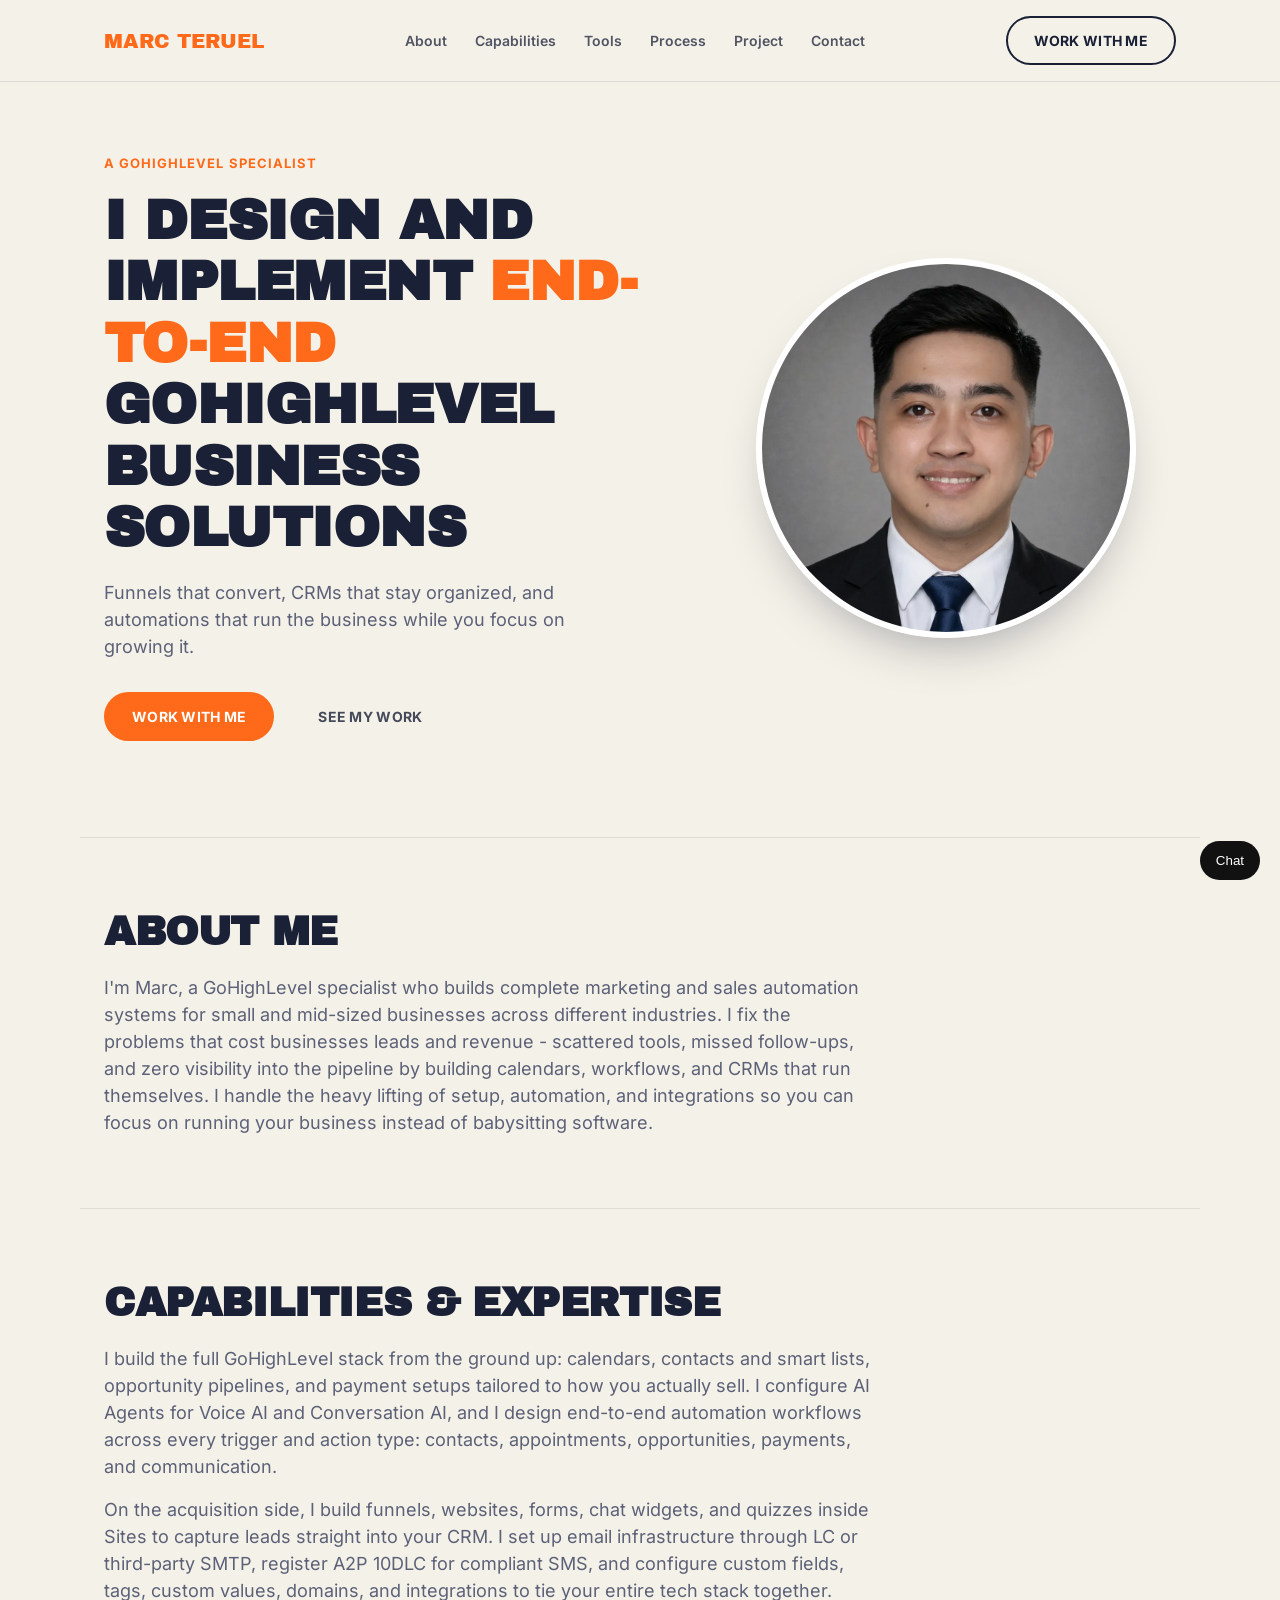
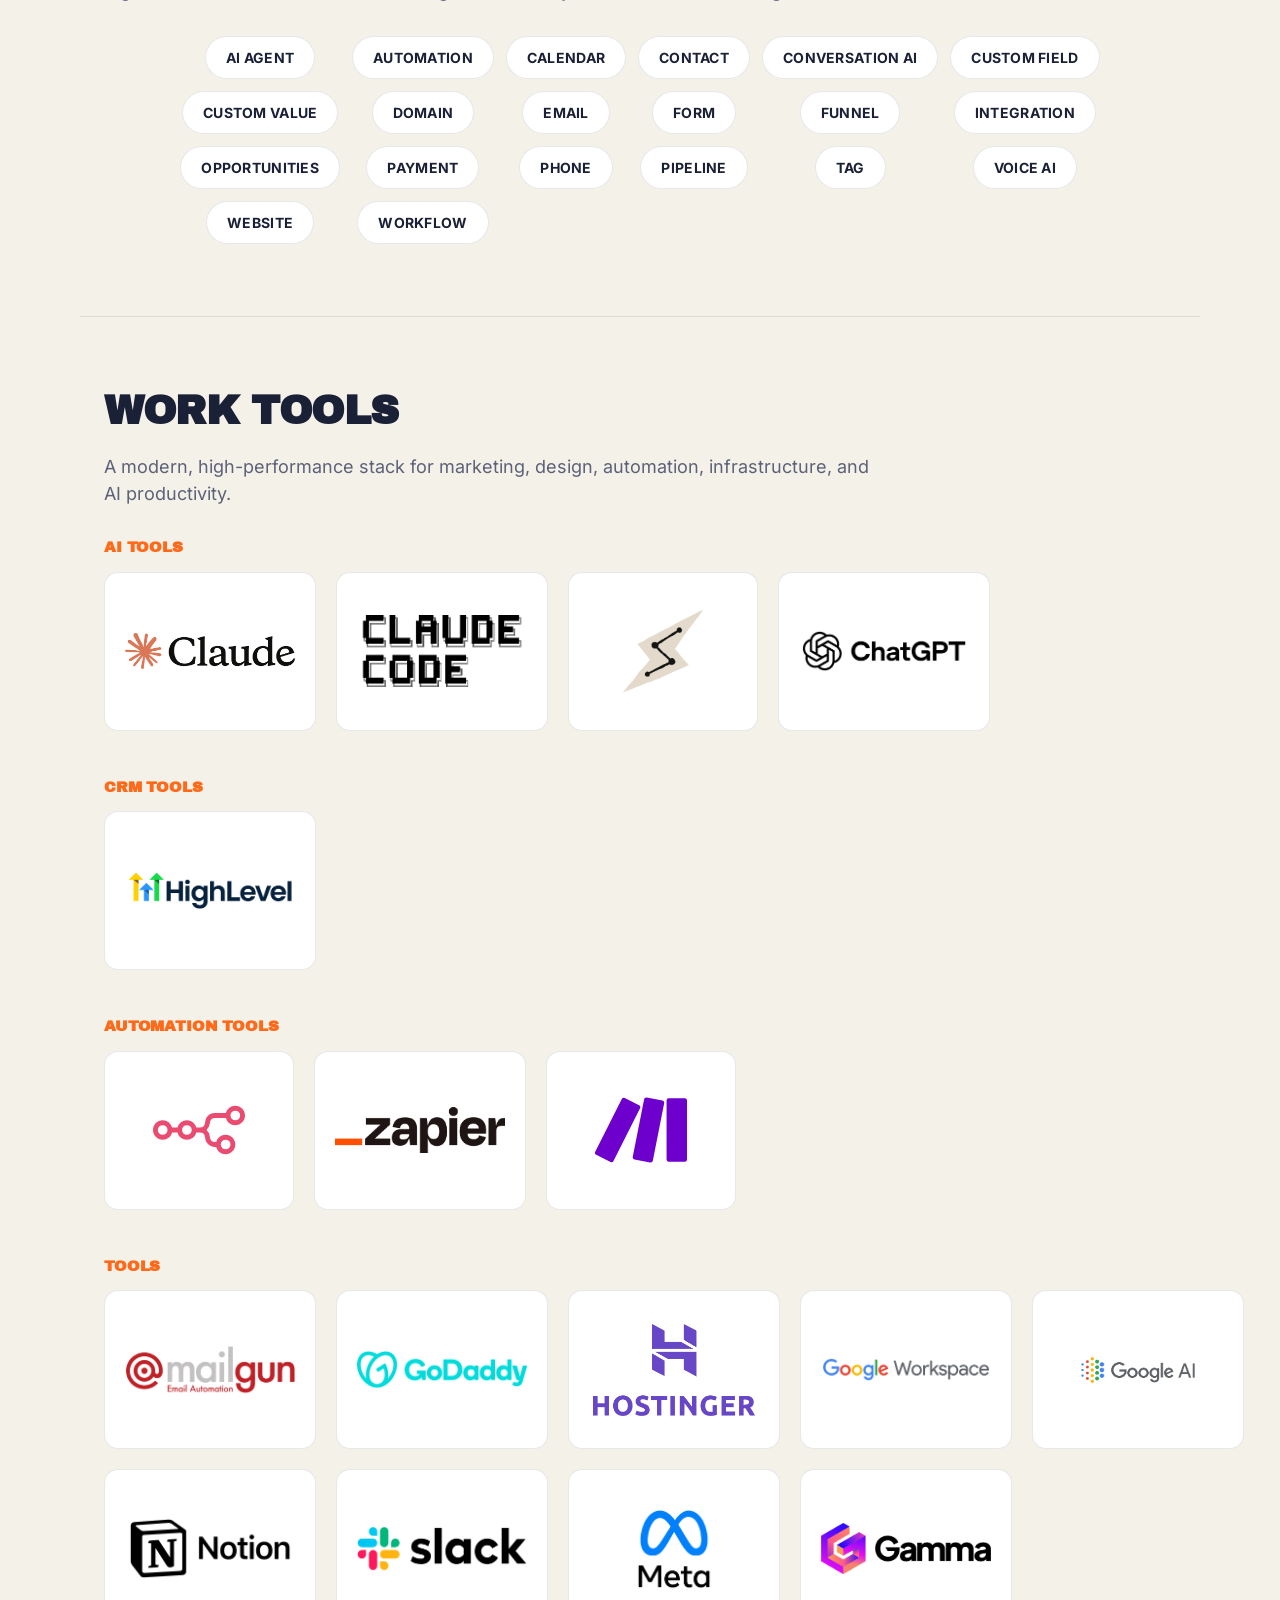
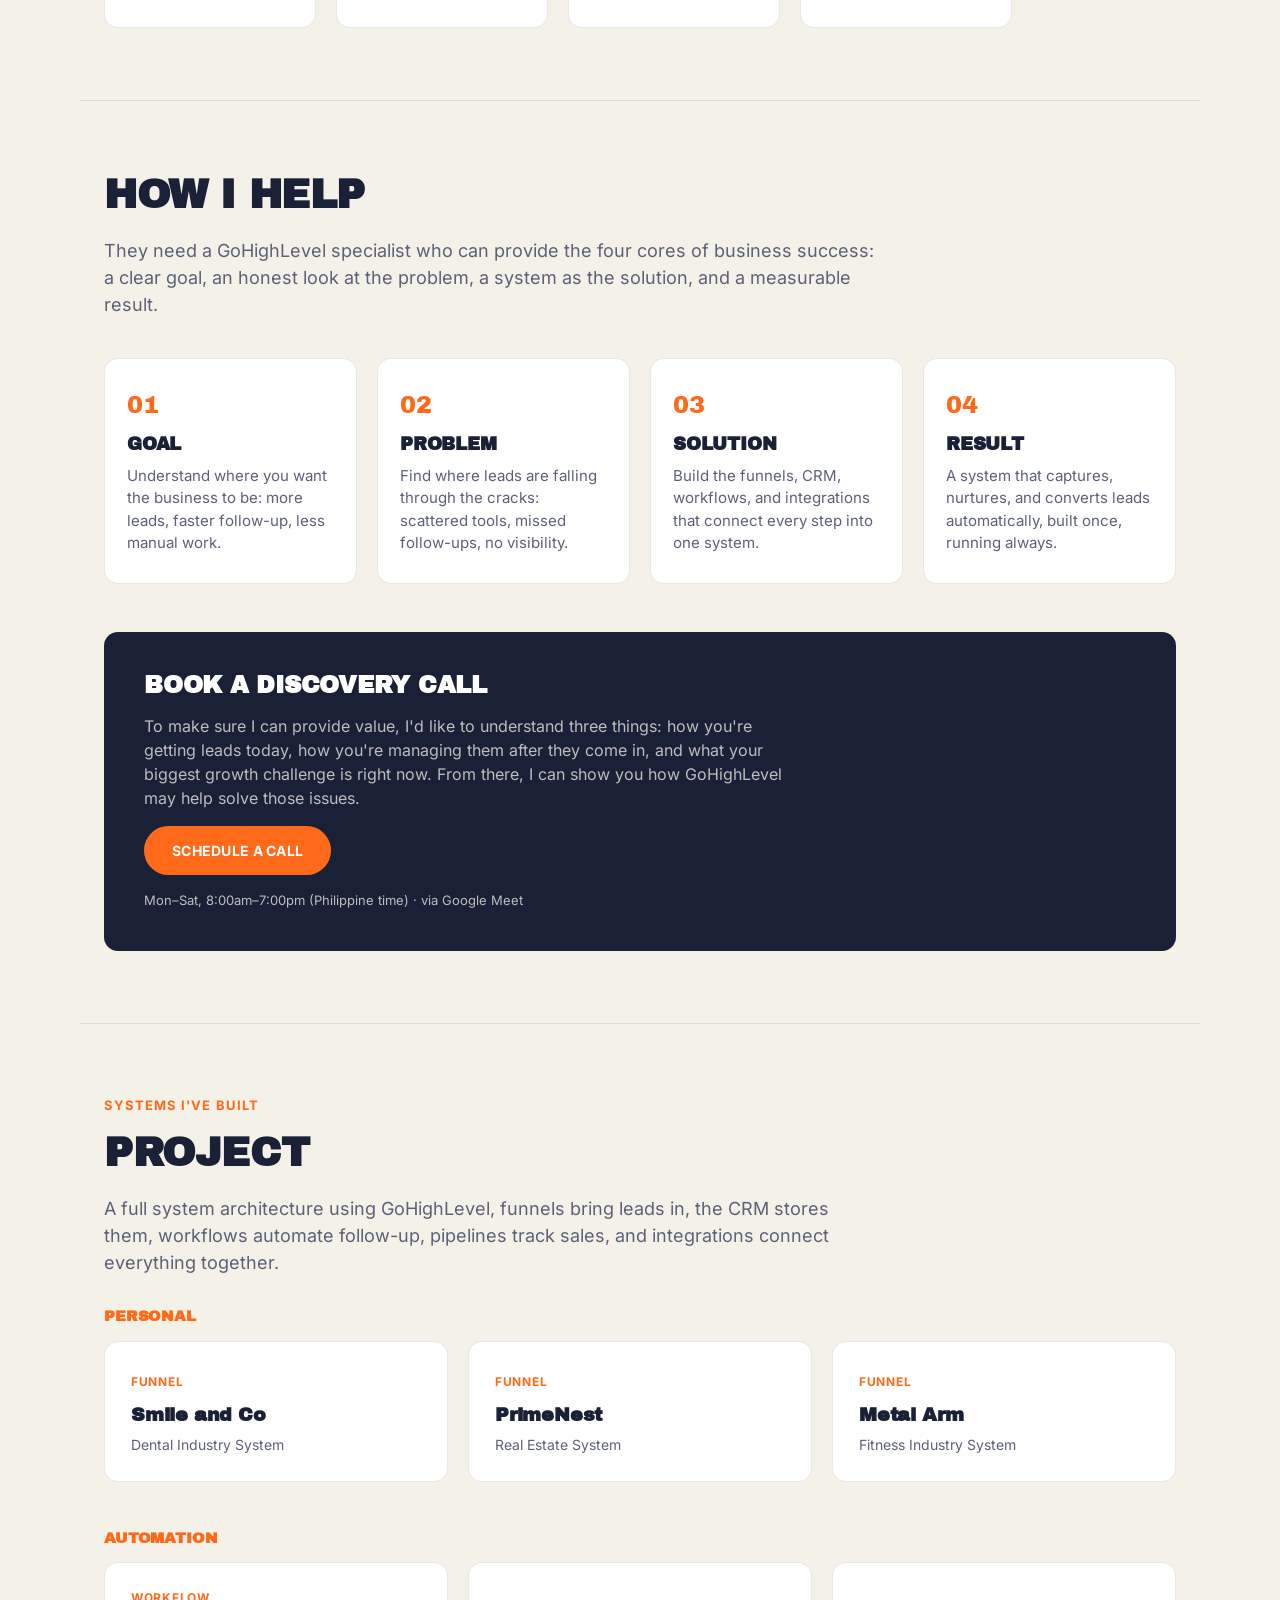
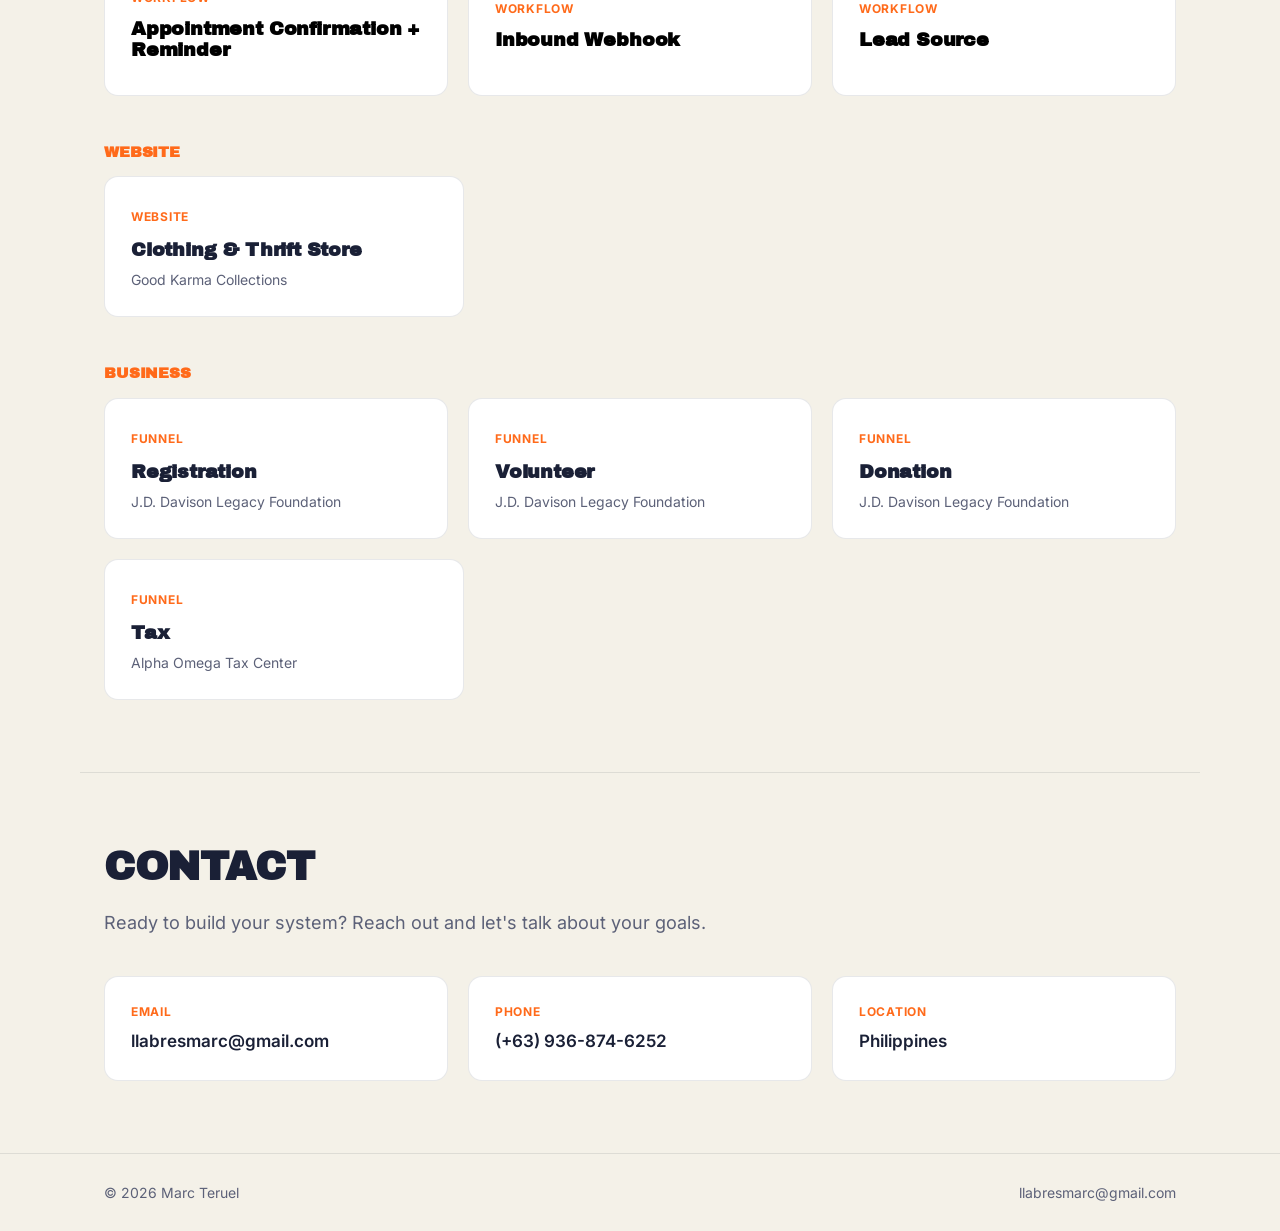
==== index.html @ 592b8921 "Add Lead Source as a third Automation workflow, with branching support Extended the workflow modal t" ====
<!DOCTYPE html>
<html lang="en">
<head>
<meta charset="UTF-8">
<meta name="viewport" content="width=device-width, initial-scale=1.0">
<title>Marc Teruel — GoHighLevel Specialist</title>
<meta name="description" content="Marc Teruel — GoHighLevel specialist building end-to-end marketing and sales automation systems: funnels, CRM, workflows, integrations.">
<link rel="canonical" href="https://gohighlevel.marc.mkteruel.com/">
<link rel="icon" href="assets/favicon.svg" type="image/svg+xml">

<meta property="og:type" content="website">
<meta property="og:title" content="Marc Teruel — GoHighLevel Specialist">
<meta property="og:description" content="I design and implement end-to-end GoHighLevel business solutions: funnels, CRM, workflows, integrations.">
<meta property="og:url" content="https://gohighlevel.marc.mkteruel.com/">
<meta property="og:image" content="https://gohighlevel.marc.mkteruel.com/assets/marc-photo.webp">

<meta name="twitter:card" content="summary">
<meta name="twitter:title" content="Marc Teruel — GoHighLevel Specialist">
<meta name="twitter:description" content="I design and implement end-to-end GoHighLevel business solutions: funnels, CRM, workflows, integrations.">
<meta name="twitter:image" content="https://gohighlevel.marc.mkteruel.com/assets/marc-photo.webp">

<link rel="stylesheet" href="styles.css">
</head>
<body>

<header class="site-header">
  <div class="wrap header-inner">
    <a href="#top" class="logo">Marc Teruel</a>
    <nav class="main-nav" id="main-nav">
      <a href="#about">About</a>
      <a href="#capabilities">Capabilities</a>
      <a href="#tools">Tools</a>
      <a href="#process">Process</a>
      <a href="#work">Project</a>
      <a href="#contact">Contact</a>
    </nav>
    <a href="#process" class="btn btn-outline nav-cta">Work with me</a>
    <button class="menu-toggle" id="menu-toggle" aria-label="Toggle menu" aria-expanded="false">
      <span></span><span></span><span></span>
    </button>
  </div>
</header>

<main id="top">

  <section class="hero wrap">
    <div class="hero-text">
      <p class="eyebrow">A GoHighLevel Specialist</p>
      <h1>I design and implement <span class="accent">end-to-end</span> GoHighLevel business solutions</h1>
      <p class="hero-sub">Funnels that convert, CRMs that stay organized, and automations that run the business while you focus on growing it.</p>
      <div class="hero-actions">
        <a href="#process" class="btn btn-primary">Work with me</a>
        <a href="#work" class="btn btn-ghost">See my work</a>
      </div>
    </div>
    <div class="hero-photo">
      <img src="assets/marc-photo.webp" alt="Marc Teruel">
    </div>
  </section>

  <section id="about" class="section wrap">
    <div class="section-grid">
      <h2>About me</h2>
      <p class="lead">
        I'm Marc, a GoHighLevel specialist who builds complete marketing and sales automation systems for
        small and mid-sized businesses across different industries. I fix the problems that cost businesses
        leads and revenue - scattered tools, missed follow-ups, and zero visibility into the pipeline by
        building calendars, workflows, and CRMs that run themselves. I handle the heavy lifting of setup,
        automation, and integrations so you can focus on running your business instead of babysitting software.
      </p>
    </div>
  </section>

  <section id="capabilities" class="section wrap">
    <h2>Capabilities &amp; expertise</h2>
    <p class="lead">
      I build the full GoHighLevel stack from the ground up: calendars, contacts and smart lists, opportunity
      pipelines, and payment setups tailored to how you actually sell. I configure AI Agents for Voice AI and
      Conversation AI, and I design end-to-end automation workflows across every trigger and action type:
      contacts, appointments, opportunities, payments, and communication.
    </p>
    <p class="lead">
      On the acquisition side, I build funnels, websites, forms, chat widgets, and quizzes inside Sites to
      capture leads straight into your CRM. I set up email infrastructure through LC or third-party SMTP,
      register A2P 10DLC for compliant SMS, and configure custom fields, tags, custom values, domains, and
      integrations to tie your entire tech stack together.
    </p>
    <ul class="tag-grid">
      <li>AI Agent</li>
      <li>Automation</li>
      <li>Calendar</li>
      <li>Contact</li>
      <li>Conversation AI</li>
      <li>Custom Field</li>
      <li>Custom Value</li>
      <li>Domain</li>
      <li>Email</li>
      <li>Form</li>
      <li>Funnel</li>
      <li>Integration</li>
      <li>Opportunities</li>
      <li>Payment</li>
      <li>Phone</li>
      <li>Pipeline</li>
      <li>Tag</li>
      <li>Voice AI</li>
      <li>Website</li>
      <li>Workflow</li>
    </ul>
  </section>

  <section id="tools" class="section wrap">
    <h2>Work tools</h2>
    <p class="lead">
      A modern, high-performance stack for marketing, design, automation, infrastructure, and AI productivity.
    </p>

    <div class="tools-category">
      <h3 class="tools-subhead">AI Tools</h3>
      <ul class="logo-grid logo-grid-compact">
        <li><img src="assets/logos/claude.png" alt="Claude"></li>
        <li><img src="assets/logos/claude-code.png" alt="Claude Code"></li>
        <li><img src="assets/logos/claude-cowork.png" alt="Claude Cowork"></li>
        <li><img src="assets/logos/chatgpt.png" alt="ChatGPT"></li>
      </ul>
    </div>

    <div class="tools-category">
      <h3 class="tools-subhead">CRM Tools</h3>
      <ul class="logo-grid logo-grid-compact">
        <li><img src="assets/logos/gohighlevel.png" alt="GoHighLevel"></li>
      </ul>
    </div>

    <div class="tools-category">
      <h3 class="tools-subhead">Automation Tools</h3>
      <ul class="logo-grid logo-grid-compact">
        <li><img src="assets/logos/n8n.svg" alt="n8n"></li>
        <li><img src="assets/logos/zapier.png" alt="Zapier"></li>
        <li><img src="assets/logos/make.svg" alt="Make"></li>
      </ul>
    </div>

    <div class="tools-category">
      <h3 class="tools-subhead">Tools</h3>
      <ul class="logo-grid">
        <li><img src="assets/logos/mailgun.png" alt="Mailgun"></li>
        <li><img src="assets/logos/godaddy.png" alt="GoDaddy"></li>
        <li><img src="assets/logos/hostinger.png" alt="Hostinger"></li>
        <li><img src="assets/logos/google-workspace.png" alt="Google Workspace"></li>
        <li><img src="assets/logos/googleai.png" alt="Google AI"></li>
        <li><img src="assets/logos/notion.png" alt="Notion"></li>
        <li><img src="assets/logos/slack.png" alt="Slack"></li>
        <li><img src="assets/logos/meta.png" alt="Meta"></li>
        <li><img src="assets/logos/gamma.png" alt="Gamma"></li>
      </ul>
    </div>
  </section>

  <section id="process" class="section wrap">
    <h2>How I help</h2>
    <p class="lead">
      They need a GoHighLevel specialist who can provide the four cores of business success: a clear goal,
      an honest look at the problem, a system as the solution, and a measurable result.
    </p>
    <div class="process-grid">
      <div class="process-card">
        <span class="process-num">01</span>
        <h3>Goal</h3>
        <p>Understand where you want the business to be: more leads, faster follow-up, less manual work.</p>
      </div>
      <div class="process-card">
        <span class="process-num">02</span>
        <h3>Problem</h3>
        <p>Find where leads are falling through the cracks: scattered tools, missed follow-ups, no visibility.</p>
      </div>
      <div class="process-card">
        <span class="process-num">03</span>
        <h3>Solution</h3>
        <p>Build the funnels, CRM, workflows, and integrations that connect every step into one system.</p>
      </div>
      <div class="process-card">
        <span class="process-num">04</span>
        <h3>Result</h3>
        <p>A system that captures, nurtures, and converts leads automatically, built once, running always.</p>
      </div>
    </div>
    <div class="discovery-cta">
      <h3>Book a discovery call</h3>
      <p>To make sure I can provide value, I'd like to understand three things: how you're getting leads
        today, how you're managing them after they come in, and what your biggest growth challenge is right
        now. From there, I can show you how GoHighLevel may help solve those issues.</p>
      <a href="https://calendar.google.com/calendar/appointments/schedules/AcZssZ2bZb-XRKJ2LNjW4XToSbY2b4xCIgoVg2rgaXFvrxibRa_Rt6-w9M0MpGVx8ZEN3GMsLFDwocOI" class="btn btn-primary" target="_blank" rel="noopener">Schedule a call</a>
      <p class="cta-note">Mon–Sat, 8:00am–7:00pm (Philippine time) · via Google Meet</p>
    </div>
  </section>

  <section id="work" class="section wrap">
    <p class="eyebrow"><strong>Systems I've built</strong></p>
    <h2>Project</h2>
    <p class="lead">
      A full system architecture using GoHighLevel, funnels bring leads in, the CRM stores them, workflows
      automate follow-up, pipelines track sales, and integrations connect everything together.
    </p>

    <div class="tools-category">
      <h3 class="tools-subhead">Personal</h3>
      <div class="work-grid">
        <a class="work-card" href="https://lead.scdc.mkteruel.com/" target="_blank" rel="noopener">
          <span class="work-tag">Funnel</span>
          <h3>Smile and Co</h3>
          <p>Dental Industry System</p>
        </a>
        <a class="work-card" href="https://gohighlevel.marc.mkteruel.com/primenest-realty/" target="_blank" rel="noopener">
          <span class="work-tag">Funnel</span>
          <h3>PrimeNest</h3>
          <p>Real Estate System</p>
        </a>
        <a class="work-card" href="http://sales.metalarm.mkteruel.com/" target="_blank" rel="noopener">
          <span class="work-tag">Funnel</span>
          <h3>Metal Arm</h3>
          <p>Fitness Industry System</p>
        </a>
      </div>
    </div>

    <div class="tools-category">
      <h3 class="tools-subhead">Automation</h3>
      <div class="work-grid">
        <button type="button" class="work-card work-card-trigger" data-workflow="appointment-reminder">
          <span class="work-tag">Workflow</span>
          <h3>Appointment Confirmation + Reminder</h3>
        </button>
        <button type="button" class="work-card work-card-trigger" data-workflow="inbound-webhook">
          <span class="work-tag">Workflow</span>
          <h3>Inbound Webhook</h3>
        </button>
        <button type="button" class="work-card work-card-trigger" data-workflow="lead-source">
          <span class="work-tag">Workflow</span>
          <h3>Lead Source</h3>
        </button>
      </div>
    </div>

    <div class="tools-category">
      <h3 class="tools-subhead">Website</h3>
      <div class="work-grid">
        <a class="work-card" href="https://goodkarma.collections.madam.mkteruel.com/" target="_blank" rel="noopener">
          <span class="work-tag">Website</span>
          <h3>Clothing &amp; Thrift Store</h3>
          <p>Good Karma Collections</p>
        </a>
      </div>
    </div>

    <div class="tools-category">
      <h3 class="tools-subhead">Business</h3>
      <div class="work-grid">
        <a class="work-card" href="https://gohighlevel.marc.mkteruel.com/registration-foundation/" target="_blank" rel="noopener">
          <span class="work-tag">Funnel</span>
          <h3>Registration</h3>
          <p>J.D. Davison Legacy Foundation</p>
        </a>
        <a class="work-card" href="https://gohighlevel.marc.mkteruel.com/volunteer-foundation/" target="_blank" rel="noopener">
          <span class="work-tag">Funnel</span>
          <h3>Volunteer</h3>
          <p>J.D. Davison Legacy Foundation</p>
        </a>
        <a class="work-card" href="https://gohighlevel.marc.mkteruel.com/donation-foundation/" target="_blank" rel="noopener">
          <span class="work-tag">Funnel</span>
          <h3>Donation</h3>
          <p>J.D. Davison Legacy Foundation</p>
        </a>
        <a class="work-card" href="https://tax.issue.alphaomegatax.com/" target="_blank" rel="noopener">
          <span class="work-tag">Funnel</span>
          <h3>Tax</h3>
          <p>Alpha Omega Tax Center</p>
        </a>
      </div>
    </div>
  </section>

  <section id="contact" class="section wrap">
    <h2>Contact</h2>
    <p class="lead">Ready to build your system? Reach out and let's talk about your goals.</p>
    <div class="contact-grid">
      <a class="contact-card" href="mailto:llabresmarc@gmail.com">
        <span class="contact-label">Email</span>
        <span class="contact-value">llabresmarc@gmail.com</span>
      </a>
      <a class="contact-card" href="tel:+639368746252">
        <span class="contact-label">Phone</span>
        <span class="contact-value">(+63) 936-874-6252</span>
      </a>
      <div class="contact-card contact-static">
        <span class="contact-label">Location</span>
        <span class="contact-value">Philippines</span>
      </div>
    </div>
  </section>

</main>

<div class="modal-overlay" id="automation-modal" hidden>
  <div class="modal-panel" role="dialog" aria-modal="true" aria-labelledby="automation-modal-title">
    <button type="button" class="modal-close" id="automation-modal-close" aria-label="Close">&times;</button>
    <span class="work-tag">Sample Automation</span>
    <h3 id="automation-modal-title"></h3>
    <p id="automation-modal-desc"></p>
    <div class="wf-chain" id="automation-modal-chain"></div>
    <div id="automation-modal-branches"></div>
  </div>
</div>

<footer class="site-footer">
  <div class="wrap footer-inner">
    <span>© <span id="year"></span> Marc Teruel</span>
    <a href="mailto:llabresmarc@gmail.com">llabresmarc@gmail.com</a>
  </div>
</footer>

<div id="chat-widget" style="position:fixed;bottom:20px;right:20px;z-index:9999;font-family:inherit;">
  <button id="chat-toggle" style="padding:12px 16px;border-radius:50px;background:#111;color:#fff;border:none;cursor:pointer;">Chat</button>
  <div id="chat-box" style="display:none;flex-direction:column;width:300px;height:400px;background:#fff;border:1px solid #ddd;border-radius:8px;position:absolute;bottom:60px;right:0;box-shadow:0 4px 12px rgba(0,0,0,0.15);">
    <div id="chat-messages" style="flex:1;overflow-y:auto;padding:10px;font-size:14px;"></div>
    <div style="display:flex;border-top:1px solid #eee;">
      <input id="chat-input" type="text" placeholder="Ask me anything..." style="flex:1;border:none;padding:10px;outline:none;">
      <button id="chat-send" style="padding:10px;border:none;background:#111;color:#fff;cursor:pointer;">Send</button>
    </div>
  </div>
</div>
<script src="/assets/chat-widget.js"></script>

<script src="script.js"></script>
</body>
</html>
---- styles.css ----
@font-face {
  font-family: "Archivo Black";
  font-style: normal;
  font-weight: 400;
  font-display: swap;
  src: url("assets/fonts/archivo-black.woff2") format("woff2");
}

@font-face {
  font-family: "Inter";
  font-style: normal;
  font-weight: 400 800;
  font-display: swap;
  src: url("assets/fonts/inter.woff2") format("woff2");
}

:root {
  --cream: #f4f1e8;
  --navy: #1a2036;
  --orange: #ff6a1a;
  --orange-dark: #e2570d;
  --muted: #5c6178;
  --card: #ffffff;
  --border: rgba(26, 32, 54, 0.1);
  --radius: 14px;
  --max-width: 1120px;
}

* { box-sizing: border-box; }

html { scroll-behavior: smooth; }

body {
  margin: 0;
  background: var(--cream);
  color: var(--navy);
  font-family: "Inter", system-ui, sans-serif;
  line-height: 1.5;
  -webkit-font-smoothing: antialiased;
}

h1, h2, h3, .logo {
  font-family: "Archivo Black", "Inter", sans-serif;
  line-height: 1.1;
  margin: 0;
  text-transform: uppercase;
  letter-spacing: -0.01em;
}

p { margin: 0; }

a { color: inherit; text-decoration: none; }

.wrap {
  max-width: var(--max-width);
  margin: 0 auto;
  padding: 0 24px;
}

/* Header */
.site-header {
  position: sticky;
  top: 0;
  z-index: 50;
  background: rgba(244, 241, 232, 0.9);
  backdrop-filter: blur(8px);
  border-bottom: 1px solid var(--border);
}

.header-inner {
  display: flex;
  align-items: center;
  justify-content: space-between;
  padding-top: 16px;
  padding-bottom: 16px;
}

.logo {
  font-size: 20px;
  color: var(--orange);
}

.main-nav {
  display: flex;
  gap: 28px;
}

.main-nav a {
  font-weight: 600;
  font-size: 14px;
  color: var(--navy);
  opacity: 0.75;
  transition: opacity 0.15s ease;
}

.main-nav a:hover { opacity: 1; }

.menu-toggle {
  display: none;
  flex-direction: column;
  gap: 5px;
  background: none;
  border: none;
  cursor: pointer;
  padding: 8px;
}

.menu-toggle span {
  width: 22px;
  height: 2px;
  background: var(--navy);
  border-radius: 2px;
}

/* Buttons */
.btn {
  display: inline-flex;
  align-items: center;
  justify-content: center;
  padding: 12px 26px;
  border-radius: 999px;
  font-weight: 700;
  font-size: 14px;
  text-transform: uppercase;
  letter-spacing: 0.02em;
  transition: transform 0.15s ease, background 0.15s ease, color 0.15s ease;
  cursor: pointer;
  border: 2px solid transparent;
}

.btn:hover { transform: translateY(-2px); }

.btn-primary {
  background: var(--orange);
  color: #fff;
}

.btn-primary:hover { background: var(--orange-dark); }

.btn-outline {
  border-color: var(--navy);
  color: var(--navy);
}

.btn-outline:hover { background: var(--navy); color: #fff; }

.btn-ghost {
  color: var(--navy);
  opacity: 0.8;
}

.btn-ghost:hover { opacity: 1; }

.nav-cta { white-space: nowrap; }

/* Hero */
.hero {
  display: grid;
  grid-template-columns: 1.1fr 0.9fr;
  align-items: center;
  gap: 48px;
  padding: 72px 24px 96px;
}

.eyebrow {
  color: var(--orange);
  font-weight: 700;
  font-size: 13px;
  text-transform: uppercase;
  letter-spacing: 0.08em;
  margin-bottom: 16px;
}

.hero h1 {
  font-size: clamp(36px, 5vw, 56px);
}

.hero .accent { color: var(--orange); }

.hero-sub {
  margin-top: 20px;
  font-size: 18px;
  color: var(--muted);
  max-width: 46ch;
}

.hero-actions {
  display: flex;
  gap: 16px;
  margin-top: 32px;
  flex-wrap: wrap;
}

.hero-photo {
  justify-self: center;
  width: 100%;
  max-width: 380px;
  aspect-ratio: 1 / 1;
  border-radius: 50%;
  overflow: hidden;
  border: 6px solid var(--card);
  box-shadow: 0 24px 48px -18px rgba(26, 32, 54, 0.35);
}

.hero-photo img {
  width: 100%;
  height: 100%;
  object-fit: cover;
  display: block;
}

/* Sections */
.section {
  padding: 72px 24px;
  border-top: 1px solid var(--border);
}

.section h2 {
  font-size: clamp(28px, 3.5vw, 40px);
  margin-bottom: 20px;
}

.lead {
  font-size: 18px;
  color: var(--muted);
  max-width: 70ch;
}

.lead + .lead {
  margin-top: 16px;
}

/* Capabilities tags */
.tag-grid {
  list-style: none;
  display: grid;
  grid-template-columns: repeat(6, auto);
  justify-content: center;
  justify-items: center;
  gap: 12px;
  padding: 0;
  margin: 32px auto 0;
}

.tag-grid li {
  background: var(--card);
  border: 1px solid var(--border);
  padding: 10px 20px;
  border-radius: 999px;
  font-weight: 700;
  font-size: 14px;
  text-transform: uppercase;
  letter-spacing: 0.02em;
}

/* Work tools */
.tools-category {
  margin-top: 48px;
}

.tools-category:first-of-type {
  margin-top: 32px;
}

.tools-subhead {
  font-size: 15px;
  color: var(--orange);
  margin-bottom: 16px;
}

.logo-grid {
  list-style: none;
  margin: 0;
  padding: 0;
  display: grid;
  grid-template-columns: repeat(5, 1fr);
  gap: 20px;
}

.logo-grid.logo-grid-compact {
  display: flex;
  flex-wrap: wrap;
  gap: 20px;
}

.logo-grid.logo-grid-compact li {
  flex: 0 0 190px;
}

/* Mini workflow diagram (used in the Project section's Automation category) */
.wf-node {
  padding: 8px 10px;
  border-radius: 8px;
  border: 1px solid var(--border);
  background: var(--cream);
  font-size: 11px;
  font-weight: 700;
  text-transform: none;
  letter-spacing: normal;
  color: var(--navy);
  text-align: center;
  line-height: 1.3;
}

.wf-node.wf-trigger { border-color: var(--orange); color: var(--orange-dark); }

.wf-arrow {
  width: 16px;
  height: 2px;
  background: var(--border);
  position: relative;
  flex: 0 0 auto;
}

.wf-arrow::after {
  content: "";
  position: absolute;
  right: -1px;
  top: 50%;
  transform: translateY(-50%);
  border: 4px solid transparent;
  border-left-color: var(--border);
}

.wf-branch-label {
  margin-top: 18px;
  margin-bottom: 8px;
  font-size: 12px;
  font-weight: 700;
  text-transform: uppercase;
  letter-spacing: 0.04em;
  color: var(--orange-dark);
}

.wf-chain {
  display: flex;
  align-items: center;
  gap: 8px;
  flex-wrap: wrap;
}

.logo-grid li {
  background: var(--card);
  border: 1px solid var(--border);
  border-radius: var(--radius);
  padding: 24px 20px;
  display: flex;
  align-items: center;
  justify-content: center;
  aspect-ratio: 4 / 3;
  transition: transform 0.15s ease, box-shadow 0.15s ease;
}

.logo-grid li:hover {
  transform: translateY(-3px);
  box-shadow: 0 16px 32px -20px rgba(26, 32, 54, 0.35);
}

.logo-grid img {
  width: auto;
  height: auto;
  max-width: 170px;
  max-height: 92px;
  object-fit: contain;
  object-position: center;
}

/* Process */
.process-grid {
  margin-top: 40px;
  display: grid;
  grid-template-columns: repeat(4, 1fr);
  gap: 20px;
}

.process-card {
  background: var(--card);
  border: 1px solid var(--border);
  border-radius: var(--radius);
  padding: 28px 22px;
}

.process-num {
  display: block;
  color: var(--orange);
  font-family: "Archivo Black", sans-serif;
  font-size: 24px;
  margin-bottom: 12px;
}

.process-card h3 {
  font-size: 18px;
  margin-bottom: 10px;
}

.process-card p {
  color: var(--muted);
  font-size: 15px;
}

.discovery-cta {
  margin-top: 48px;
  background: var(--navy);
  color: var(--cream);
  border-radius: var(--radius);
  padding: 40px;
  display: flex;
  flex-direction: column;
  align-items: flex-start;
  gap: 16px;
}

.discovery-cta h3 {
  font-size: 24px;
  color: #fff;
}

.discovery-cta p {
  color: rgba(244, 241, 232, 0.75);
  max-width: 65ch;
}

.cta-note {
  font-size: 13px;
  color: rgba(244, 241, 232, 0.55);
}

/* Work grid */
.work-grid {
  display: flex;
  flex-wrap: wrap;
  gap: 20px;
}

.work-card {
  background: var(--card);
  border: 1px solid var(--border);
  border-radius: var(--radius);
  padding: 26px;
  display: block;
  flex: 1 1 320px;
  max-width: 360px;
  transition: transform 0.15s ease, box-shadow 0.15s ease;
}

.work-card:hover {
  transform: translateY(-4px);
  box-shadow: 0 20px 40px -24px rgba(26, 32, 54, 0.4);
}

.work-card-wide {
  flex-basis: 100%;
  max-width: none;
}

.work-card-static {
  cursor: default;
}

.work-card-static:hover {
  transform: none;
  box-shadow: none;
}

.work-card .wf-chain {
  margin-top: 18px;
}

.work-card-trigger {
  width: 100%;
  text-align: left;
  font-family: inherit;
  border: 1px solid var(--border);
  cursor: pointer;
}

/* Automation workflow modal */
.modal-overlay {
  position: fixed;
  inset: 0;
  background: rgba(26, 32, 54, 0.55);
  display: flex;
  align-items: center;
  justify-content: center;
  padding: 24px;
  z-index: 10000;
}

.modal-overlay[hidden] {
  display: none;
}

.modal-panel {
  position: relative;
  background: var(--card);
  border-radius: var(--radius);
  padding: 32px;
  max-width: 600px;
  width: 100%;
  max-height: 85vh;
  overflow-y: auto;
  box-shadow: 0 30px 60px -20px rgba(26, 32, 54, 0.45);
}

.modal-panel h3 {
  font-size: 19px;
  text-transform: none;
  margin: 4px 0 10px;
}

.modal-panel p {
  color: var(--muted);
  font-size: 14px;
  margin-bottom: 18px;
}

.modal-panel .wf-chain {
  margin-top: 0;
}

.modal-close {
  position: absolute;
  top: 16px;
  right: 16px;
  width: 32px;
  height: 32px;
  border-radius: 50%;
  border: none;
  background: var(--cream);
  color: var(--navy);
  font-size: 20px;
  line-height: 1;
  cursor: pointer;
  display: flex;
  align-items: center;
  justify-content: center;
}

.modal-close:hover {
  background: var(--border);
}

.work-tag {
  display: inline-block;
  color: var(--orange);
  font-weight: 700;
  font-size: 12px;
  text-transform: uppercase;
  letter-spacing: 0.06em;
  margin-bottom: 14px;
}

.work-card h3 {
  font-size: 19px;
  text-transform: none;
  margin-bottom: 8px;
}

.work-card p {
  color: var(--muted);
  font-size: 14px;
}

/* Contact */
.contact-grid {
  margin-top: 40px;
  display: grid;
  grid-template-columns: repeat(3, 1fr);
  gap: 20px;
}

.contact-card {
  background: var(--card);
  border: 1px solid var(--border);
  border-radius: var(--radius);
  padding: 26px;
  display: flex;
  flex-direction: column;
  gap: 8px;
  transition: transform 0.15s ease;
}

a.contact-card:hover { transform: translateY(-4px); }

.contact-label {
  font-size: 12px;
  font-weight: 700;
  text-transform: uppercase;
  letter-spacing: 0.06em;
  color: var(--orange);
}

.contact-value {
  font-size: 17px;
  font-weight: 600;
}

/* Footer */
.site-footer {
  border-top: 1px solid var(--border);
  padding: 28px 24px;
}

.footer-inner {
  display: flex;
  justify-content: space-between;
  font-size: 14px;
  color: var(--muted);
}

/* Reveal animation */
.reveal {
  opacity: 0;
  transform: translateY(24px);
  transition: opacity 0.6s ease, transform 0.6s ease;
}

.reveal.is-visible {
  opacity: 1;
  transform: translateY(0);
}

/* Responsive */
@media (max-width: 900px) {
  .hero {
    grid-template-columns: 1fr;
    text-align: center;
    padding-top: 48px;
  }
  .hero-actions { justify-content: center; }
  .hero-photo { order: -1; max-width: 260px; }
  .process-grid { grid-template-columns: repeat(2, 1fr); }
  .contact-grid { grid-template-columns: 1fr; }
  .logo-grid { grid-template-columns: repeat(3, 1fr); }
  .logo-grid img { max-width: 150px; max-height: 80px; }
  .tag-grid { grid-template-columns: repeat(4, auto); }
}

@media (max-width: 640px) {
  .main-nav { display: none; }
  .nav-cta { display: none; }
  .menu-toggle { display: flex; }
  .process-grid { grid-template-columns: 1fr; }
  .work-card { flex-basis: 100%; max-width: none; }
  .logo-grid { grid-template-columns: repeat(2, 1fr); }
  .logo-grid img { max-width: 140px; max-height: 70px; }
  .tag-grid { grid-template-columns: repeat(2, auto); }

  .main-nav.open {
    display: flex;
    flex-direction: column;
    position: absolute;
    top: 100%;
    left: 0;
    right: 0;
    background: var(--cream);
    padding: 20px 24px 28px;
    border-bottom: 1px solid var(--border);
    gap: 18px;
  }
}
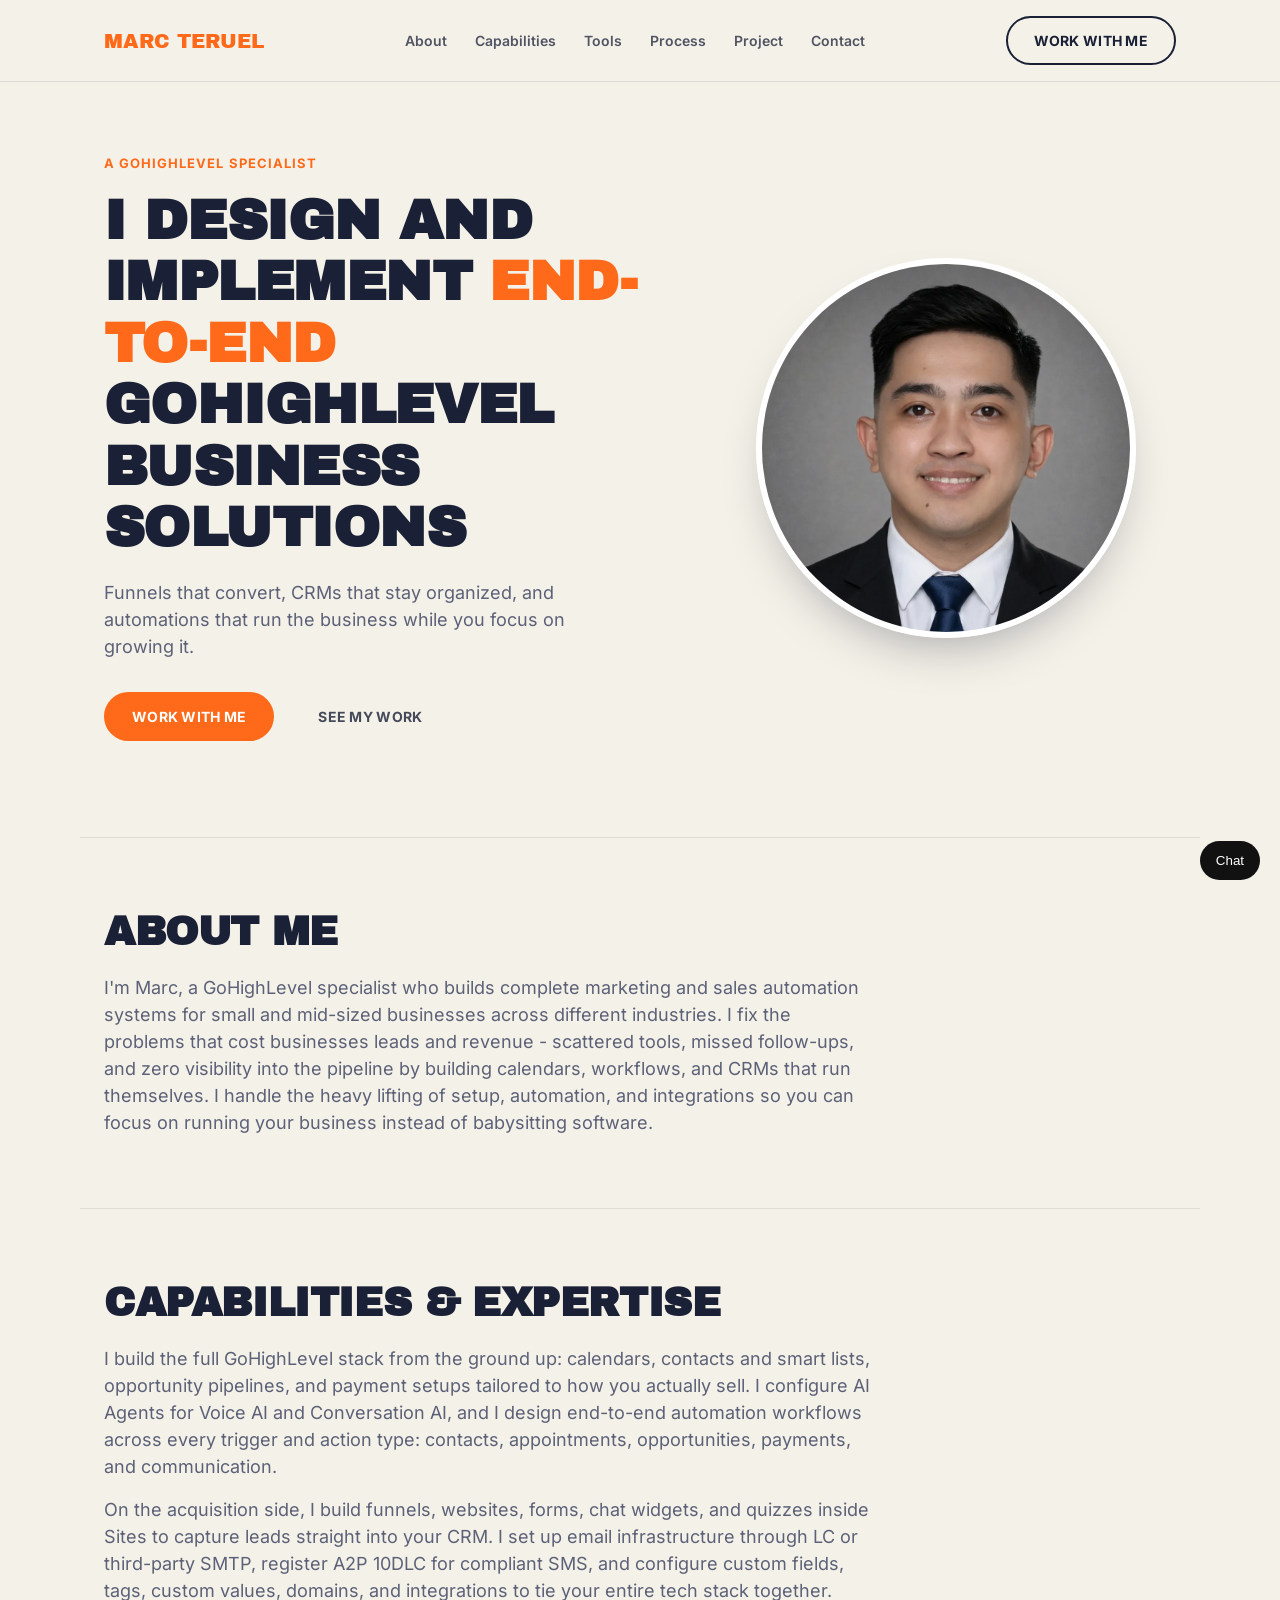
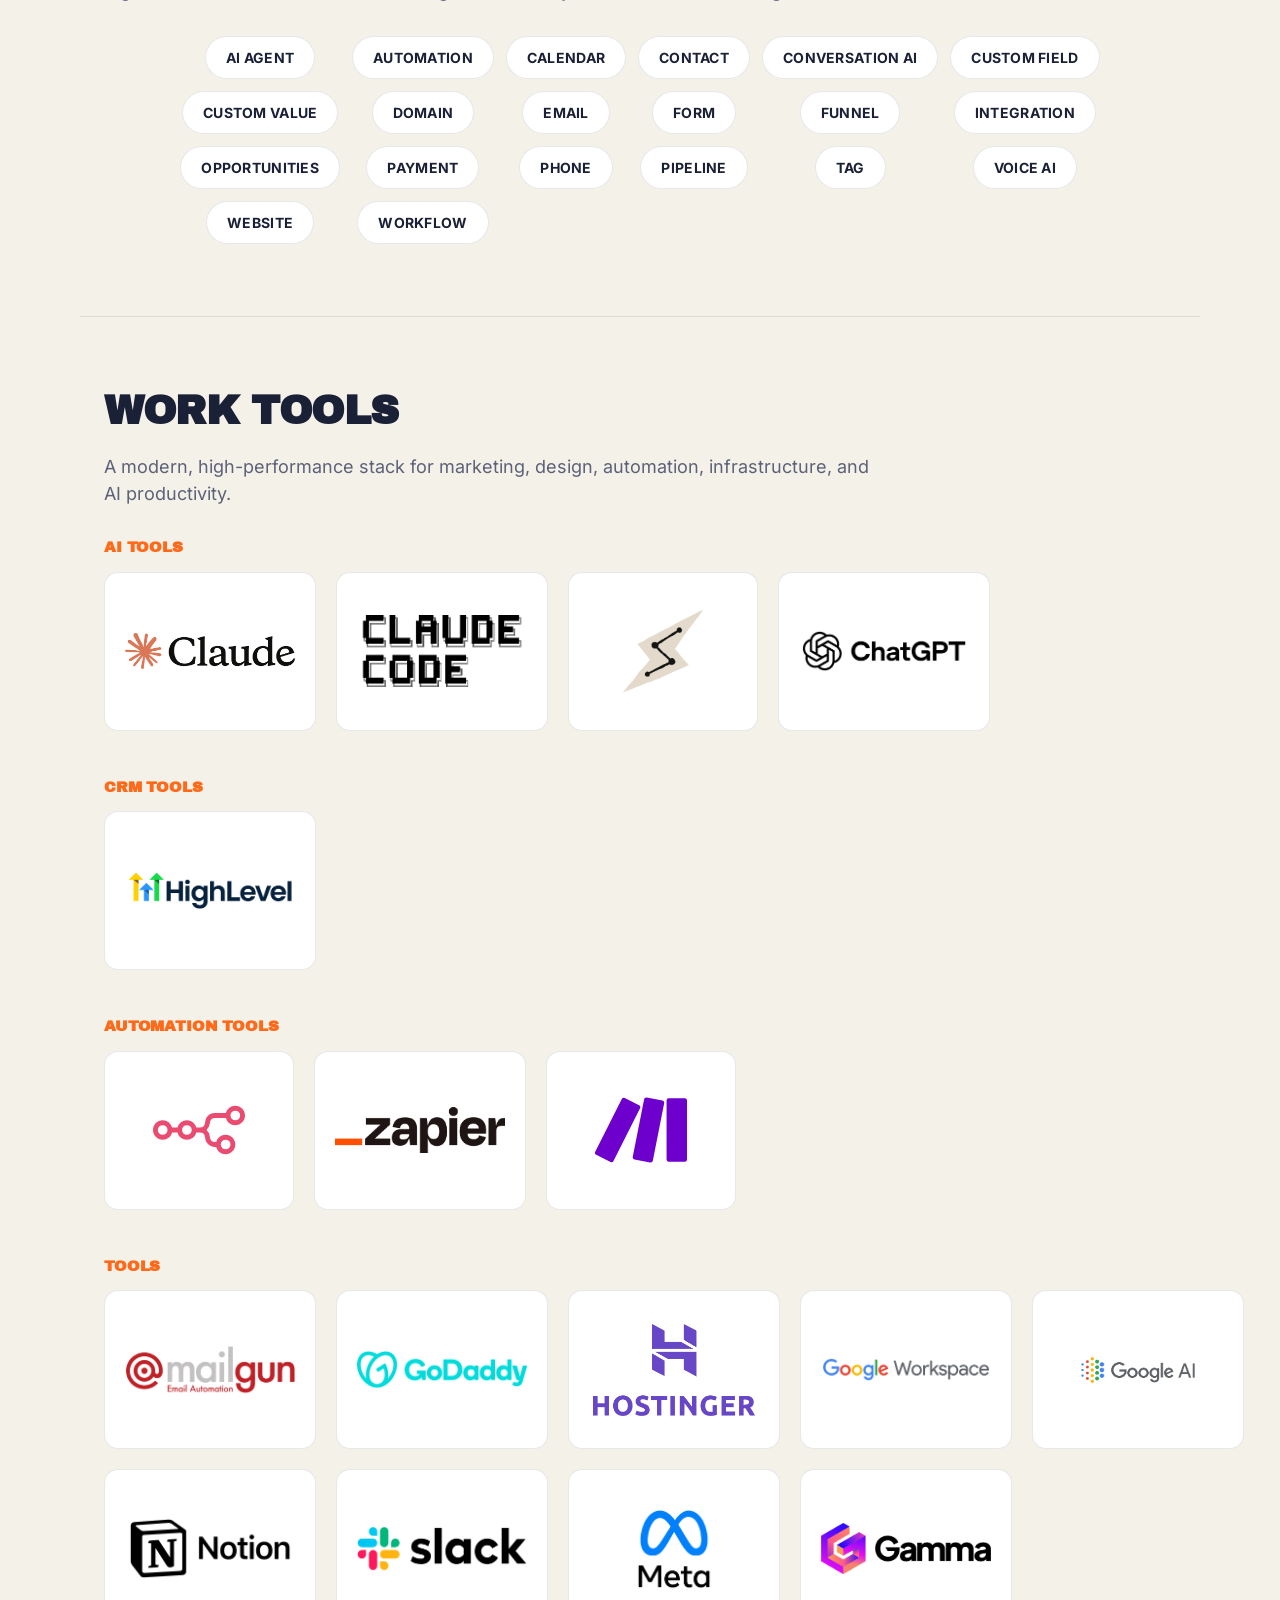
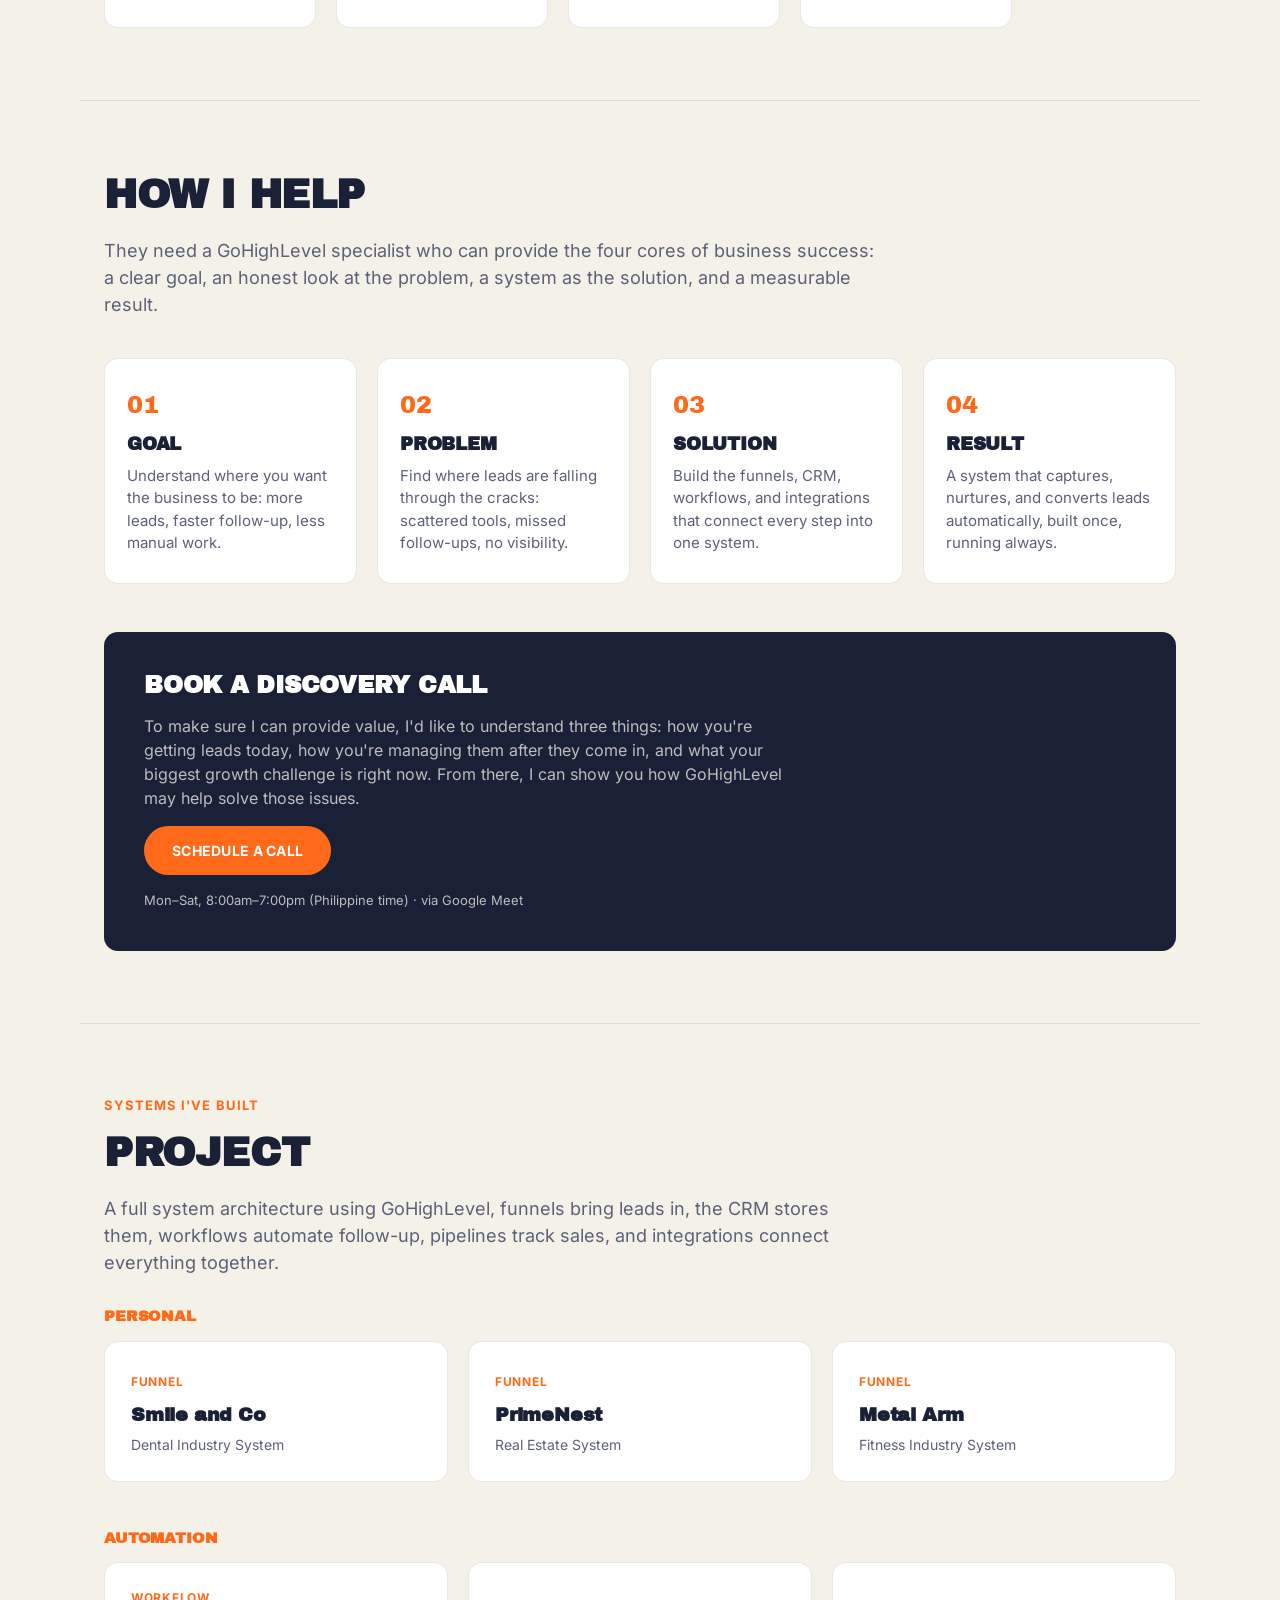
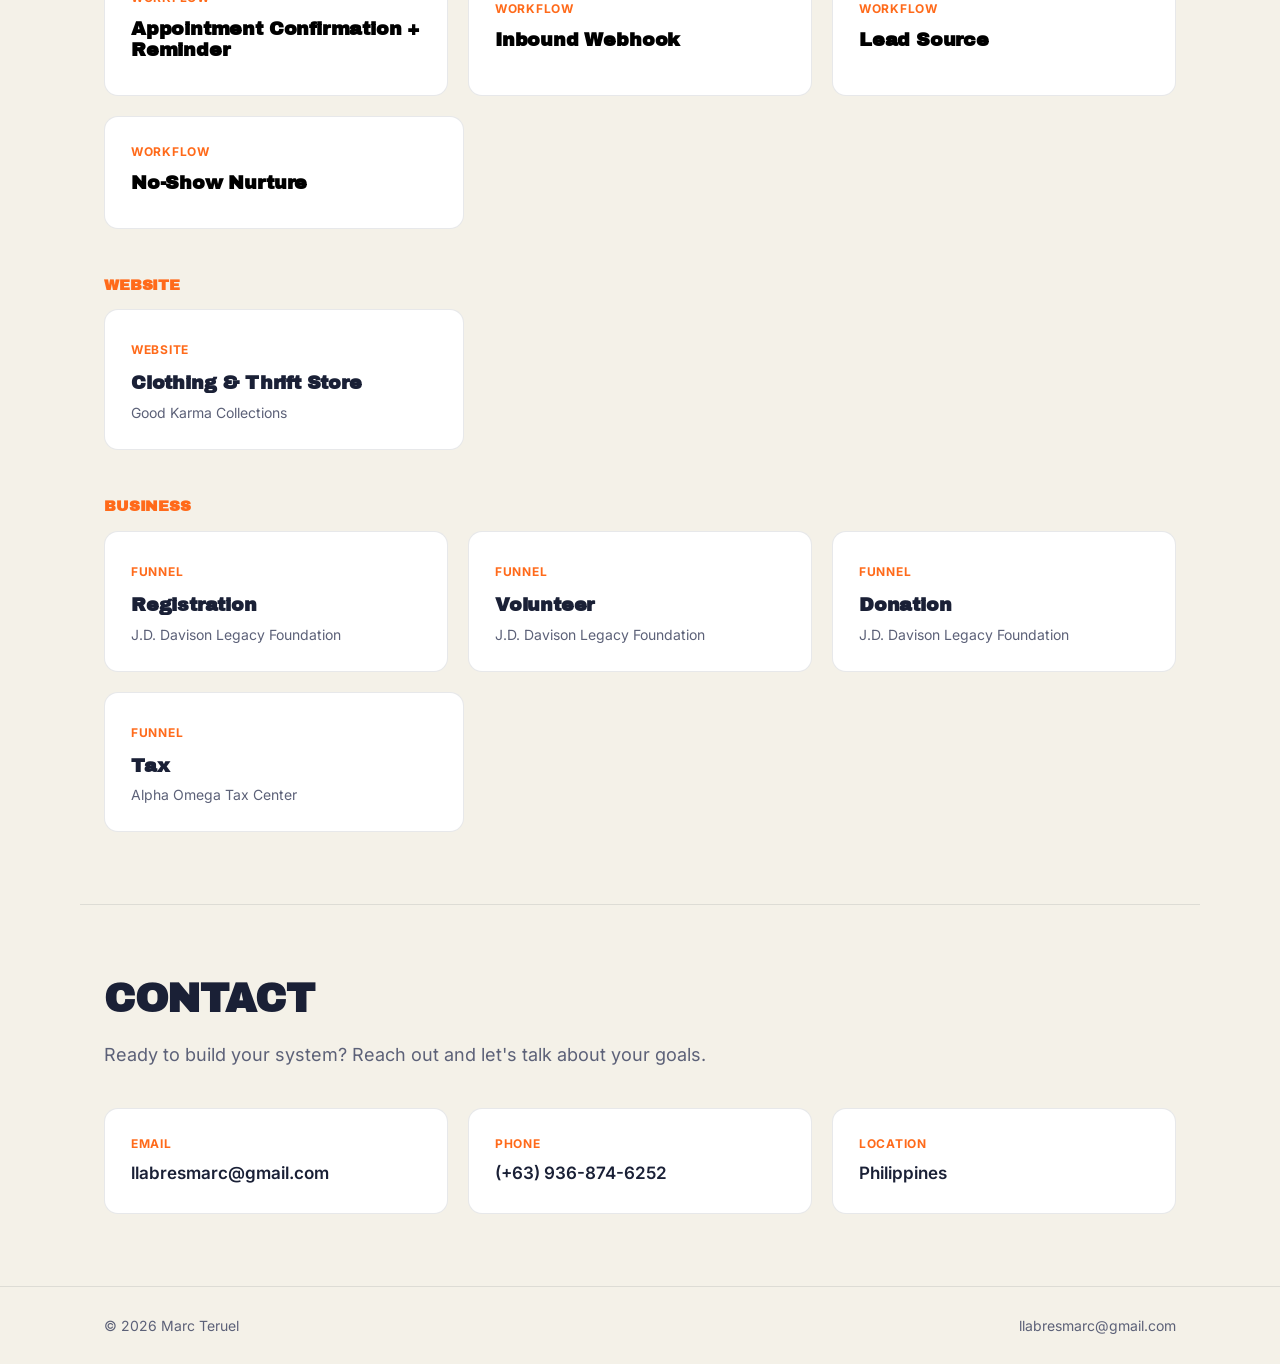
==== commit 1df405f2: "Add No-Show Nurture as a fourth Automation workflow card" ====
--- a/index.html
+++ b/index.html
@@ -239,6 +239,10 @@
           <span class="work-tag">Workflow</span>
           <h3>Lead Source</h3>
         </button>
+        <button type="button" class="work-card work-card-trigger" data-workflow="no-show-nurture">
+          <span class="work-tag">Workflow</span>
+          <h3>No-Show Nurture</h3>
+        </button>
       </div>
     </div>
 
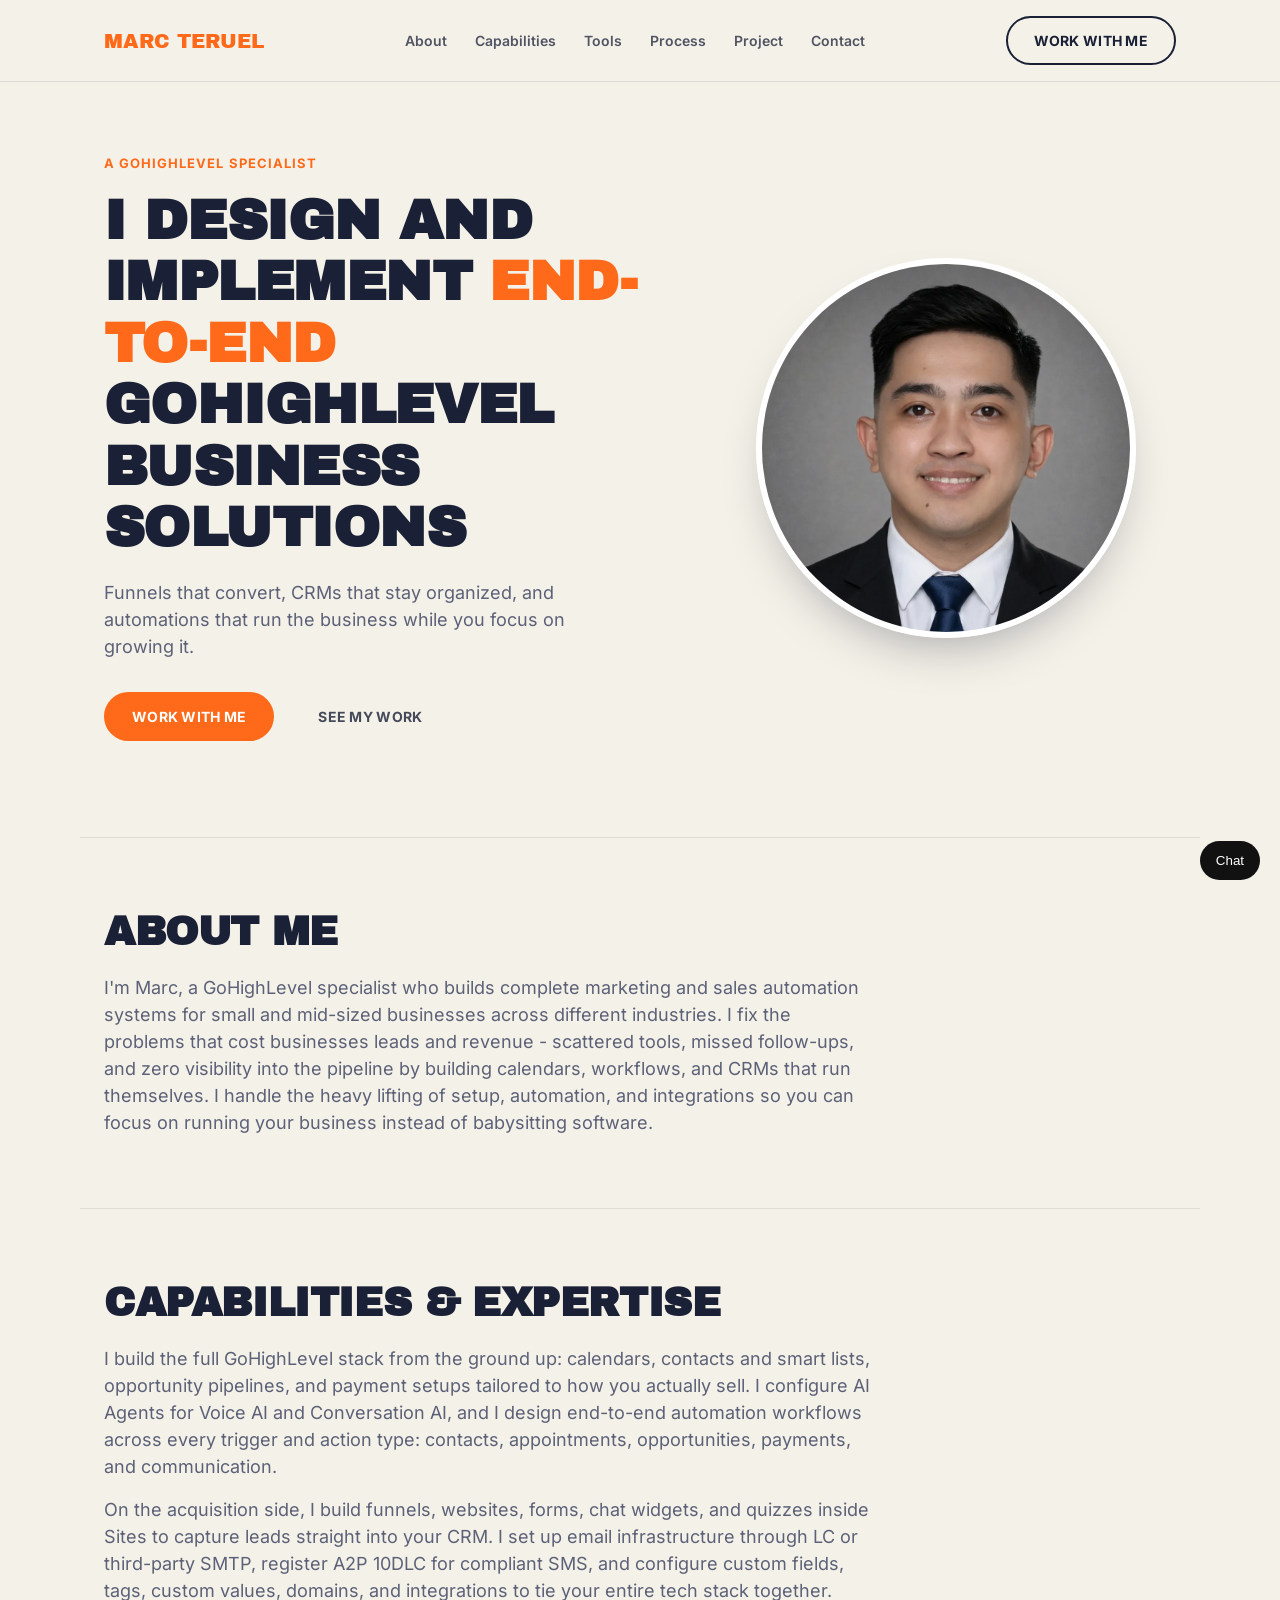
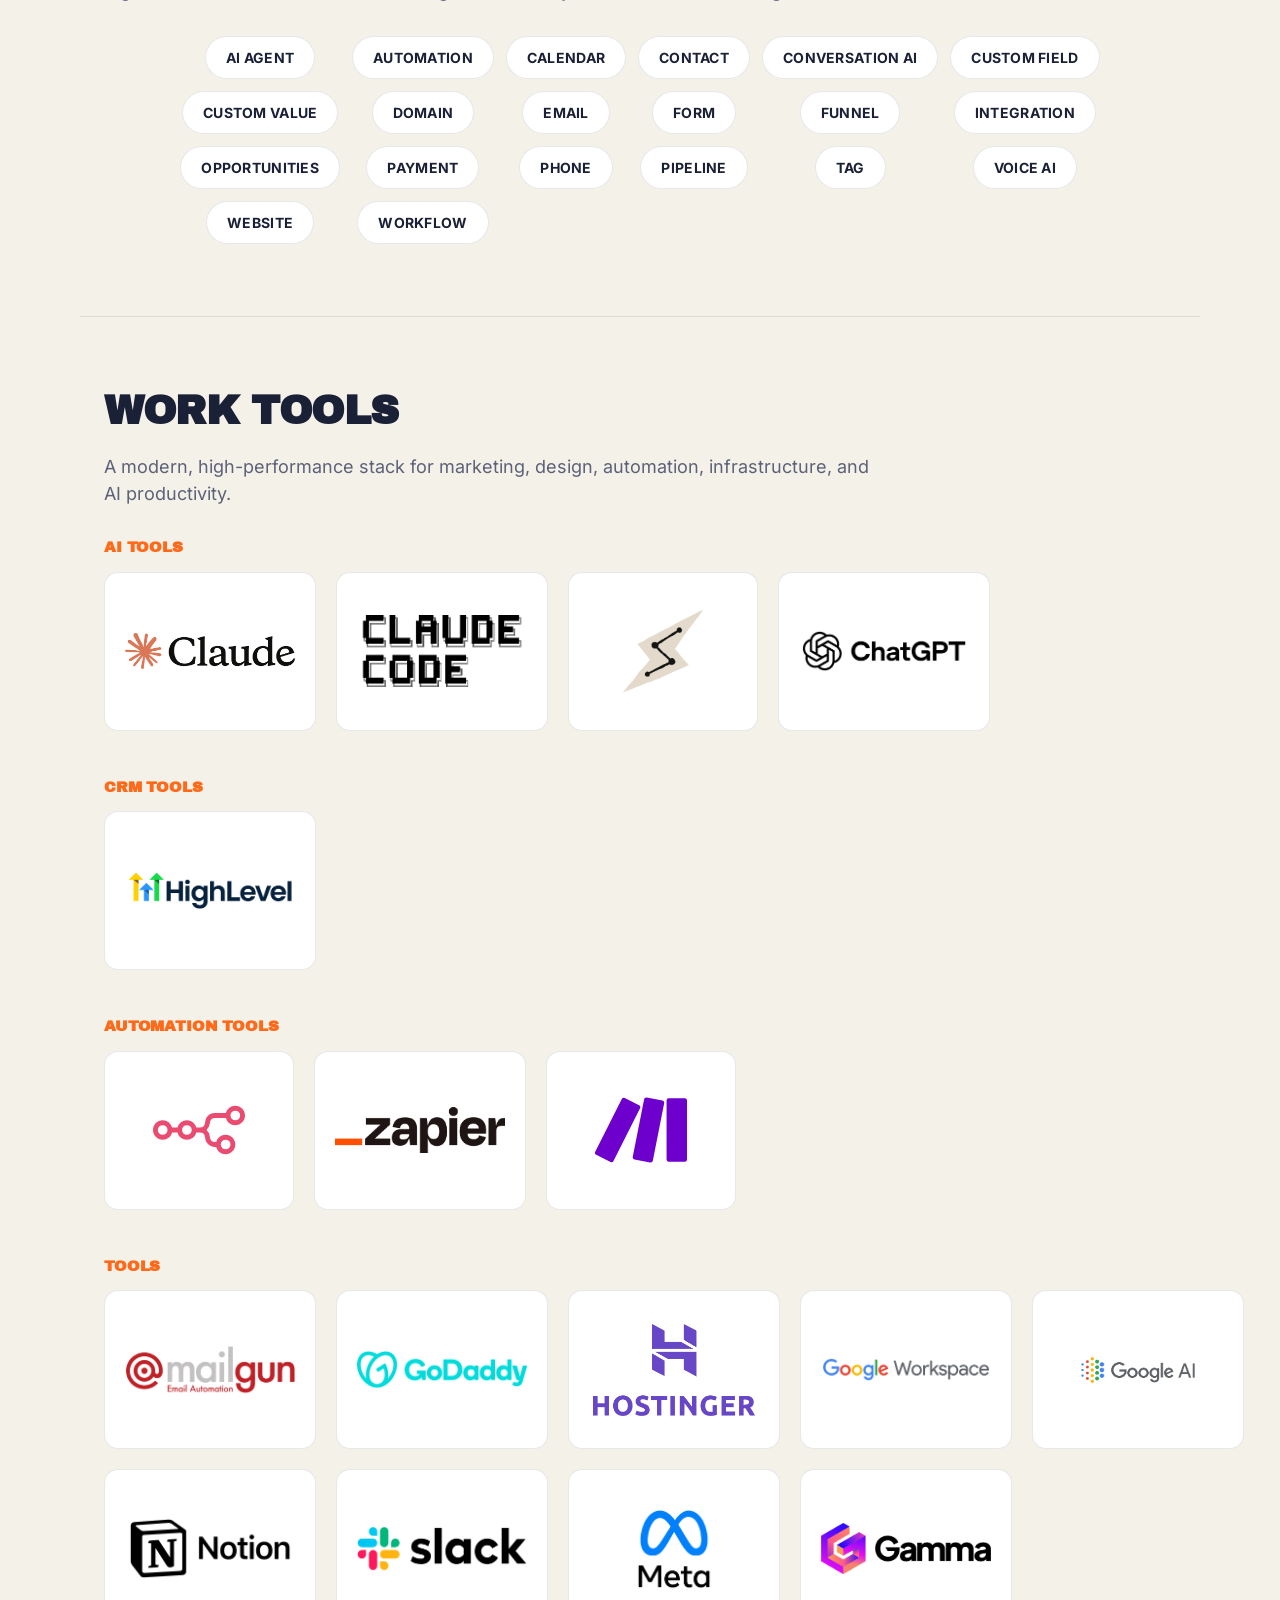
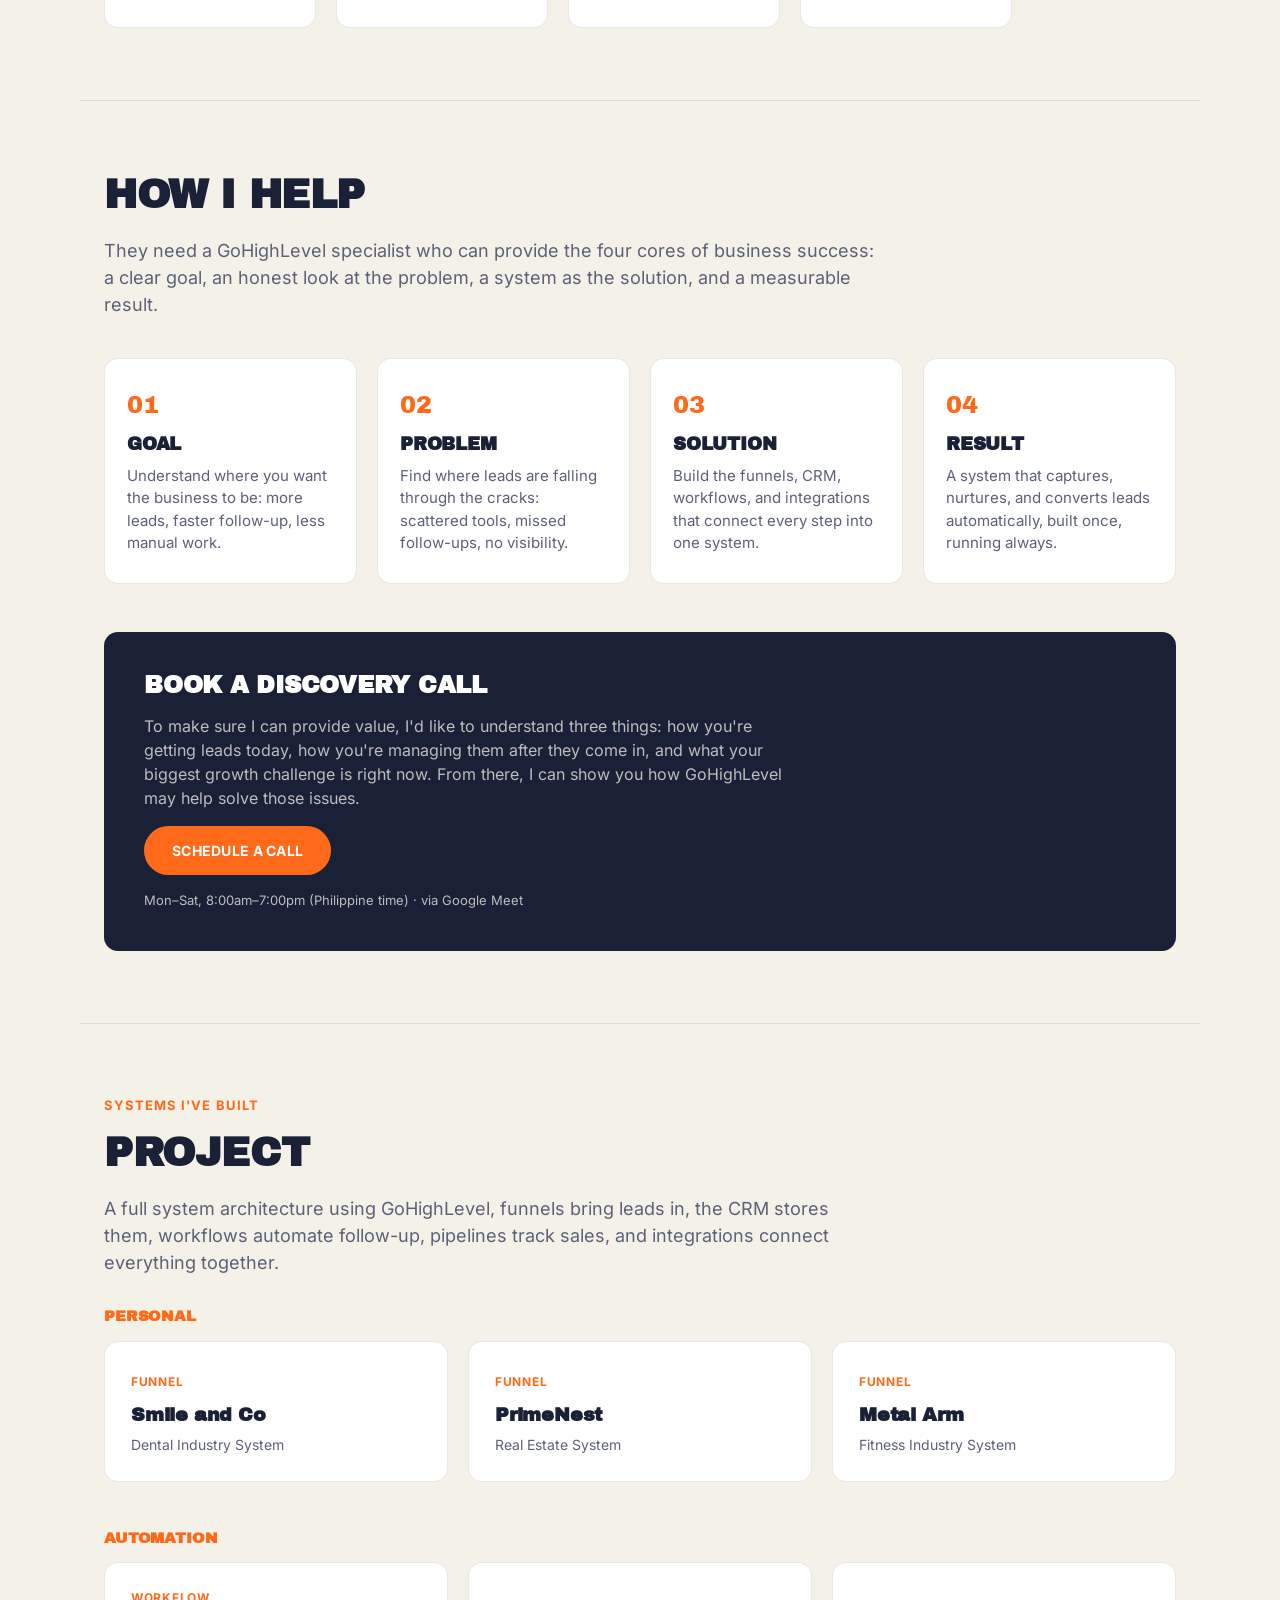
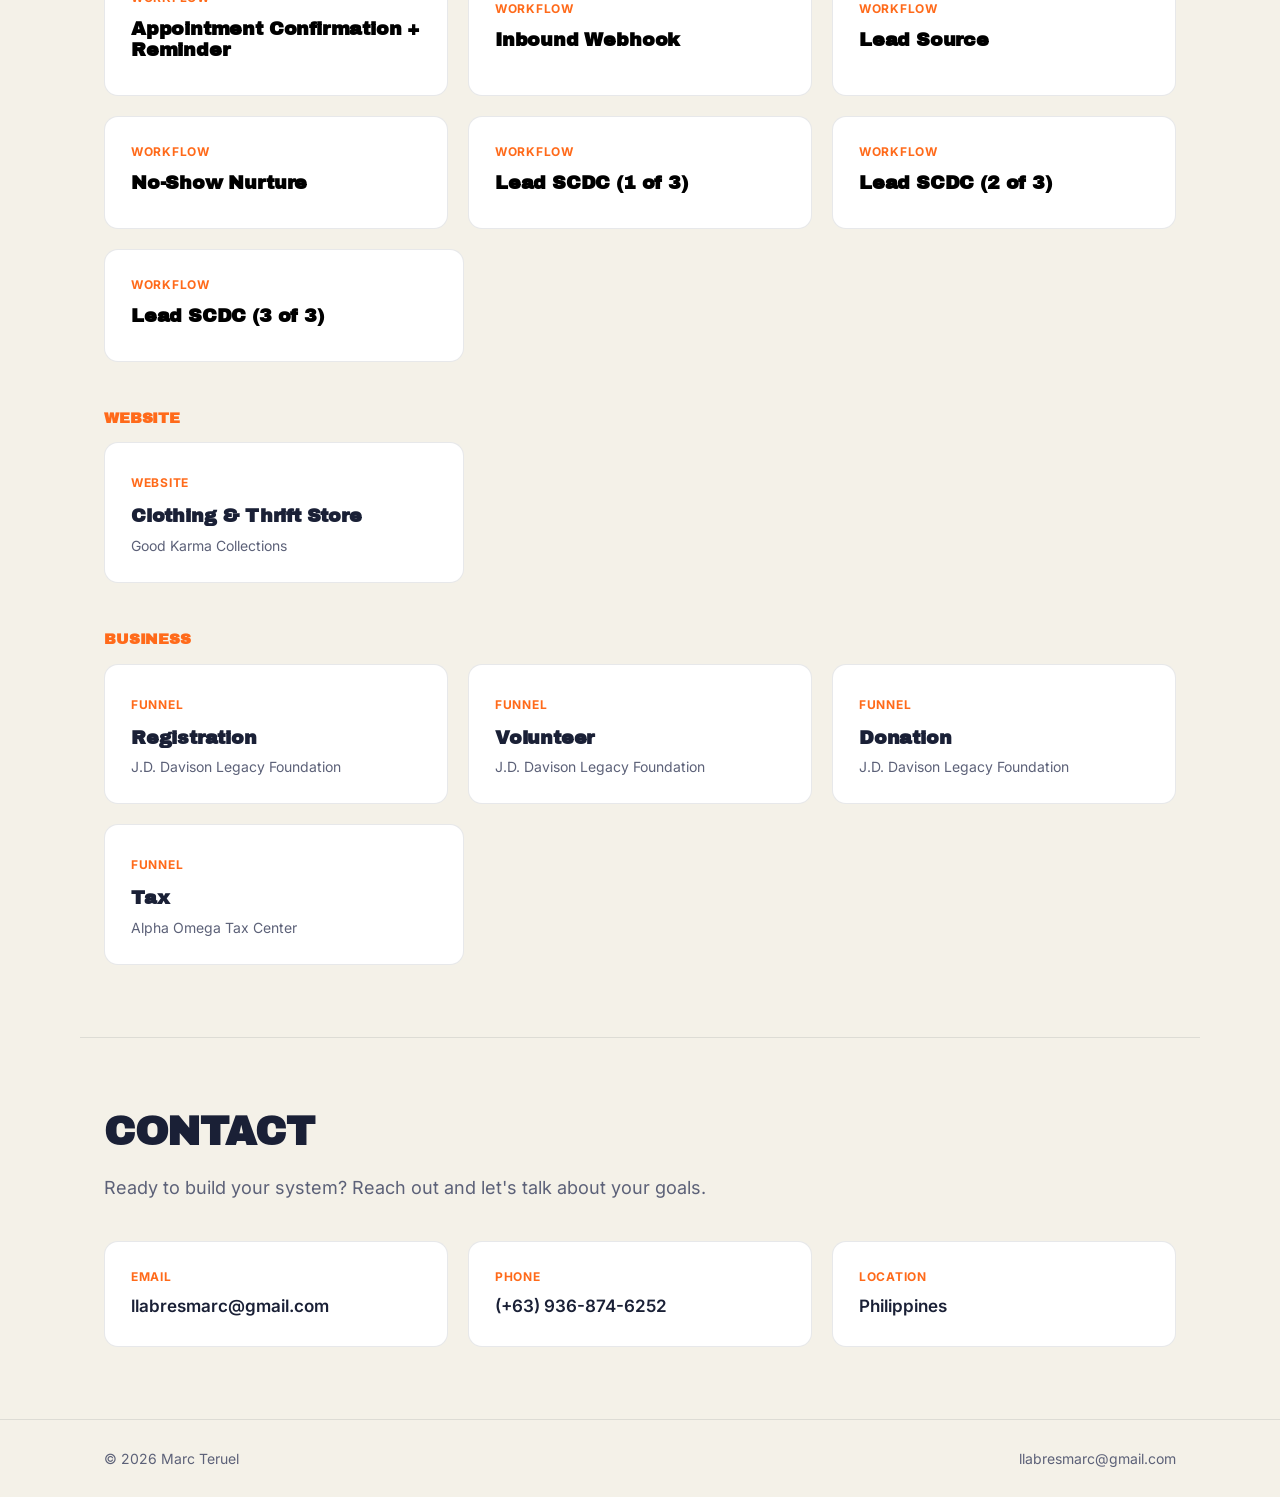
==== commit 4dba3ddb: "Add Lead SCDC as a 3-part Automation workflow series Adds "Lead SCDC (1 of 3)", "(2 of 3)", and "(3 " ====
--- a/index.html
+++ b/index.html
@@ -243,6 +243,18 @@
           <span class="work-tag">Workflow</span>
           <h3>No-Show Nurture</h3>
         </button>
+        <button type="button" class="work-card work-card-trigger" data-workflow="lead-scdc-1">
+          <span class="work-tag">Workflow</span>
+          <h3>Lead SCDC (1 of 3)</h3>
+        </button>
+        <button type="button" class="work-card work-card-trigger" data-workflow="lead-scdc-2">
+          <span class="work-tag">Workflow</span>
+          <h3>Lead SCDC (2 of 3)</h3>
+        </button>
+        <button type="button" class="work-card work-card-trigger" data-workflow="lead-scdc-3">
+          <span class="work-tag">Workflow</span>
+          <h3>Lead SCDC (3 of 3)</h3>
+        </button>
       </div>
     </div>
 
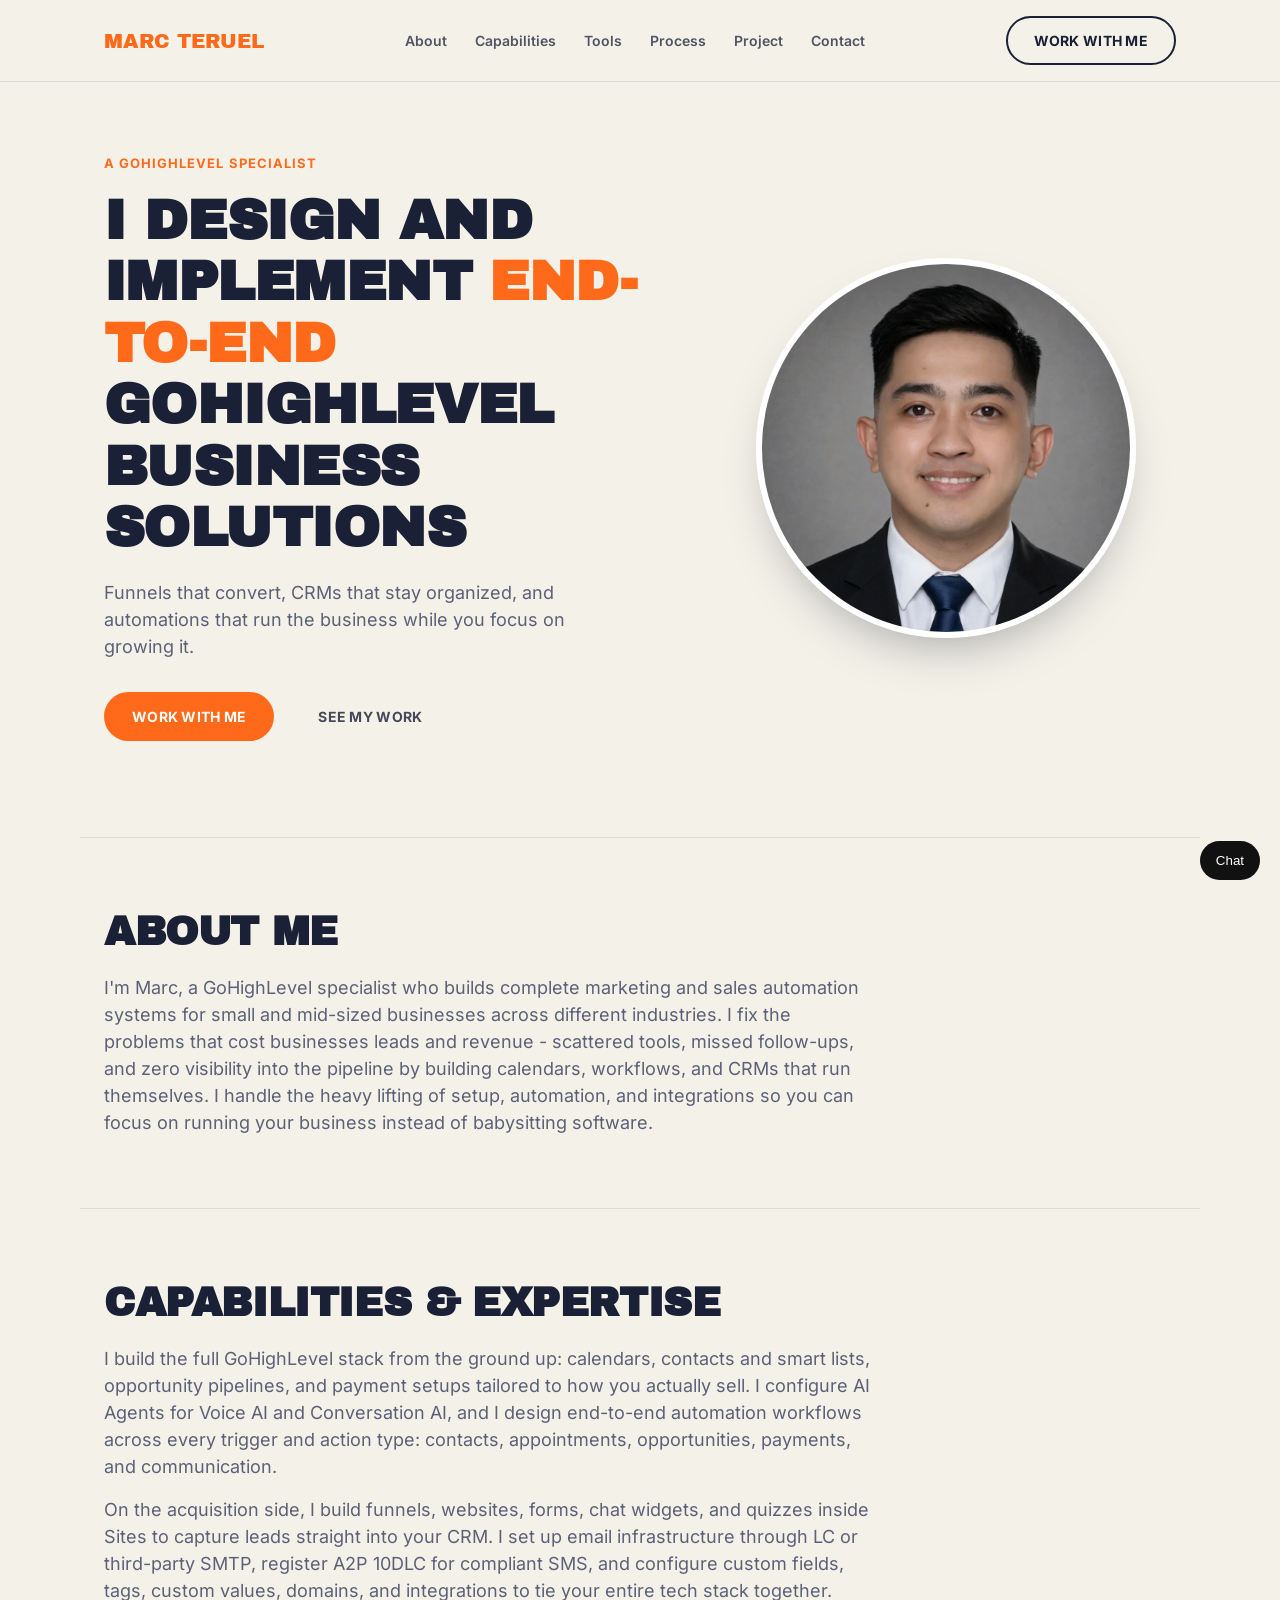
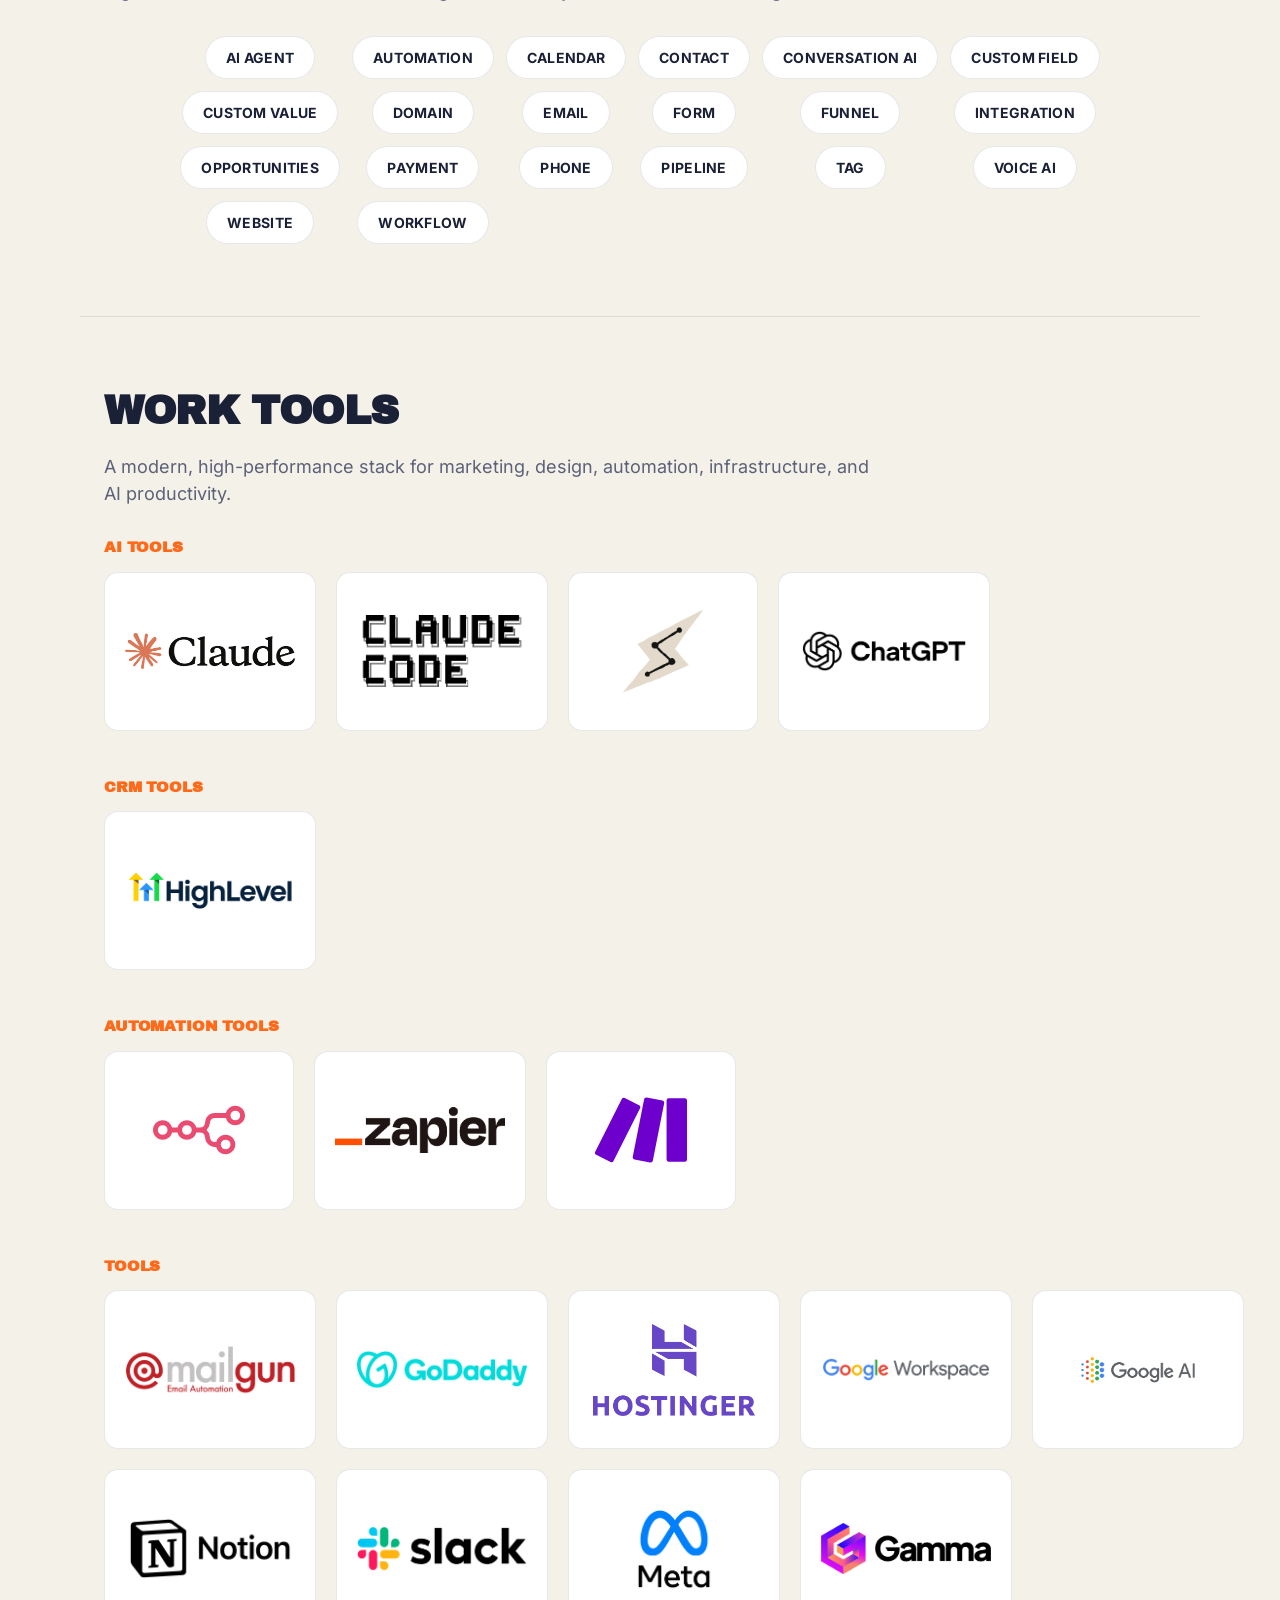
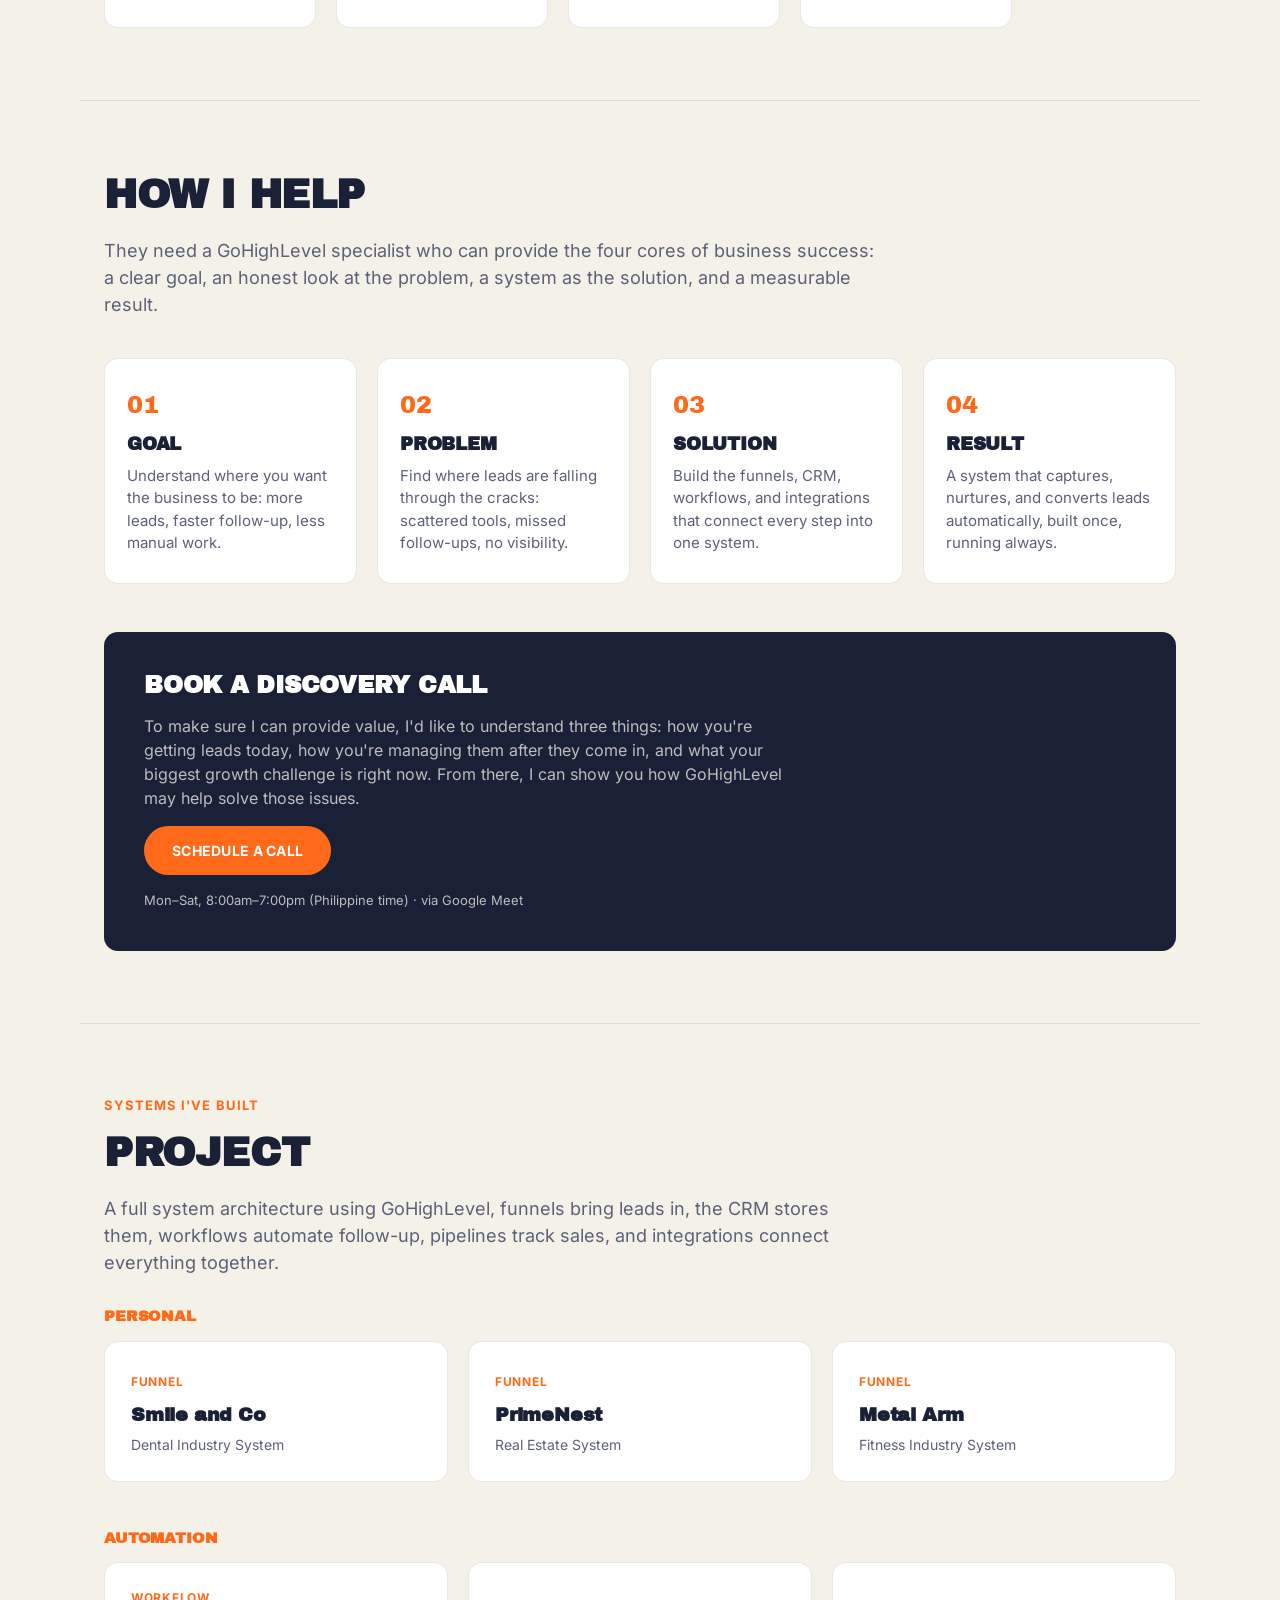
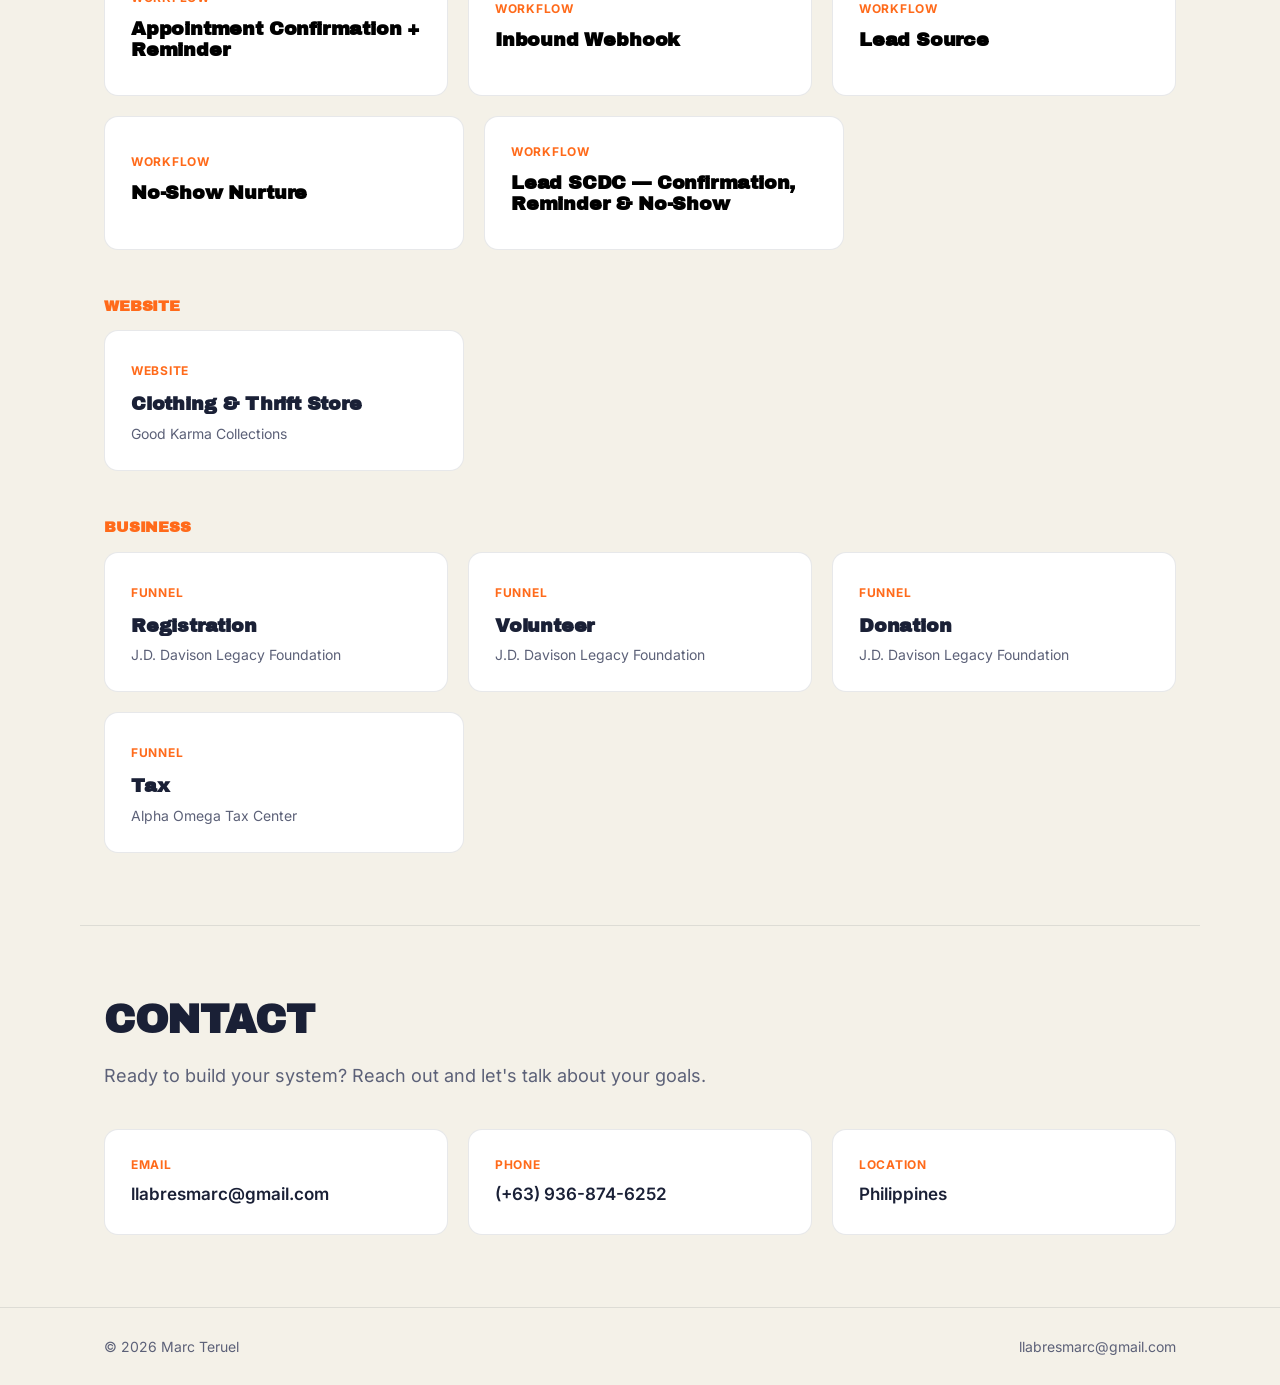
==== commit 63e0b568: "Compress Lead SCDC into a single card Merges the 3-part Lead SCDC series into one "Lead SCDC — Confi" ====
--- a/index.html
+++ b/index.html
@@ -243,17 +243,9 @@
           <span class="work-tag">Workflow</span>
           <h3>No-Show Nurture</h3>
         </button>
-        <button type="button" class="work-card work-card-trigger" data-workflow="lead-scdc-1">
-          <span class="work-tag">Workflow</span>
-          <h3>Lead SCDC (1 of 3)</h3>
-        </button>
-        <button type="button" class="work-card work-card-trigger" data-workflow="lead-scdc-2">
-          <span class="work-tag">Workflow</span>
-          <h3>Lead SCDC (2 of 3)</h3>
-        </button>
-        <button type="button" class="work-card work-card-trigger" data-workflow="lead-scdc-3">
-          <span class="work-tag">Workflow</span>
-          <h3>Lead SCDC (3 of 3)</h3>
+        <button type="button" class="work-card work-card-trigger" data-workflow="lead-scdc">
+          <span class="work-tag">Workflow</span>
+          <h3>Lead SCDC — Confirmation, Reminder &amp; No-Show</h3>
         </button>
       </div>
     </div>
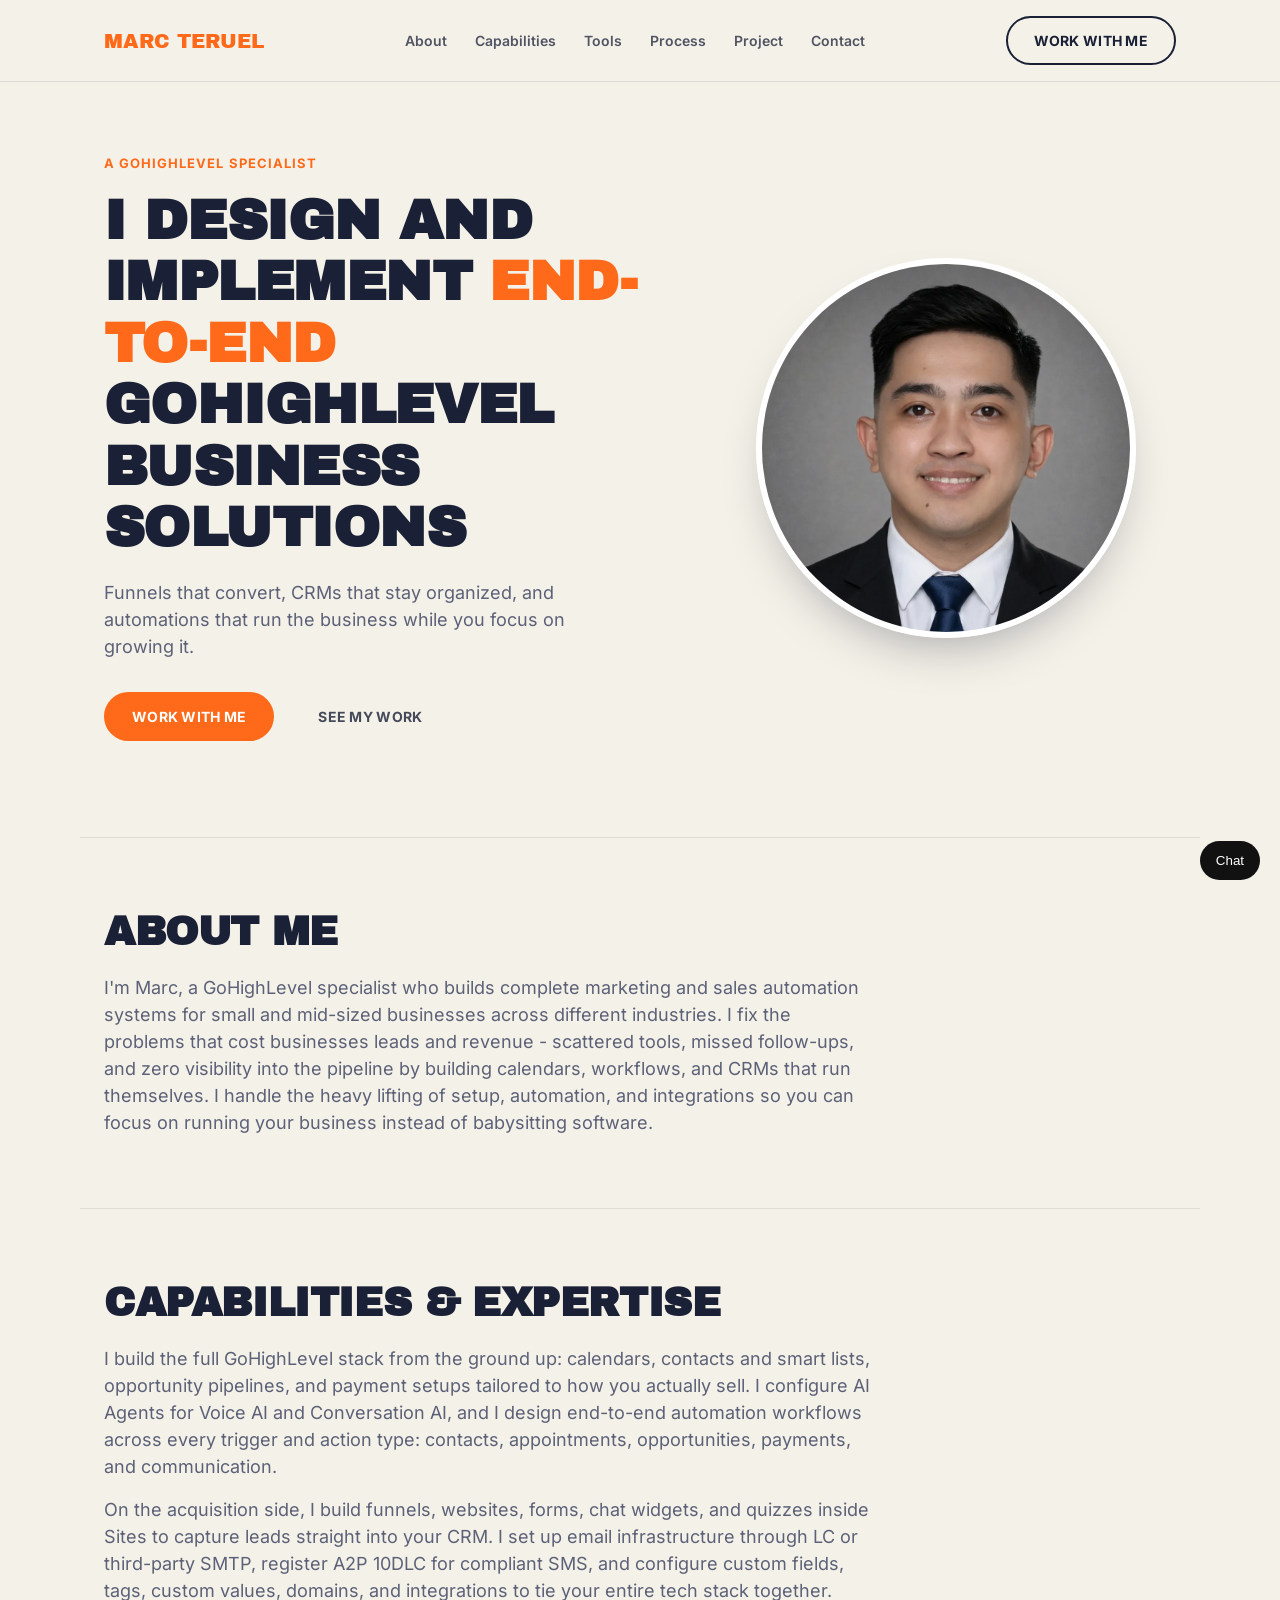
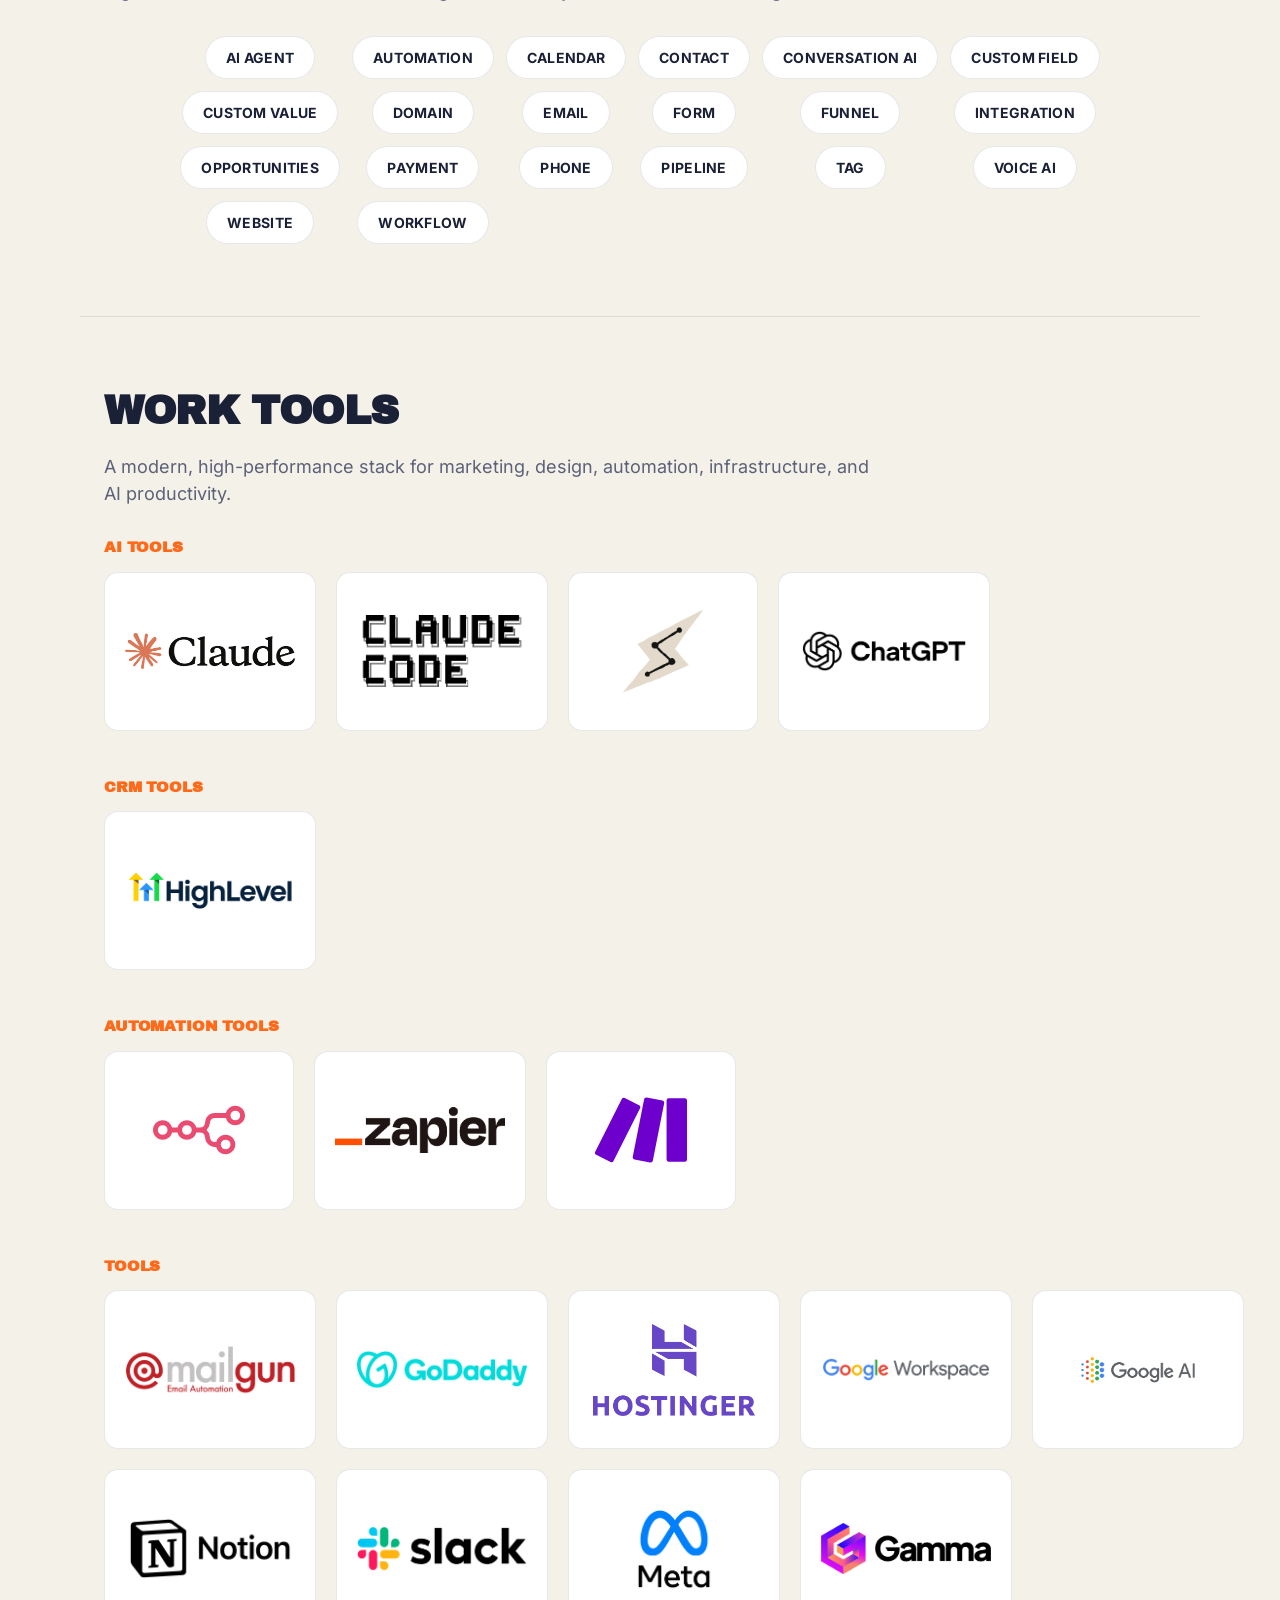
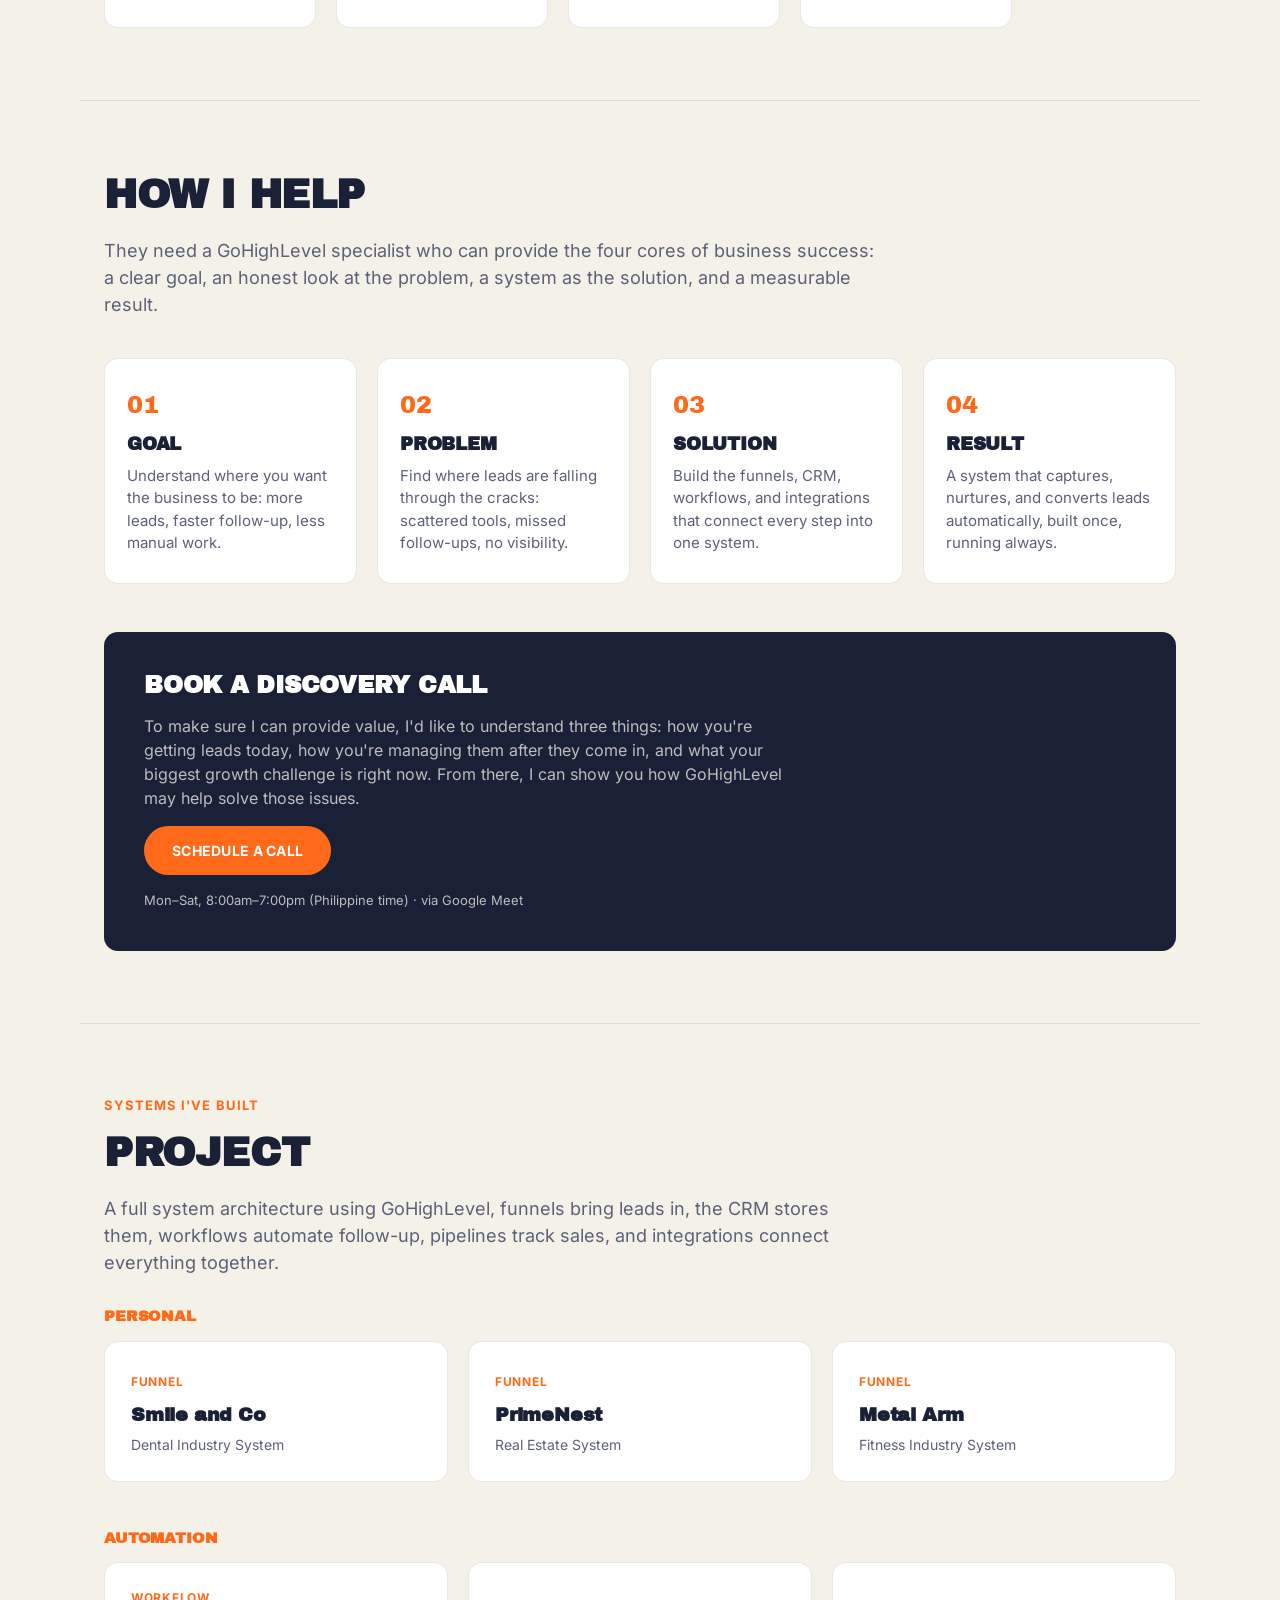
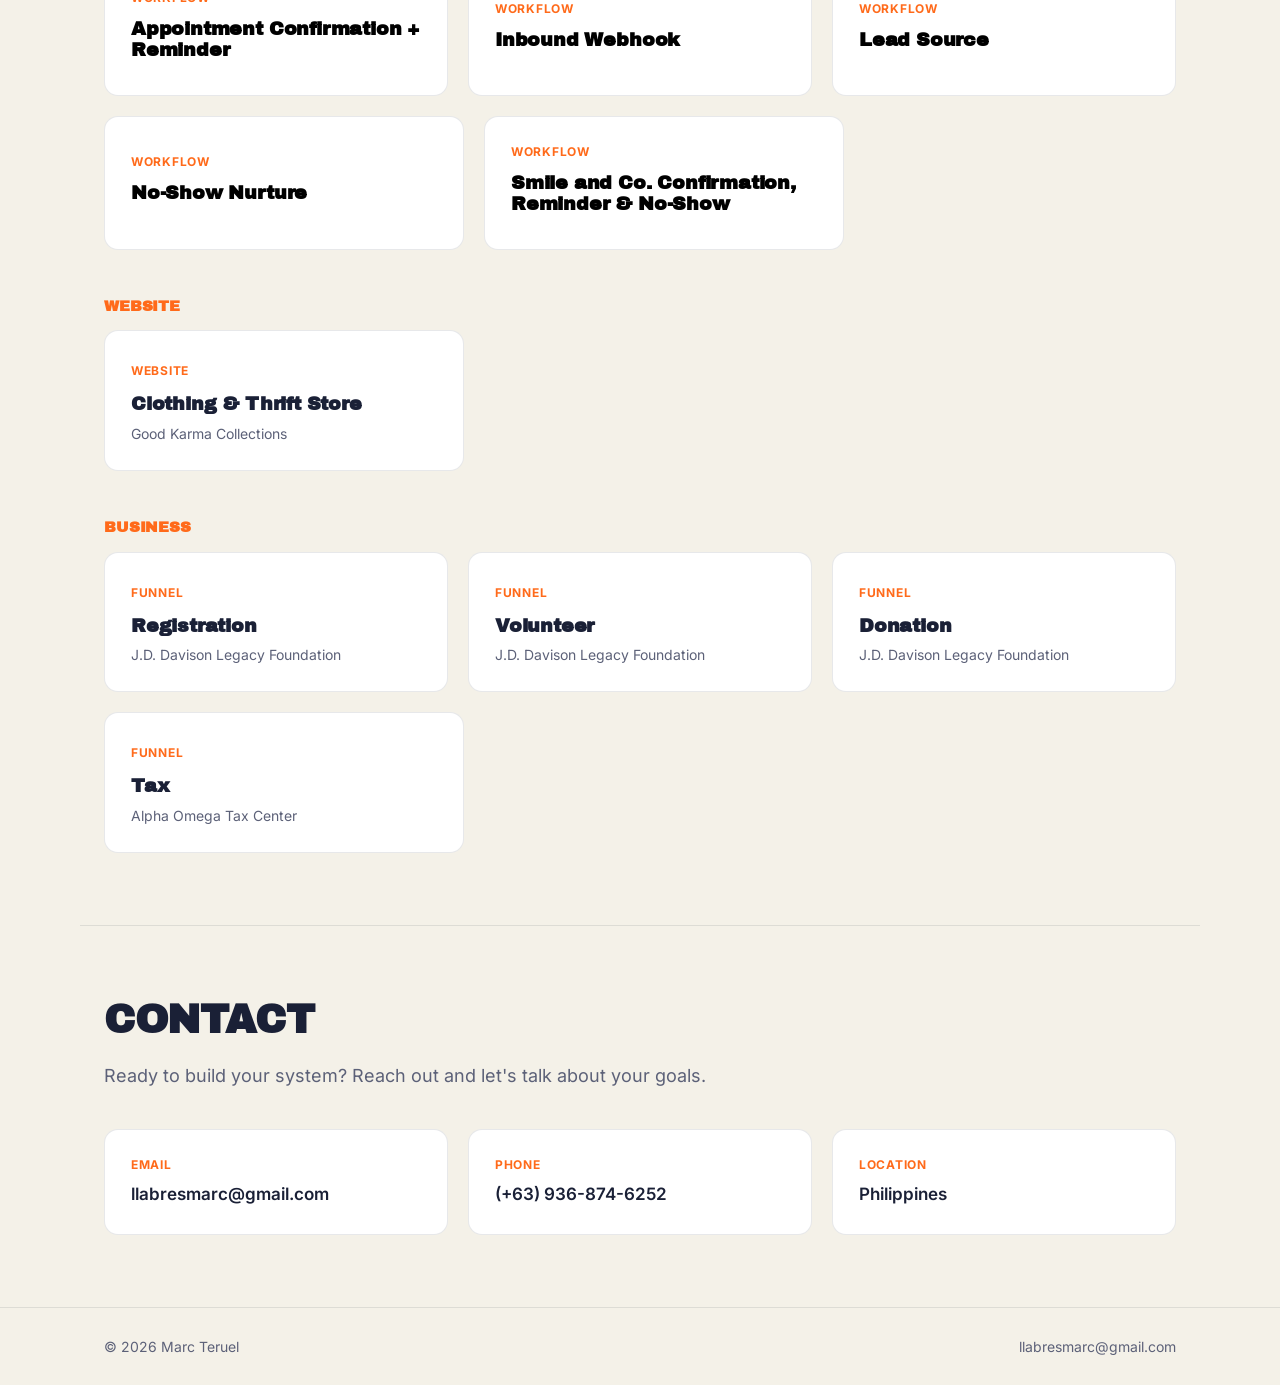
==== commit c1cc8858: "Rename Lead SCDC card to Smile and Co." ====
--- a/index.html
+++ b/index.html
@@ -245,7 +245,7 @@
         </button>
         <button type="button" class="work-card work-card-trigger" data-workflow="lead-scdc">
           <span class="work-tag">Workflow</span>
-          <h3>Lead SCDC — Confirmation, Reminder &amp; No-Show</h3>
+          <h3>Smile and Co. Confirmation, Reminder &amp; No-Show</h3>
         </button>
       </div>
     </div>
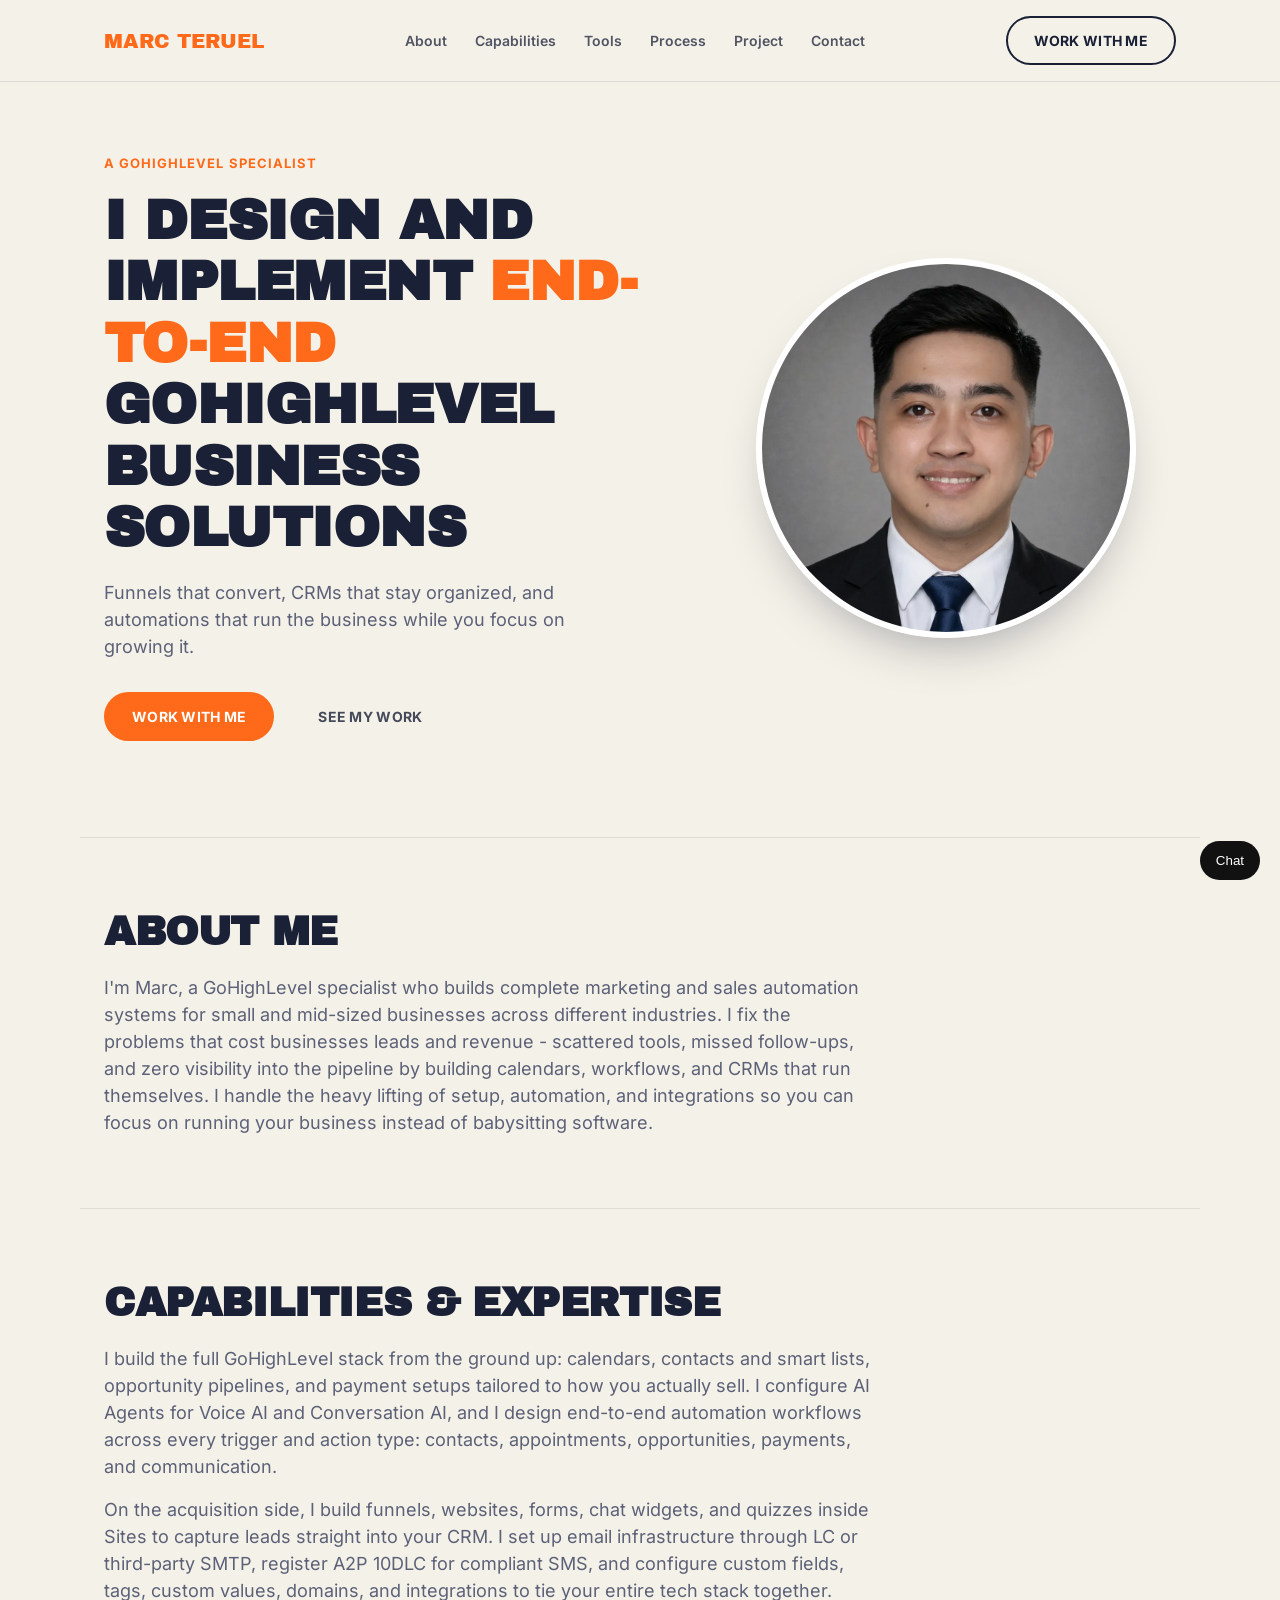
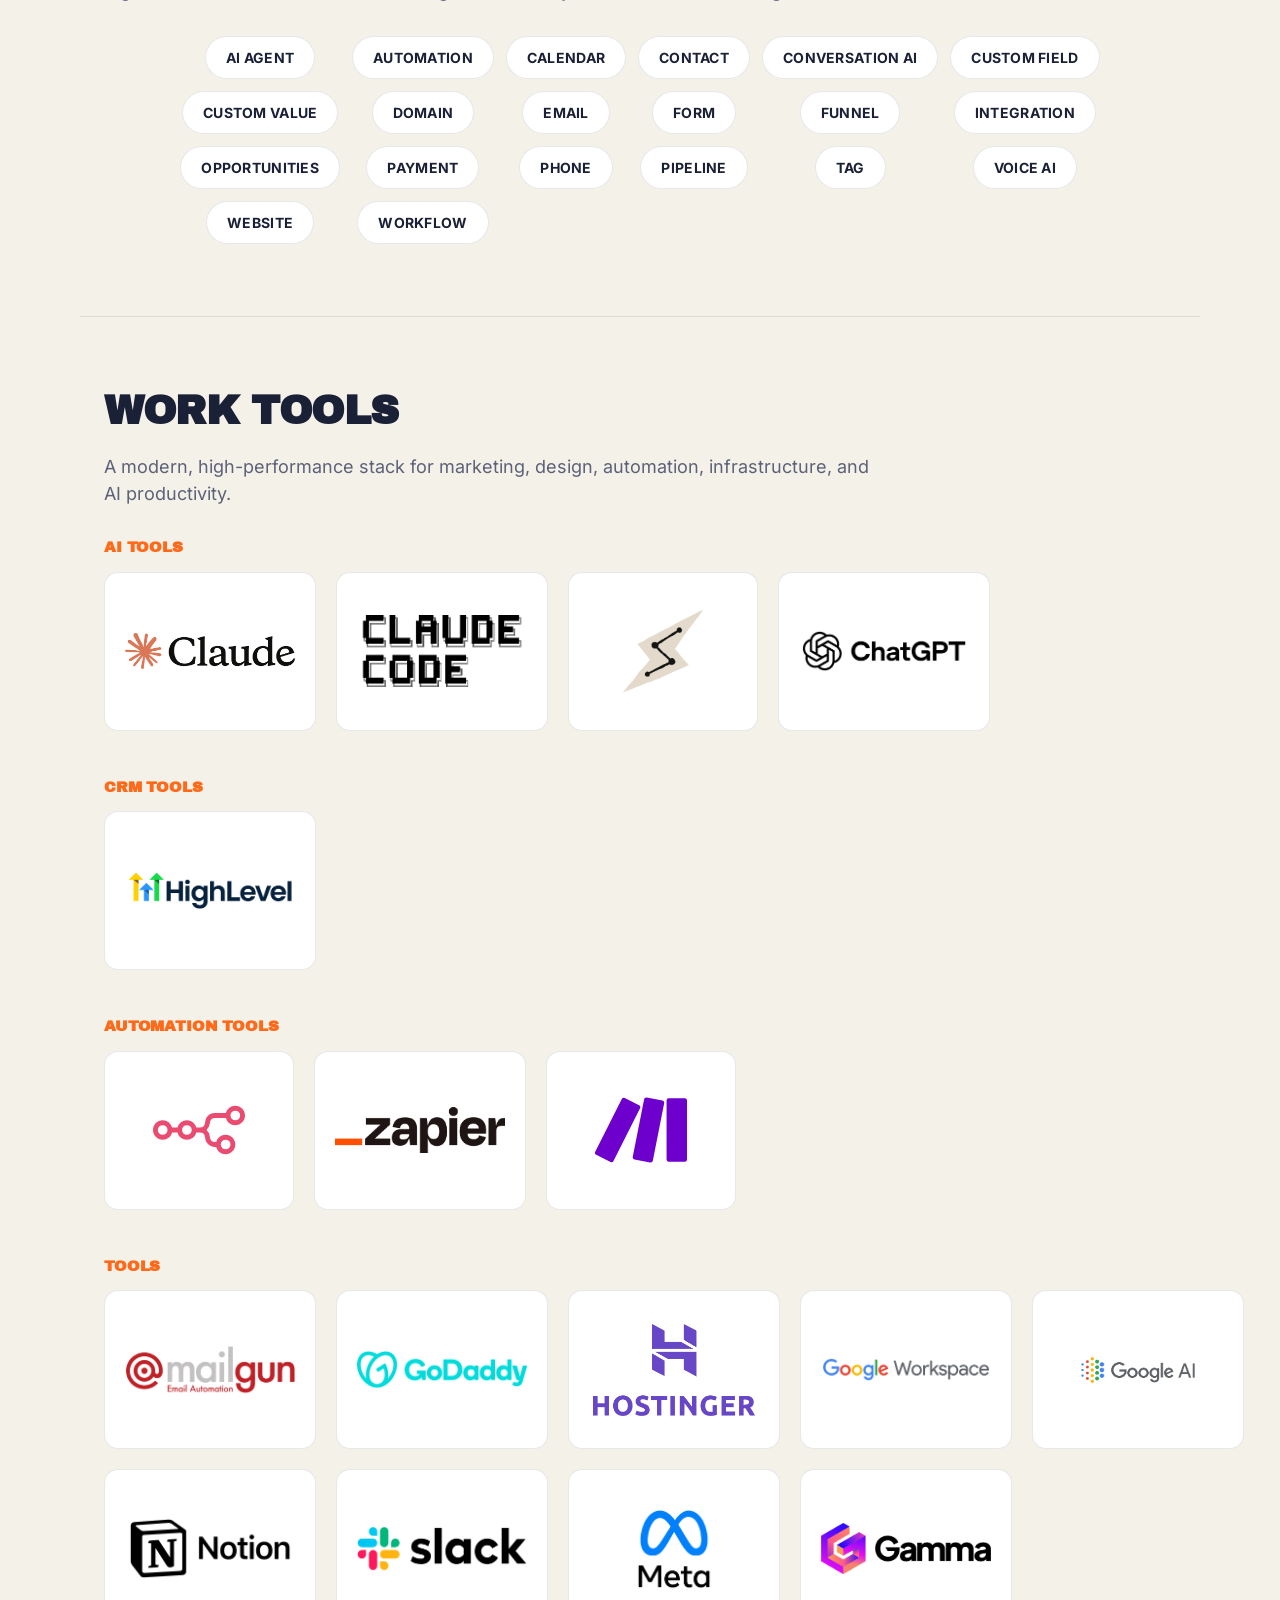
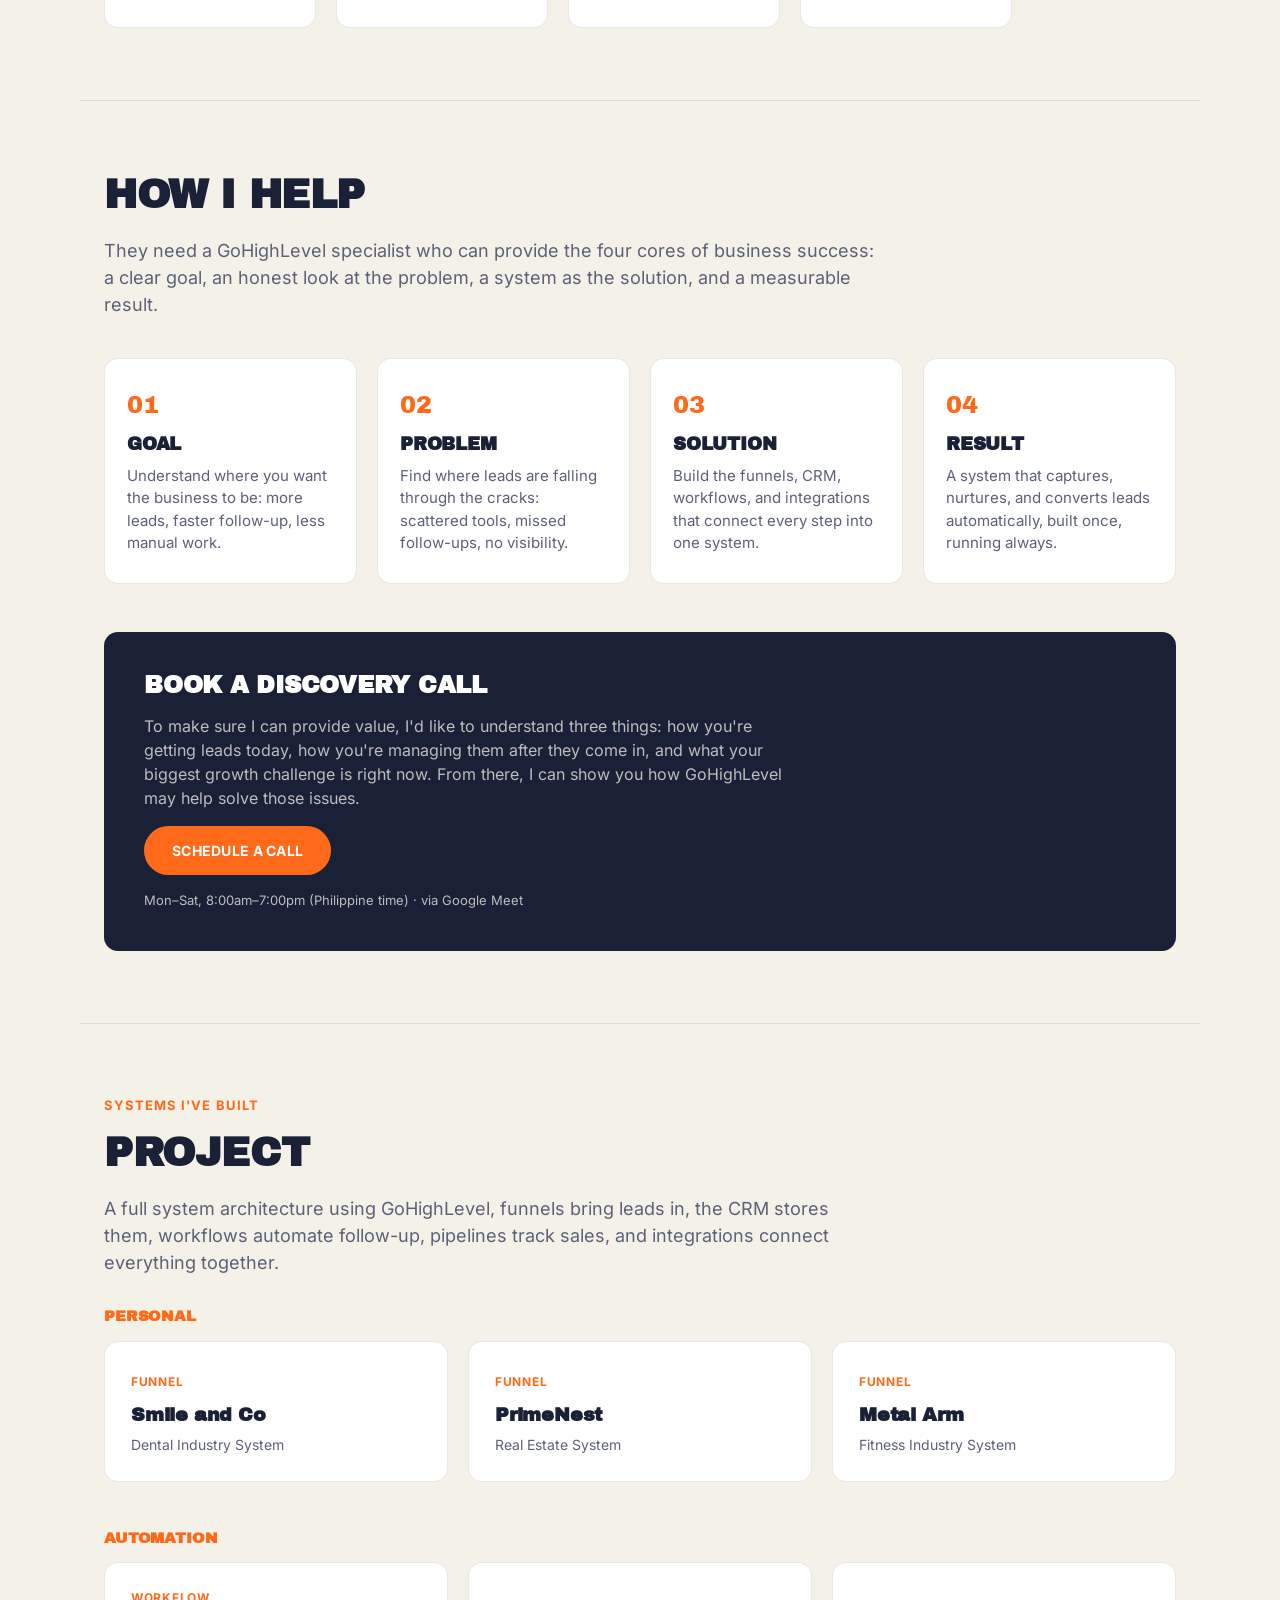
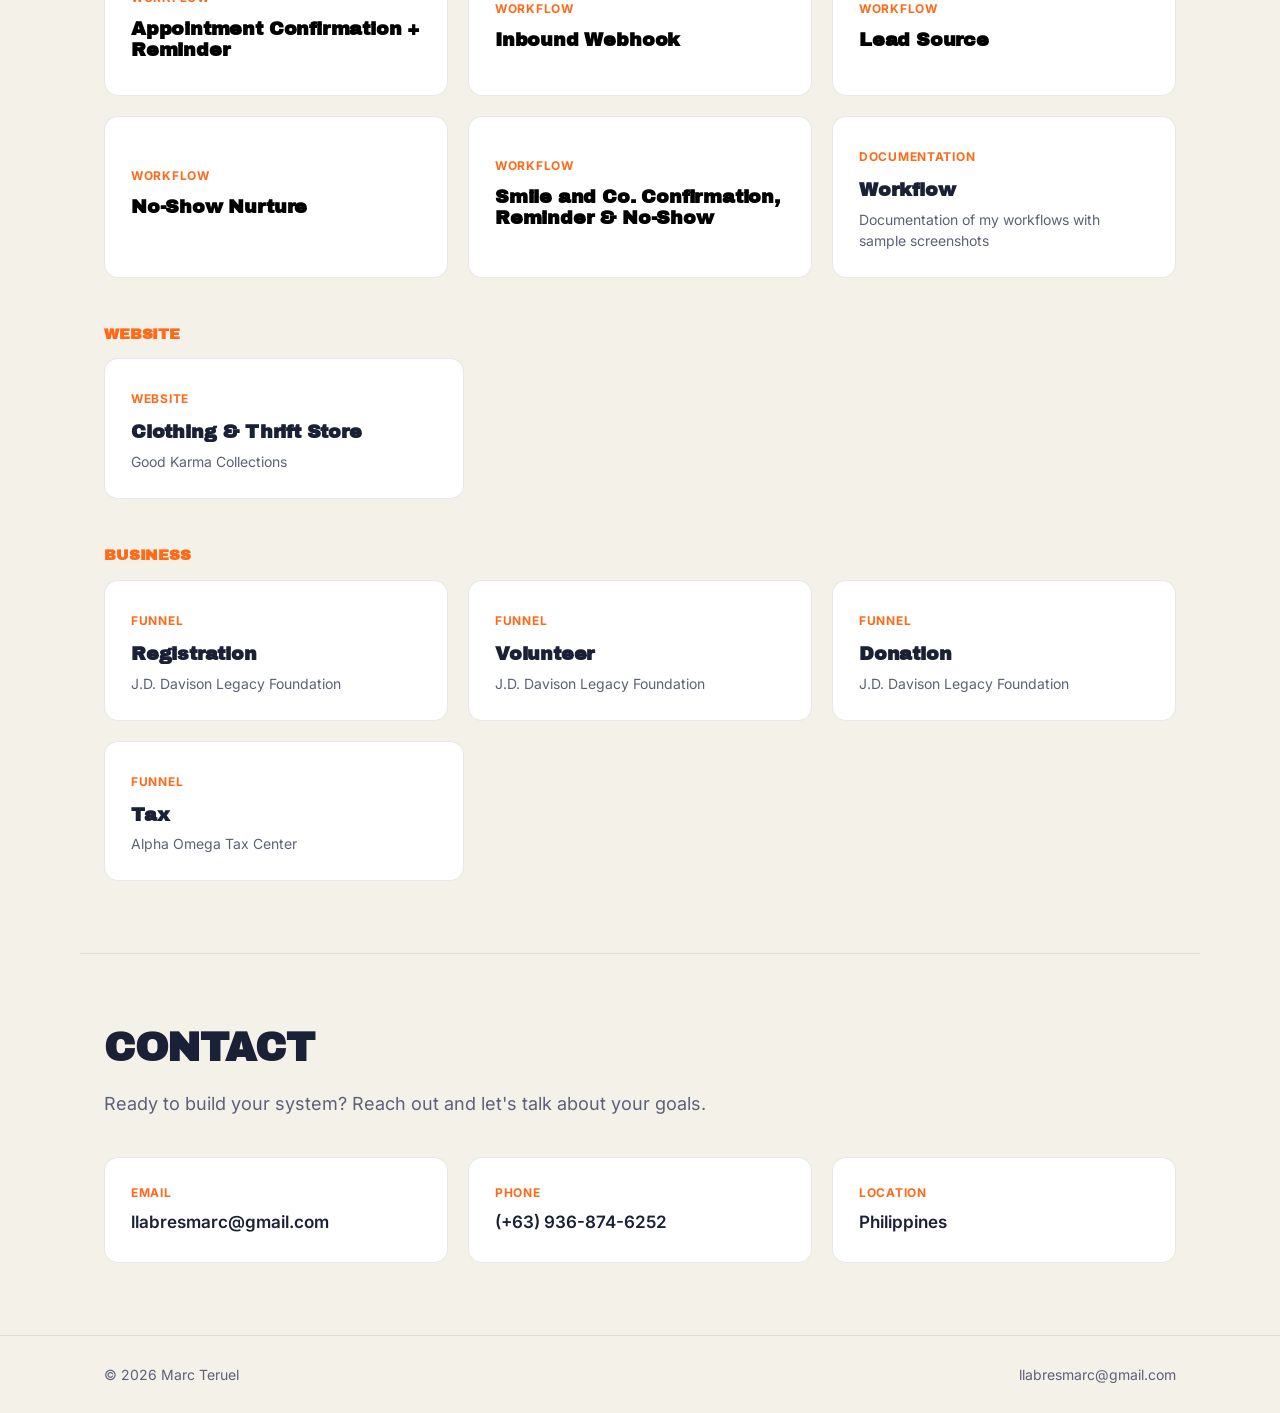
==== commit 32f468ac: "Add Workflow documentation card to Automation, linking to Google Drive Links out to Marc's Google Dr" ====
--- a/index.html
+++ b/index.html
@@ -247,6 +247,11 @@
           <span class="work-tag">Workflow</span>
           <h3>Smile and Co. Confirmation, Reminder &amp; No-Show</h3>
         </button>
+        <a class="work-card" href="https://drive.google.com/drive/folders/1YWTCVQjYOArspeiYRzoT7AzEvhbYXXRu?usp=sharing" target="_blank" rel="noopener">
+          <span class="work-tag">Documentation</span>
+          <h3>Workflow</h3>
+          <p>Documentation of my workflows with sample screenshots</p>
+        </a>
       </div>
     </div>
 
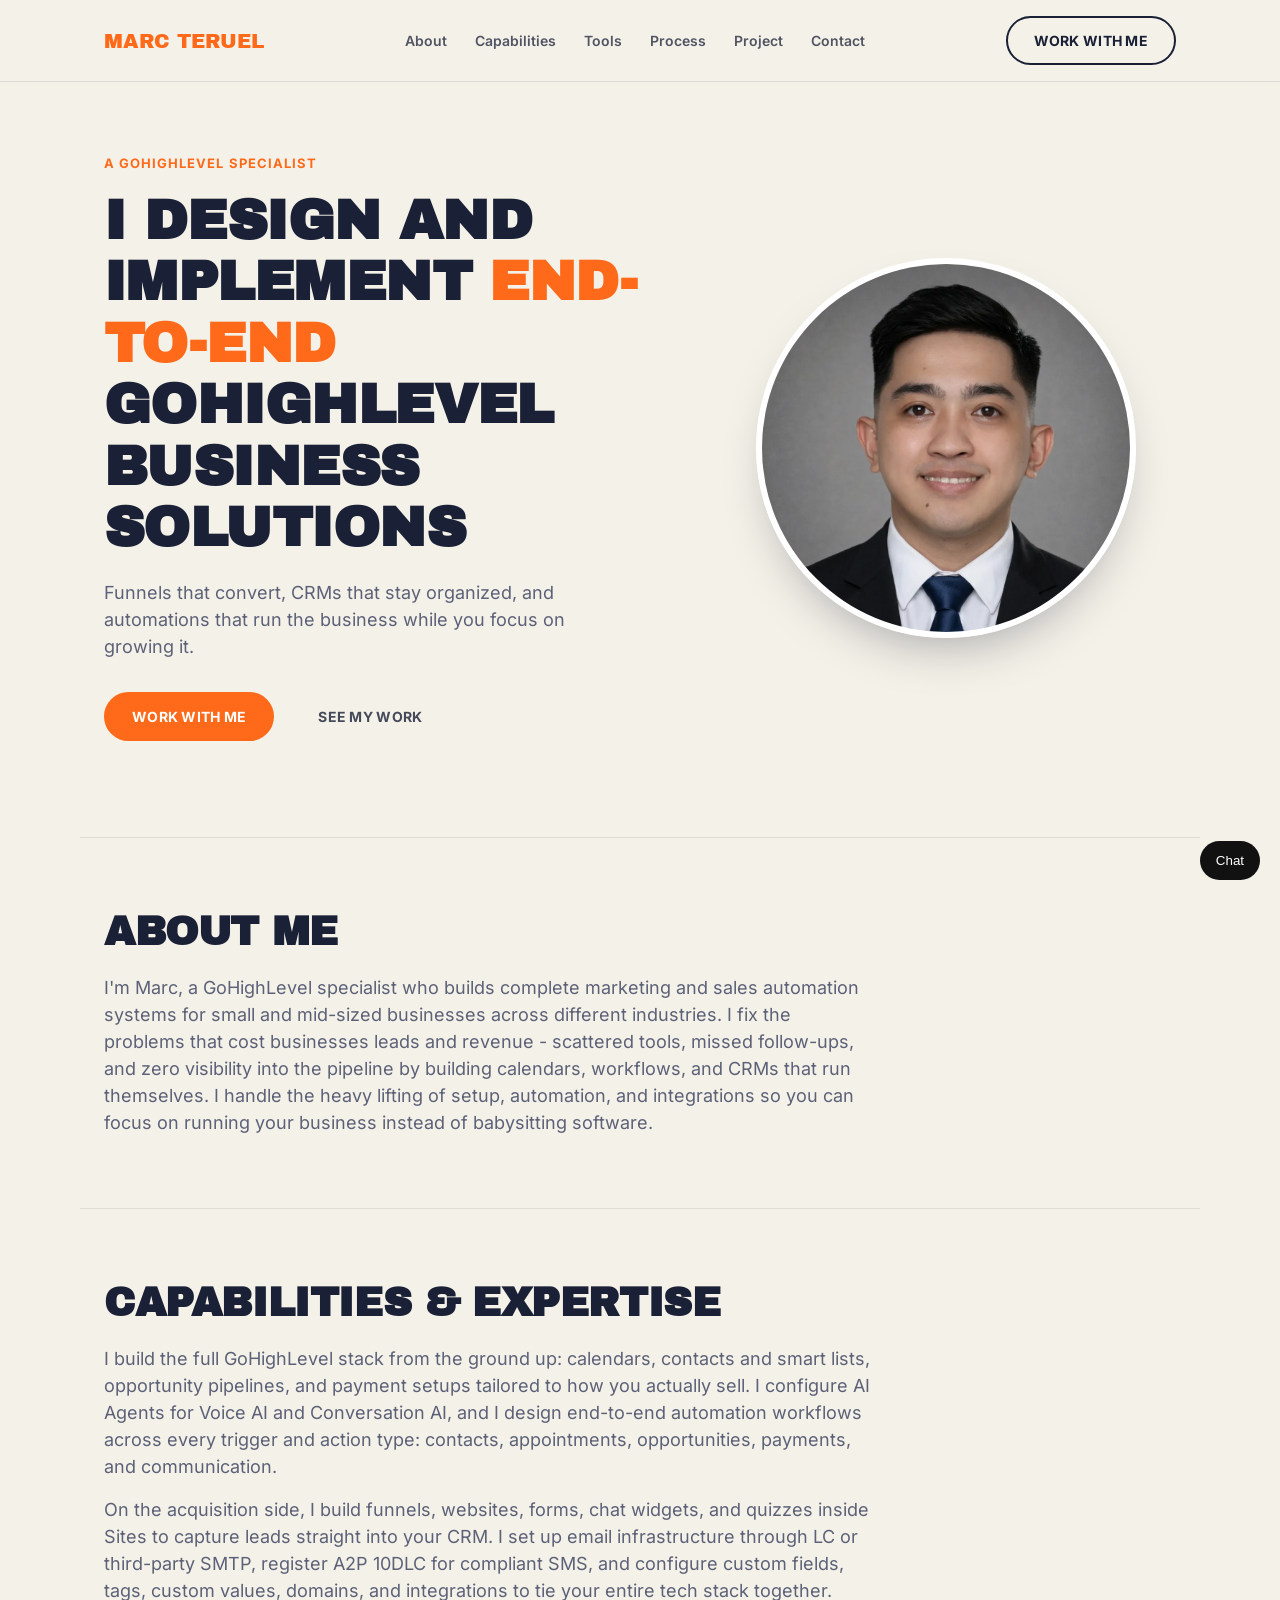
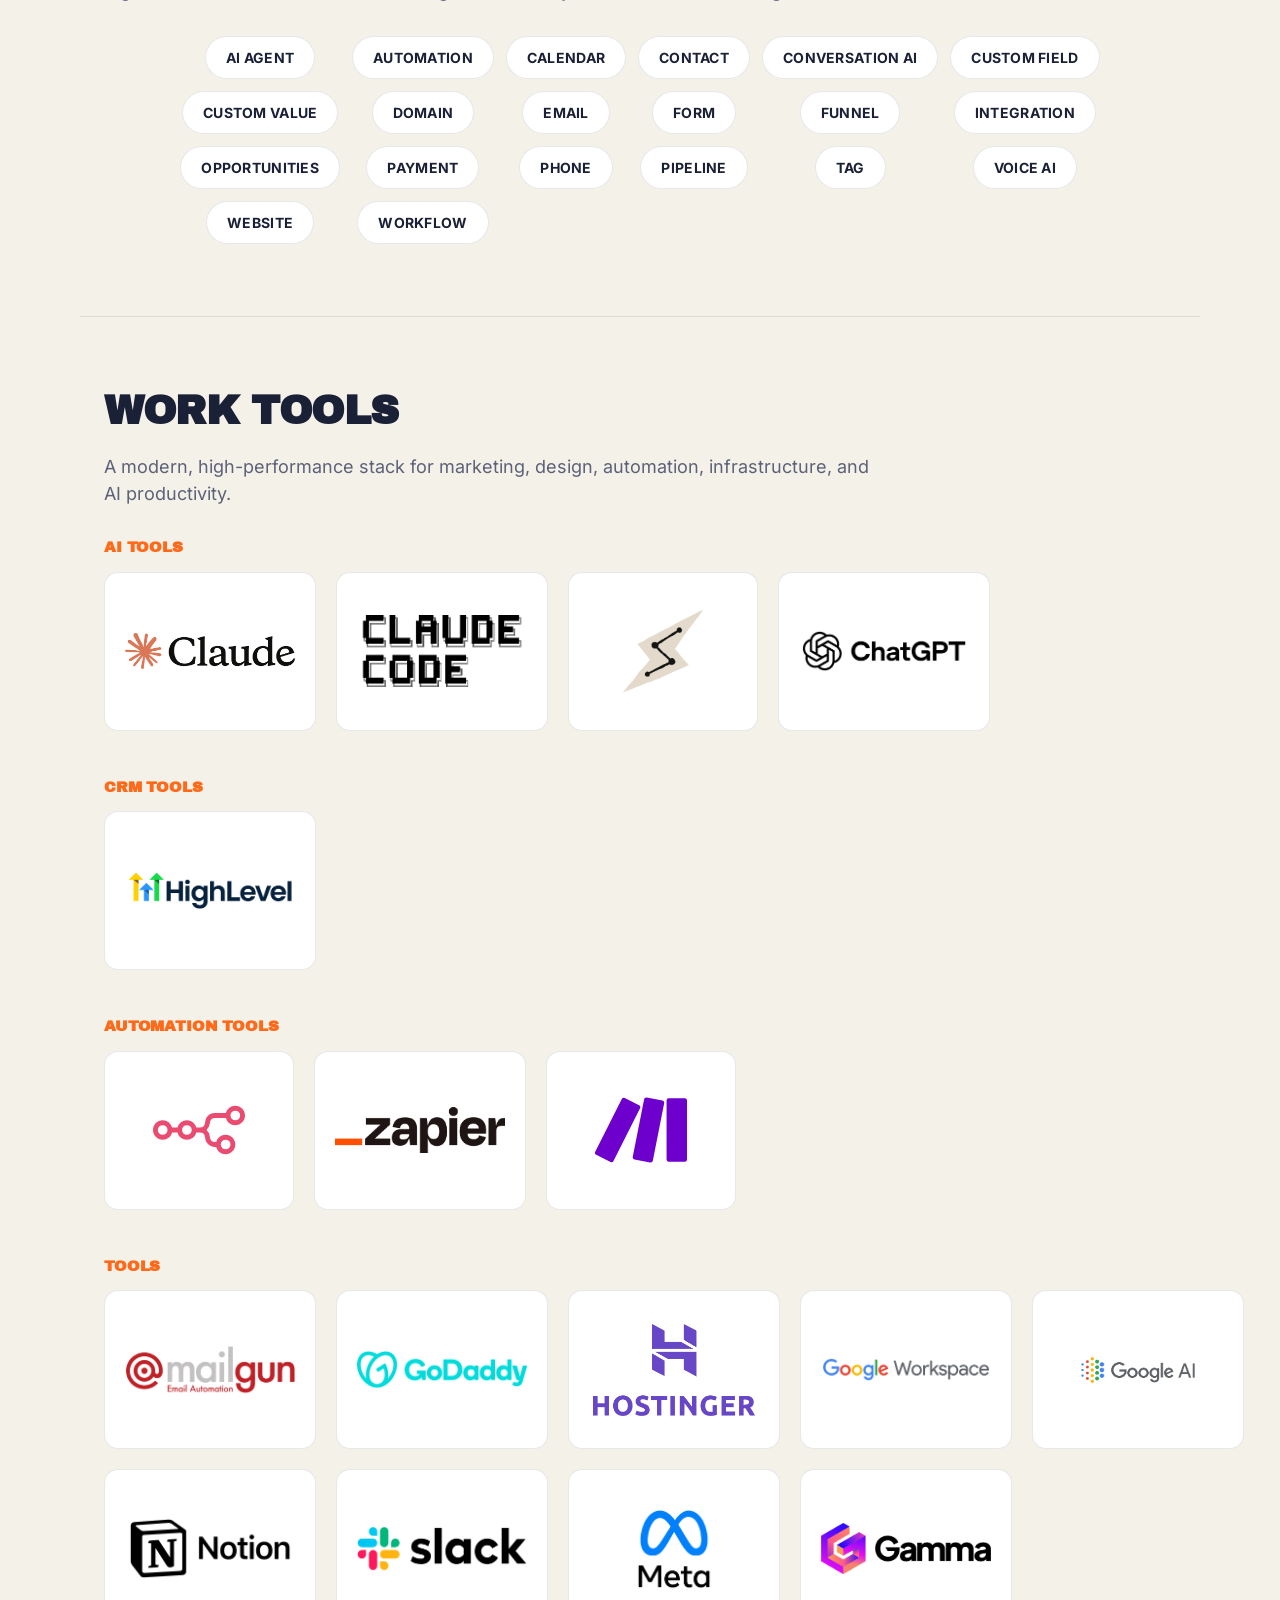
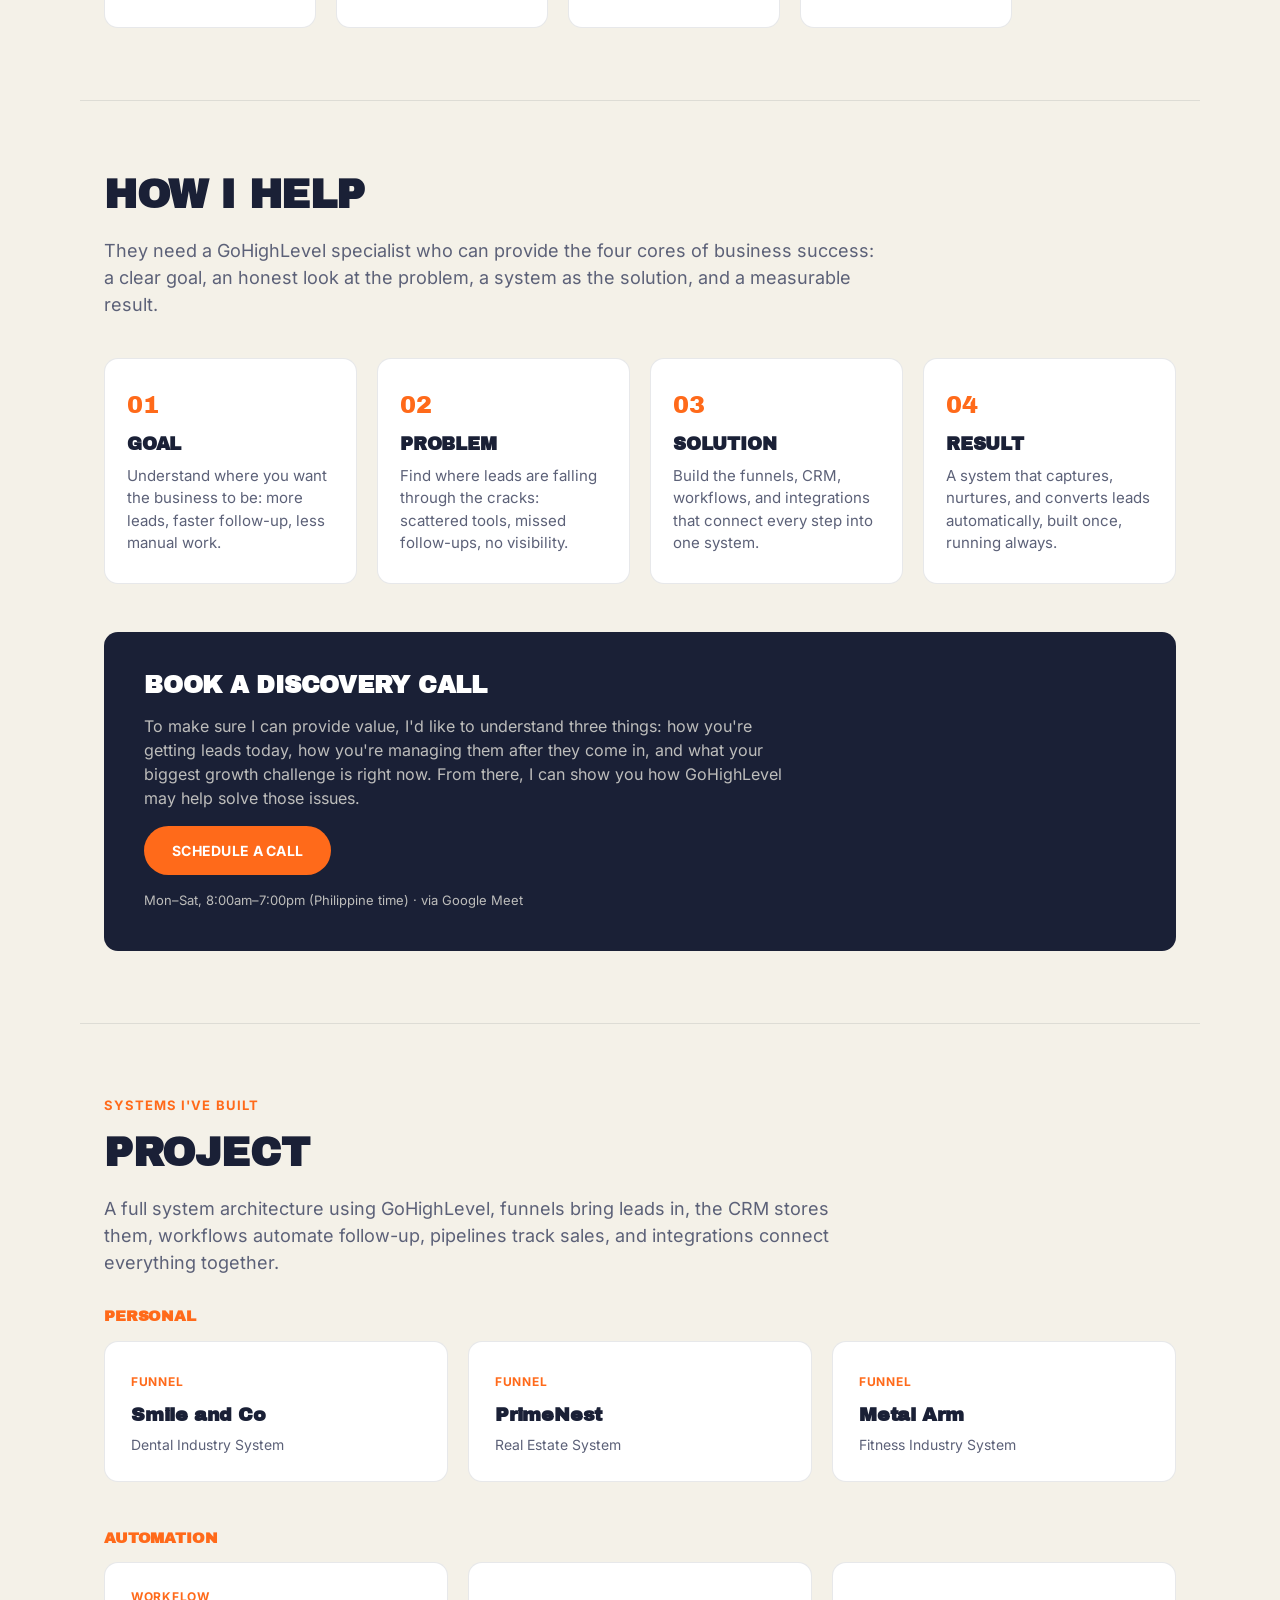
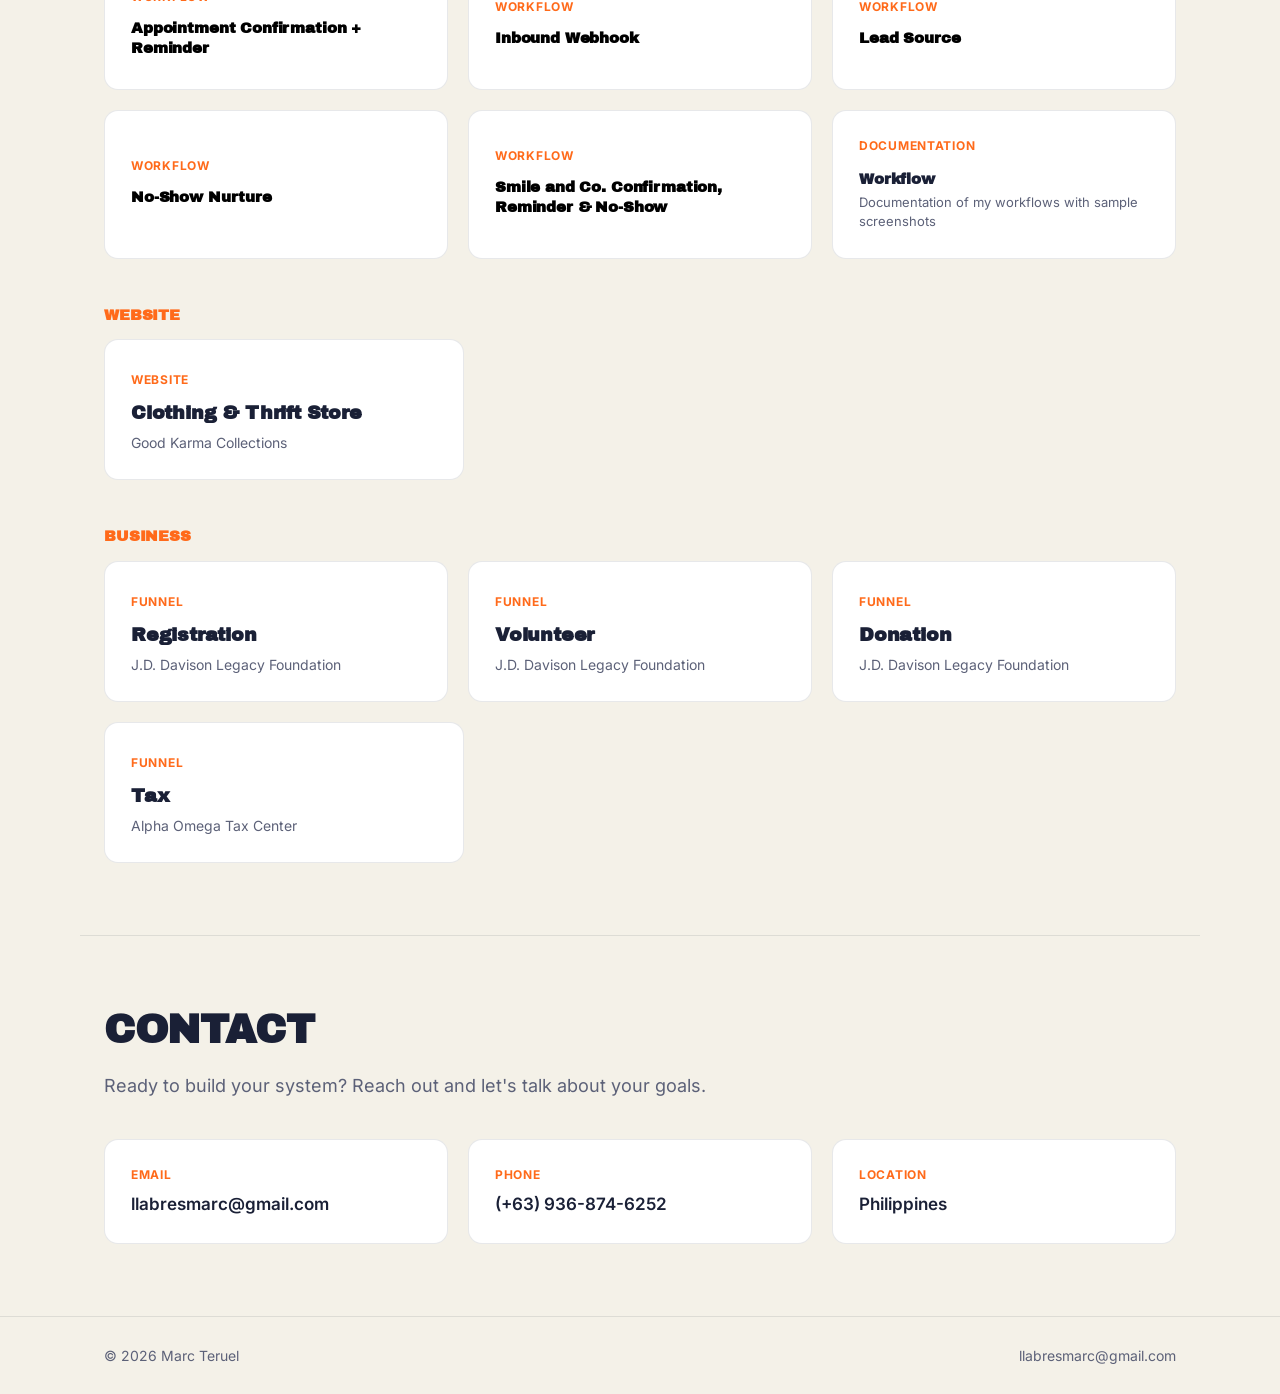
==== commit 2b117574: "Balance Automation card sizing Titles ranged from "Workflow" to a 48-character title, causing uneven" ====
--- a/index.html
+++ b/index.html
@@ -226,7 +226,7 @@
 
     <div class="tools-category">
       <h3 class="tools-subhead">Automation</h3>
-      <div class="work-grid">
+      <div class="work-grid work-grid-automation">
         <button type="button" class="work-card work-card-trigger" data-workflow="appointment-reminder">
           <span class="work-tag">Workflow</span>
           <h3>Appointment Confirmation + Reminder</h3>
--- a/styles.css
+++ b/styles.css
@@ -474,6 +474,25 @@
   cursor: pointer;
 }
 
+/* Automation cards: titles vary a lot in length, so balance the grid
+   with a smaller, consistent title size and a shared minimum height */
+.work-grid-automation .work-card {
+  display: flex;
+  flex-direction: column;
+  justify-content: center;
+  min-height: 108px;
+}
+
+.work-grid-automation .work-card h3 {
+  font-size: 15px;
+  line-height: 1.35;
+  margin-bottom: 4px;
+}
+
+.work-grid-automation .work-card p {
+  font-size: 13px;
+}
+
 /* Automation workflow modal */
 .modal-overlay {
   position: fixed;
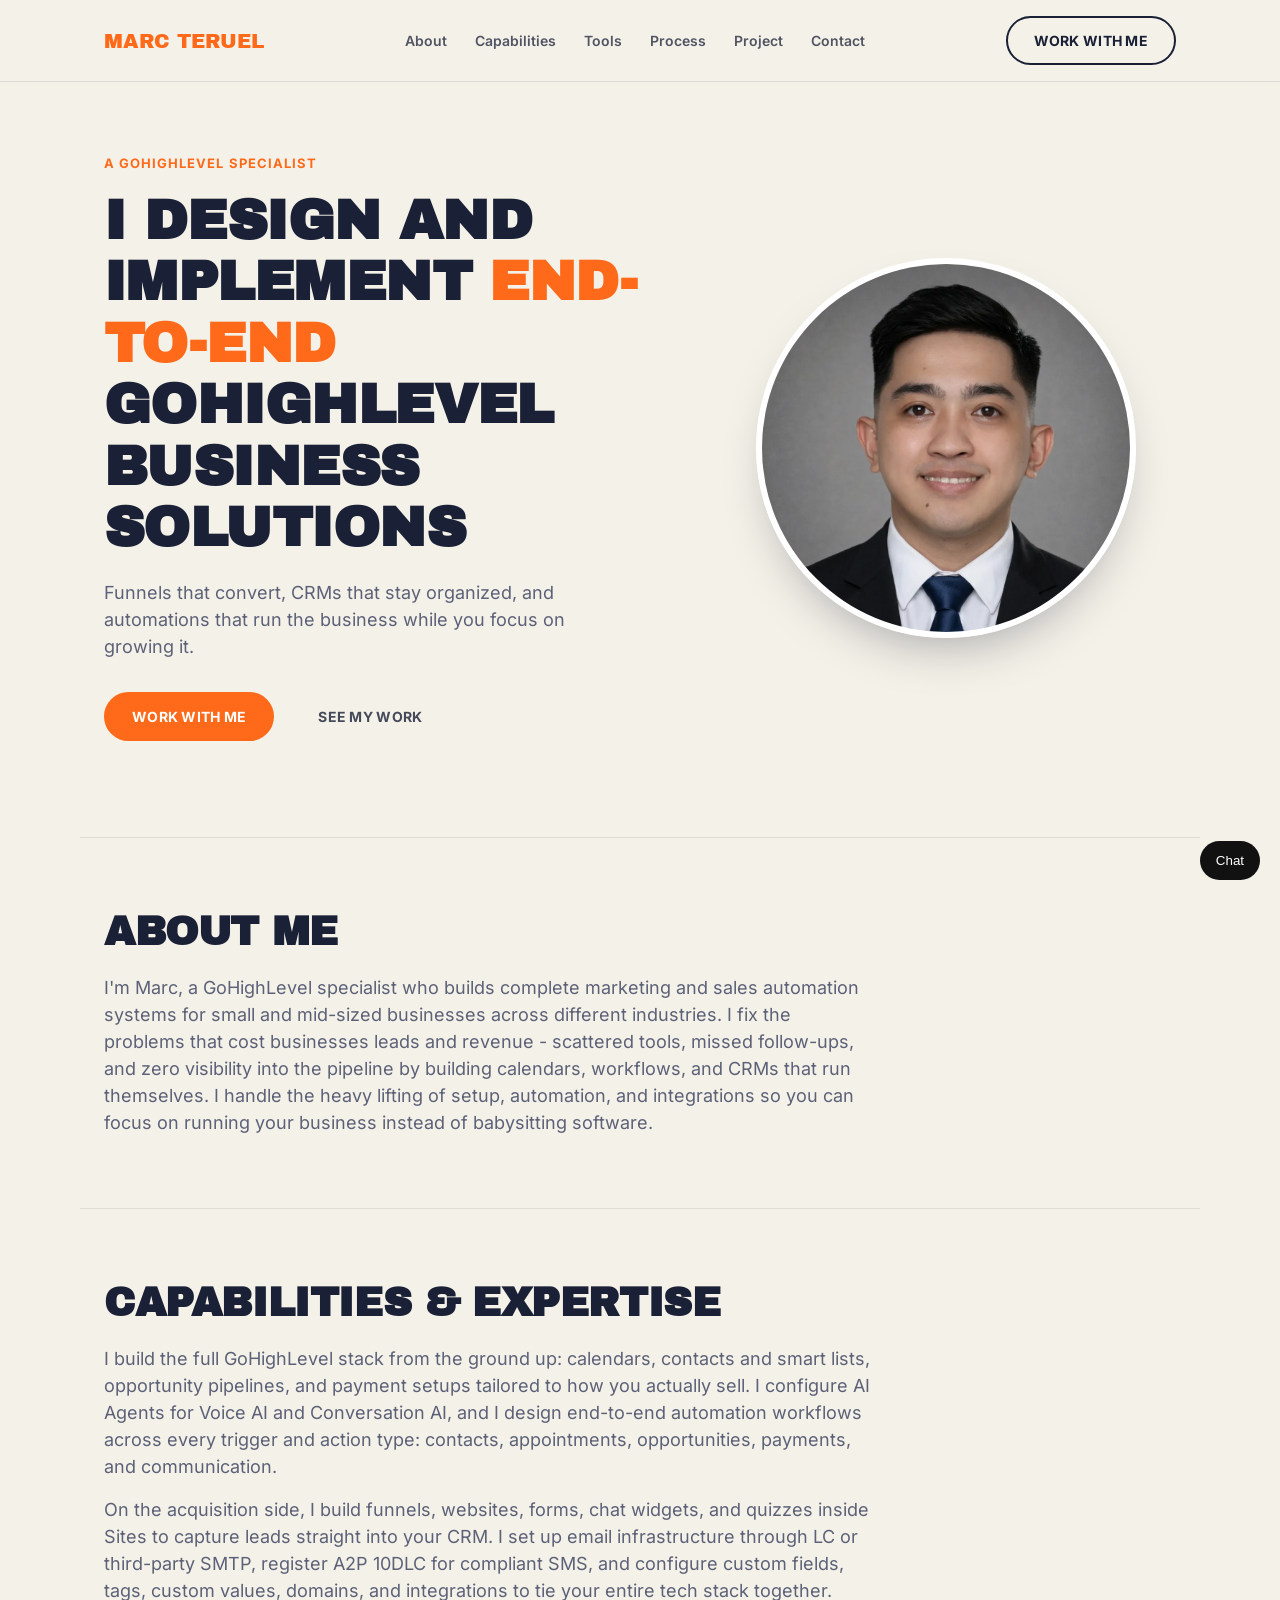
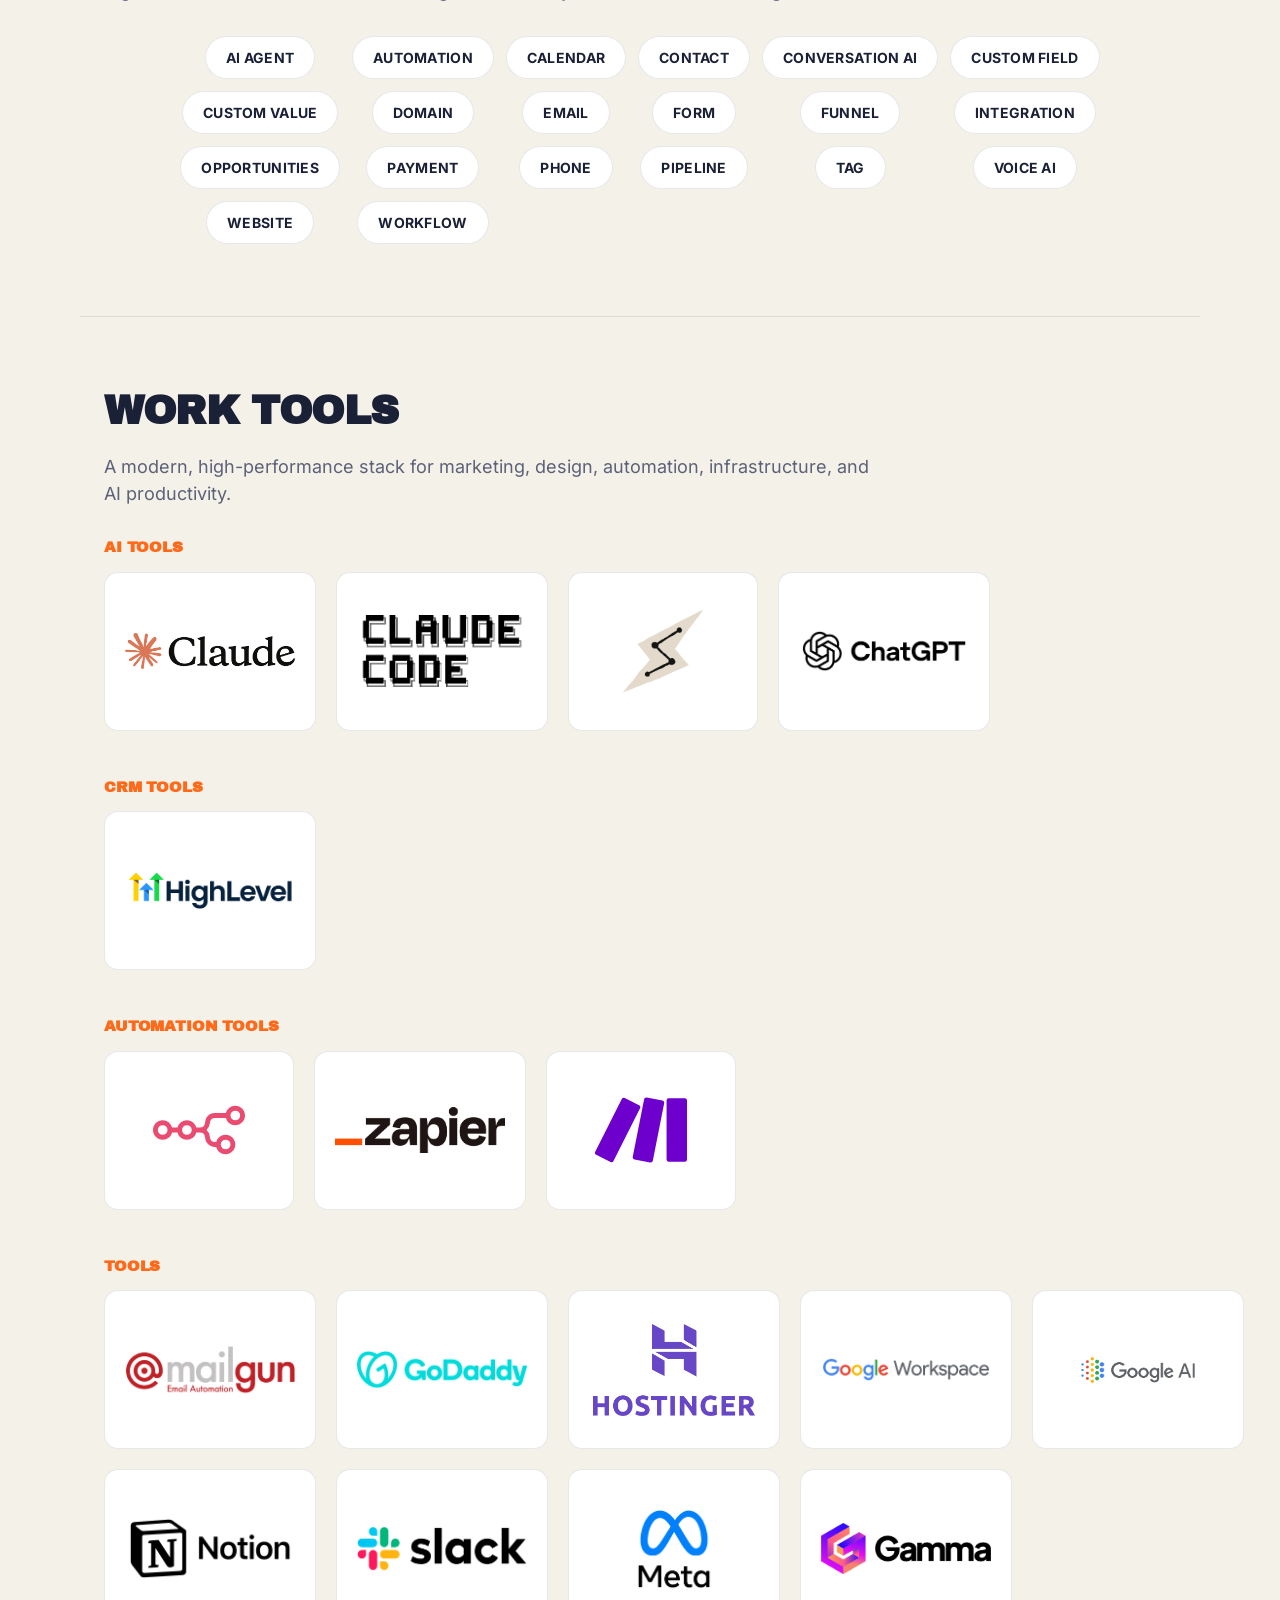
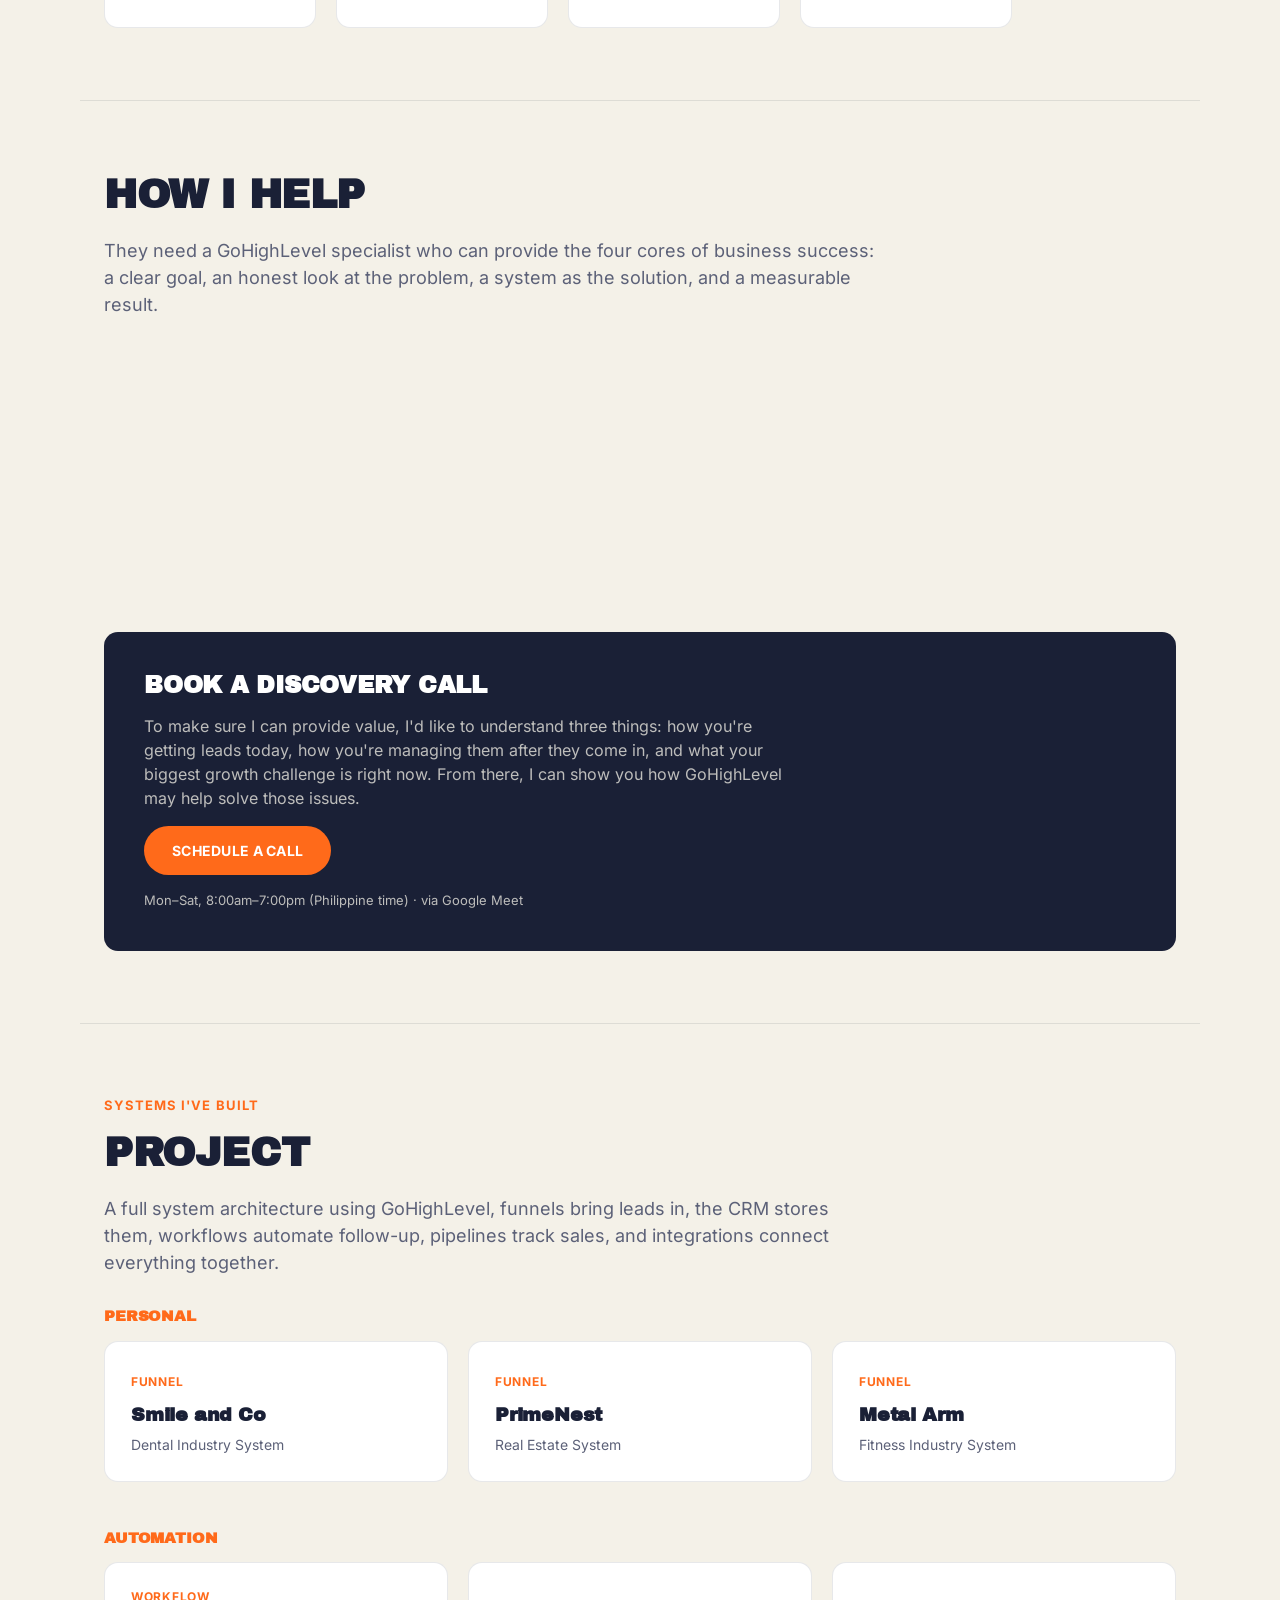
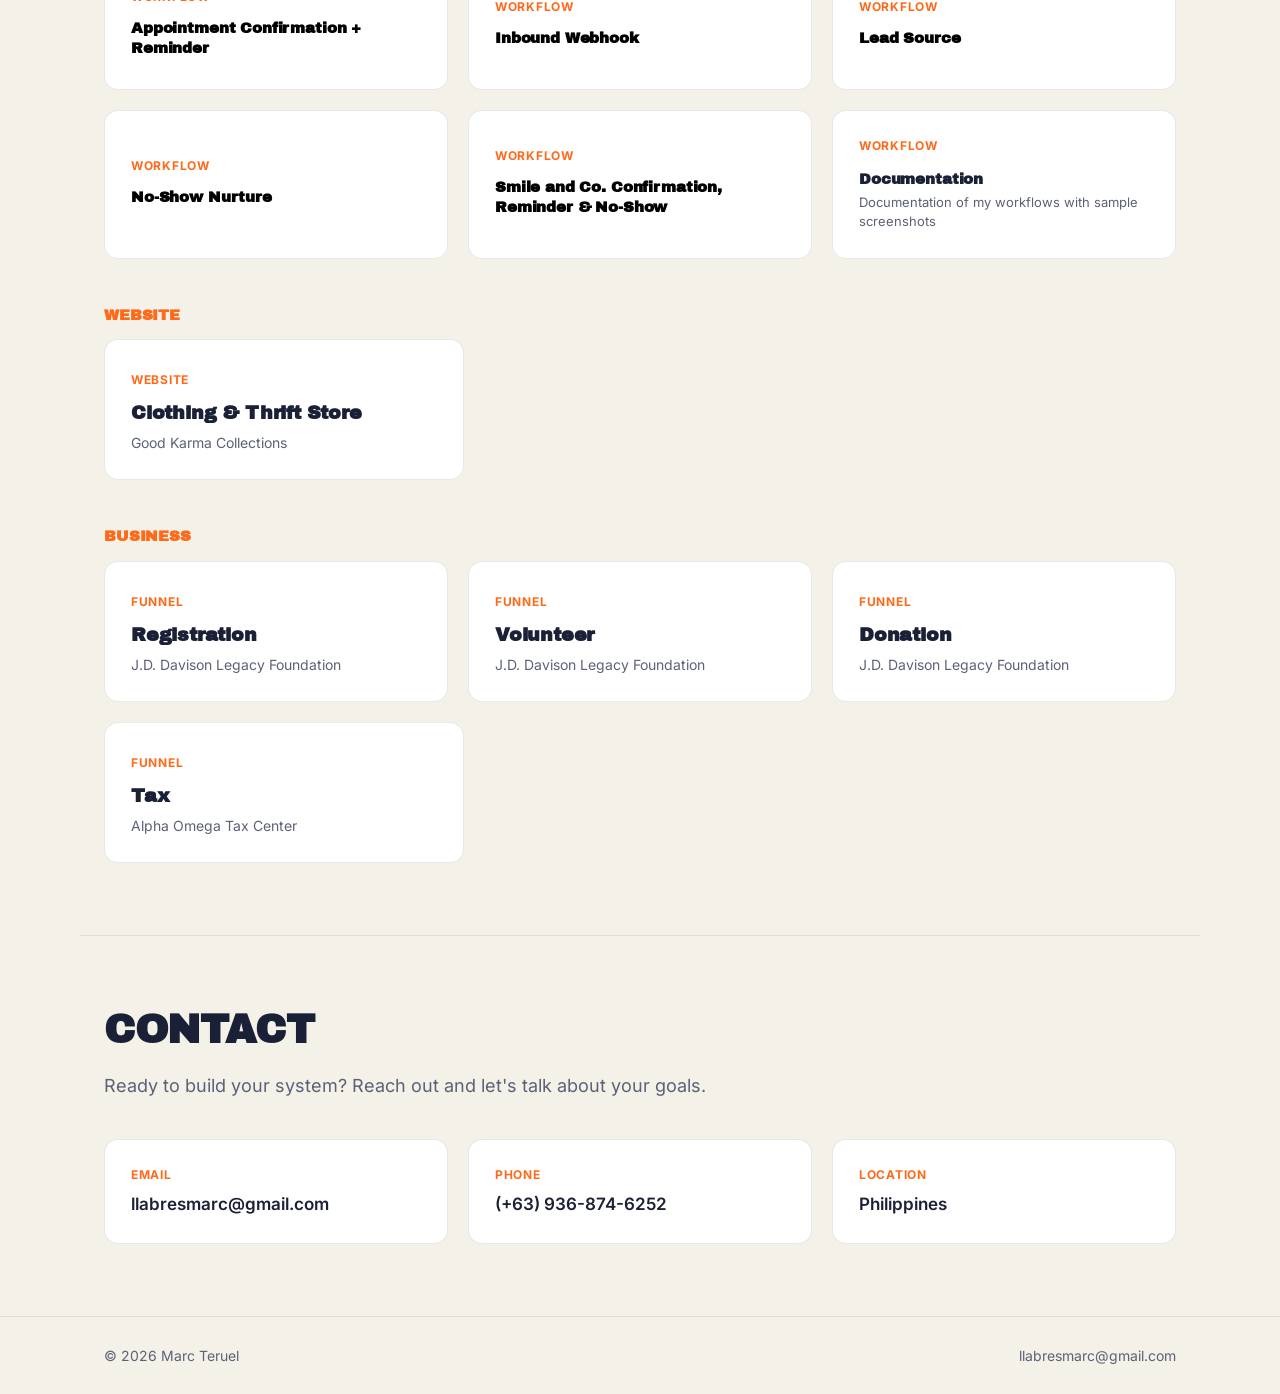
==== commit d9be4788: "Swap Documentation and Workflow tag/title on the doc card" ====
--- a/index.html
+++ b/index.html
@@ -248,8 +248,8 @@
           <h3>Smile and Co. Confirmation, Reminder &amp; No-Show</h3>
         </button>
         <a class="work-card" href="https://drive.google.com/drive/folders/1YWTCVQjYOArspeiYRzoT7AzEvhbYXXRu?usp=sharing" target="_blank" rel="noopener">
-          <span class="work-tag">Documentation</span>
-          <h3>Workflow</h3>
+          <span class="work-tag">Workflow</span>
+          <h3>Documentation</h3>
           <p>Documentation of my workflows with sample screenshots</p>
         </a>
       </div>
